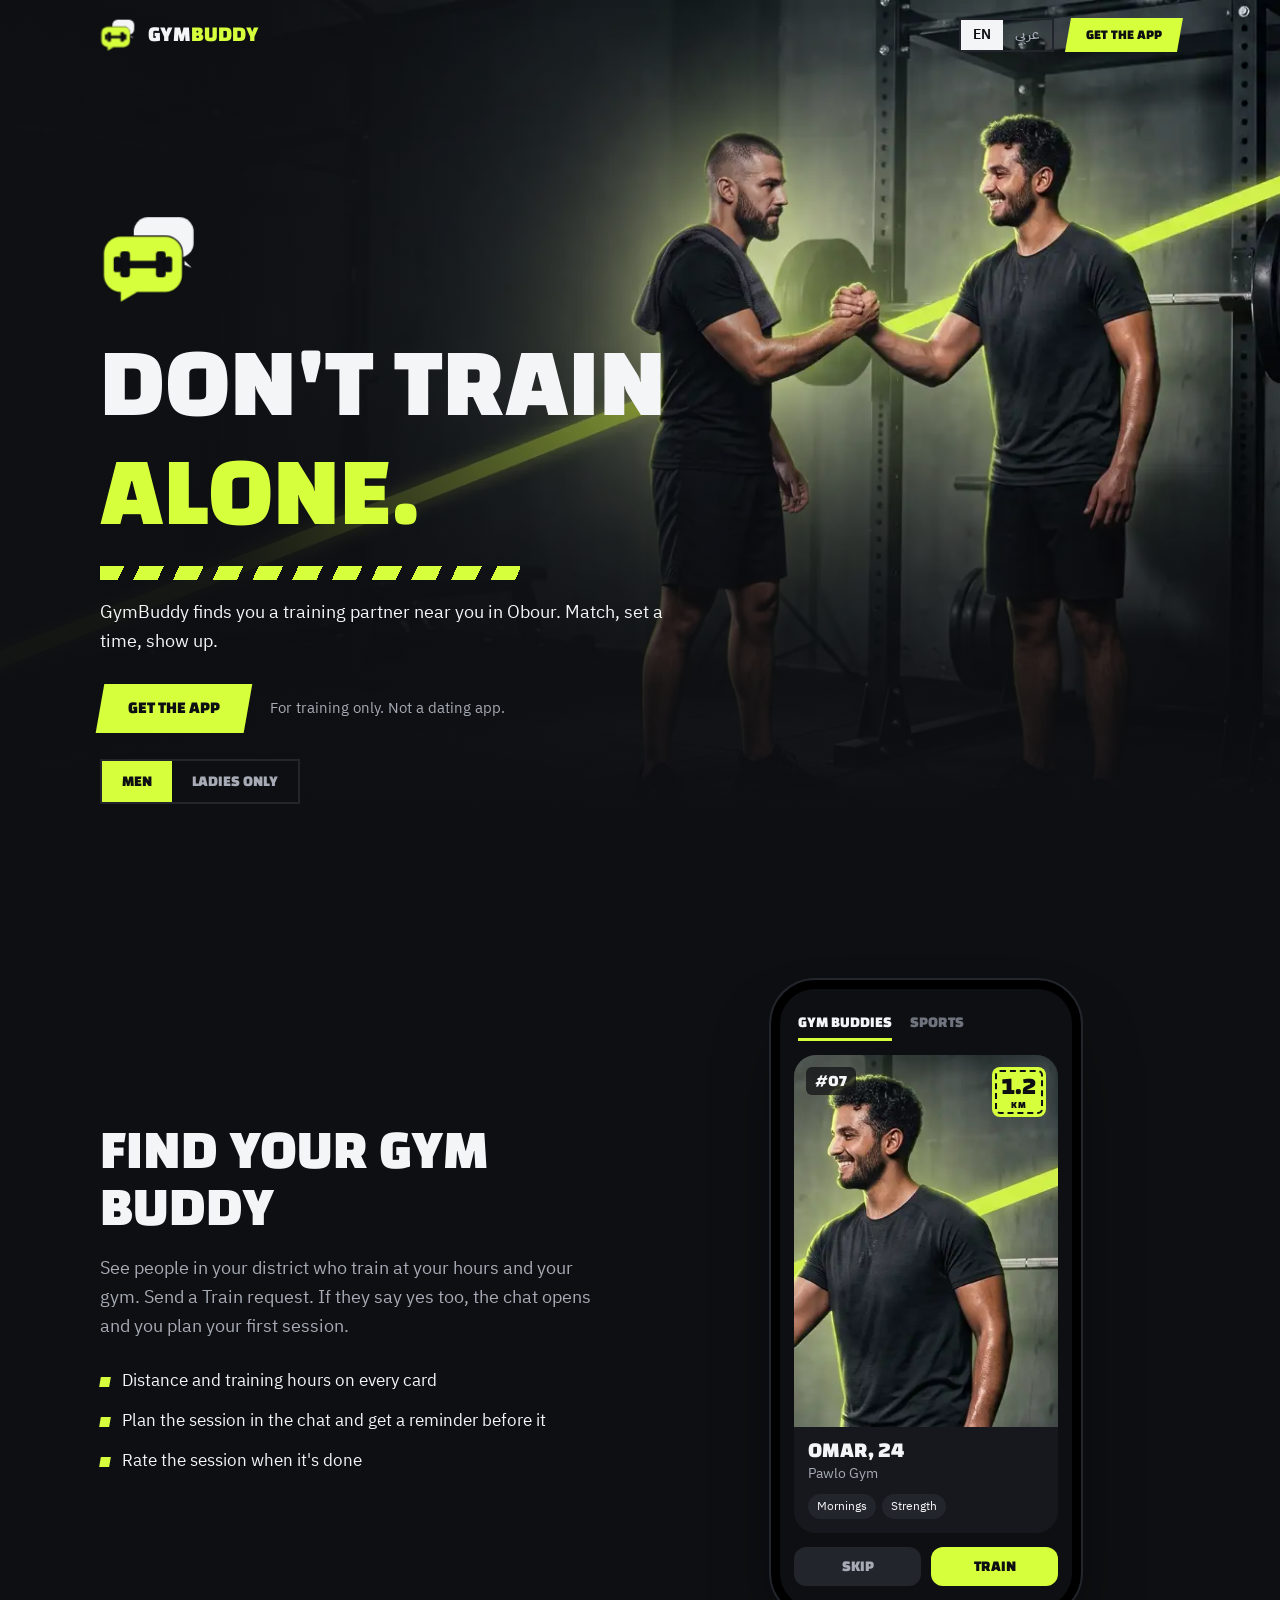
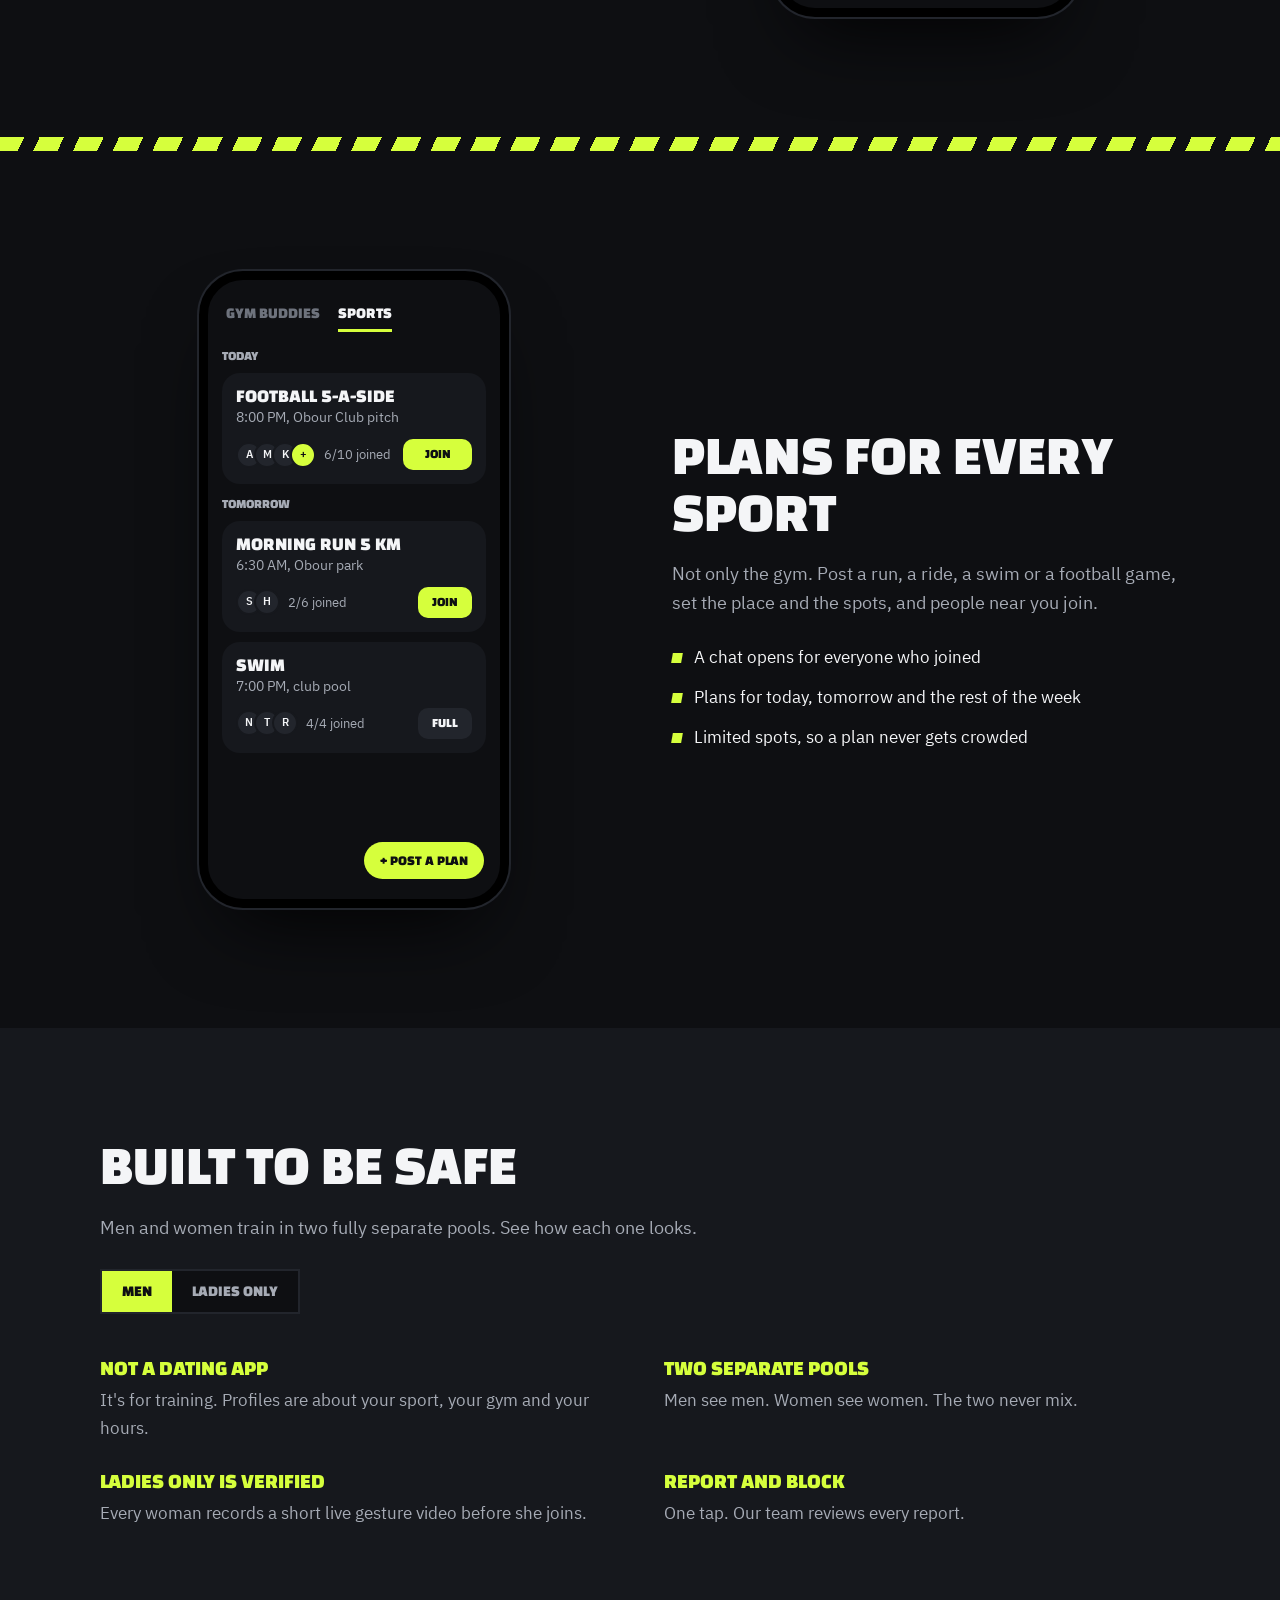
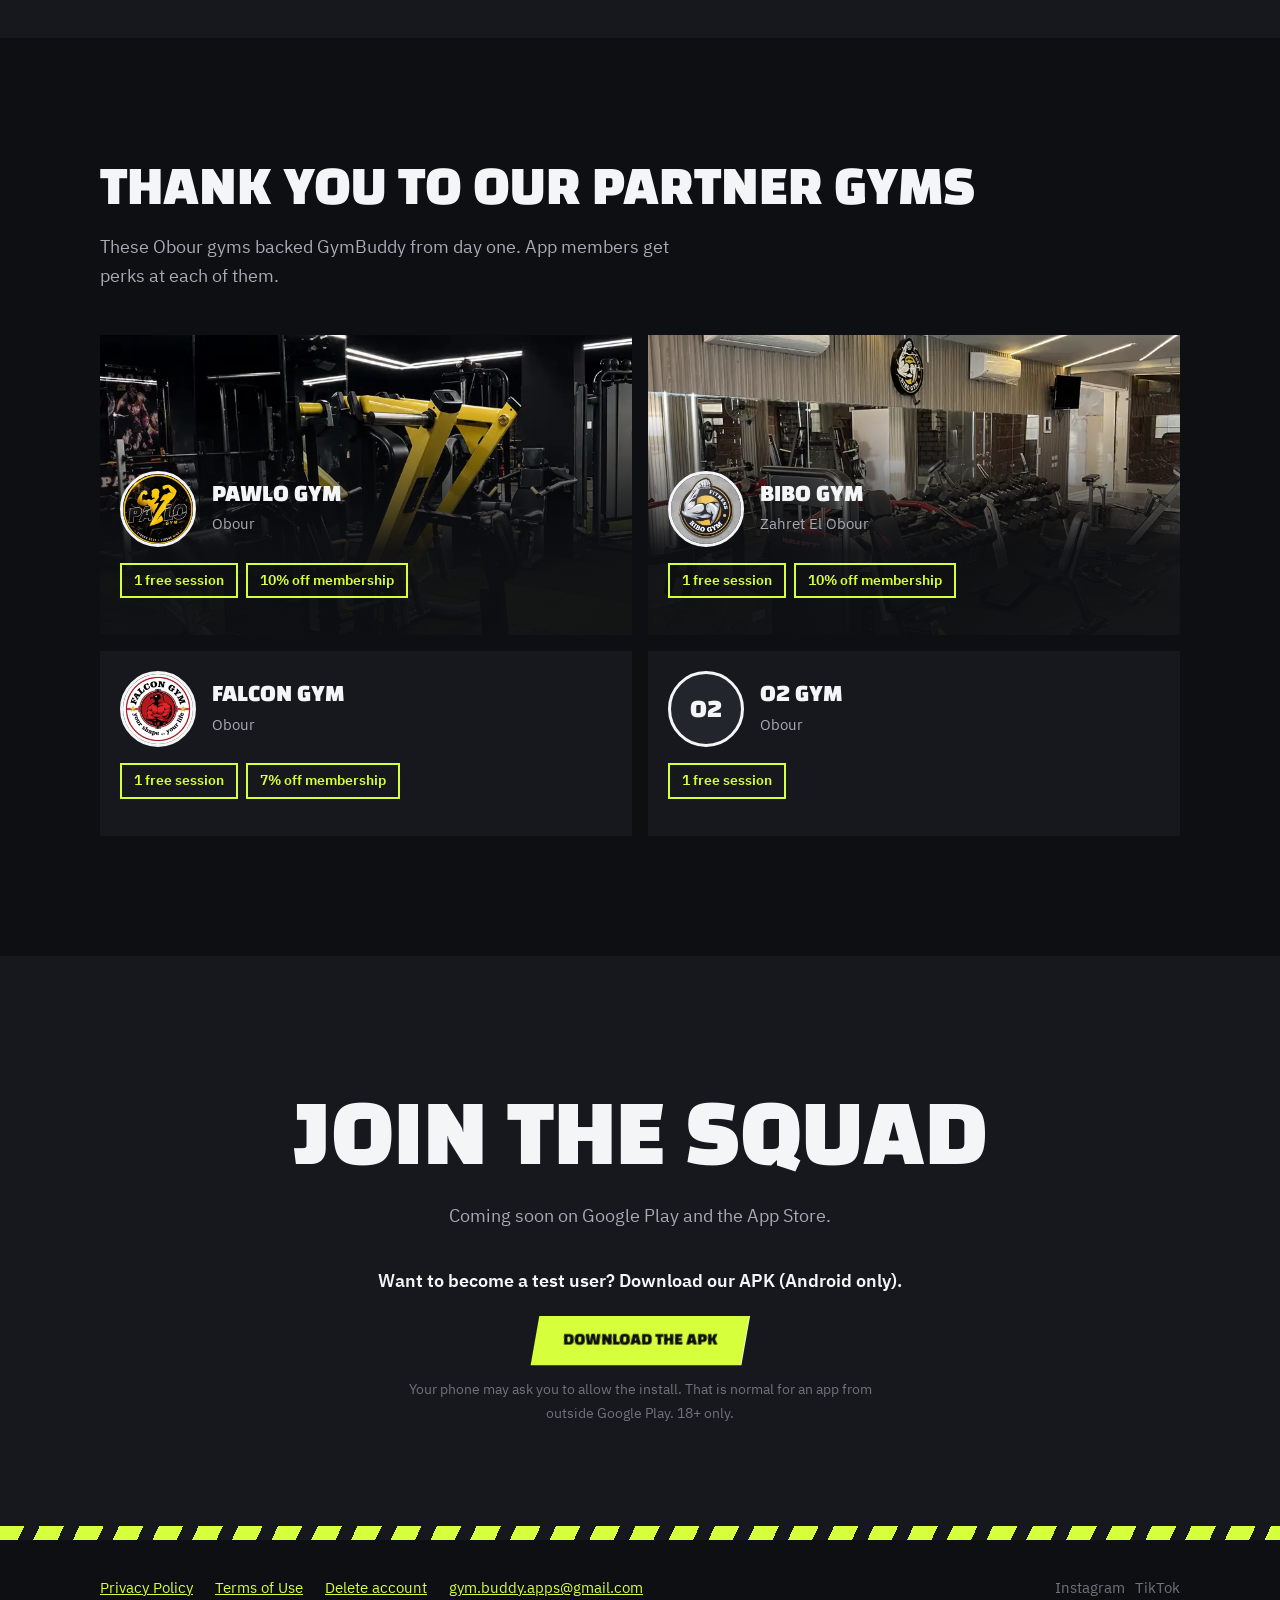
==== index.html @ 486edbb5 "Landing page: tall ladies photo back on phones, hero logo kept below the faces Co-Authored-By: Claud" ====
<!doctype html>
<html lang="en" dir="ltr">
<head>
<meta charset="utf-8">
<meta name="viewport" content="width=device-width, initial-scale=1">
<title>GymBuddy: find a gym buddy in Obour</title>
<meta name="description" content="GymBuddy finds you a training partner near you in Obour. Gym buddies, sports plans, partner gym perks. Not a dating app.">
<meta property="og:title" content="GymBuddy: don't train alone">
<meta property="og:description" content="Find a training partner near you in Obour. Not a dating app.">
<meta property="og:image" content="https://gymbuddyapps-ux.github.io/gymbuddy/img/hero.webp">
<meta name="theme-color" content="#0e0f12">
<link rel="icon" href="img/logo.svg" type="image/svg+xml">
<link rel="preconnect" href="https://fonts.gstatic.com" crossorigin>
<link rel="stylesheet" href="https://fonts.googleapis.com/css2?family=Changa:wght@800&family=IBM+Plex+Sans+Arabic:wght@400;600&display=swap">
<link rel="stylesheet" href="landing.css">
</head>
<body>

<header class="top">
  <a class="brand" href="#top" aria-label="GymBuddy">
    <svg viewBox="96 120 320 290" width="38" height="38" aria-hidden="true"><use href="#m-back"/><use href="#m-front"/></svg>
    <b>Gym<i>Buddy</i></b>
  </a>
  <div class="lang" role="group" aria-label="Language">
    <button type="button" data-lang="en" aria-pressed="true">EN</button>
    <button type="button" data-lang="ar" aria-pressed="false" lang="ar">عربي</button>
  </div>
  <a class="kit small" href="#get"><span data-ar="حمّل التطبيق" data-ar-f="حمّلي التطبيق">Get the app</span></a>
</header>

<main id="top">

<section class="hero">
  <img class="hero-photo m" src="img/hero.webp" alt="" width="1600" height="893" fetchpriority="high">
  <picture class="f">
    <source media="(min-width: 860px)" srcset="img/hero-f-wide.webp">
    <img class="hero-photo" src="img/hero-f.webp" alt="" loading="lazy">
  </picture>
  <div class="wrap hero-in">
    <svg class="mark" viewBox="96 120 320 290" aria-hidden="true">
      <g id="m-back" fill="#F4F5F7">
        <rect x="200" y="136" width="184" height="124" rx="44"/>
        <path d="M356 270l22 21-22-9z"/>
      </g>
      <g id="m-front">
        <g fill="var(--accent)" stroke="#0E0F12" stroke-width="8" paint-order="stroke">
          <rect x="108" y="196" width="240" height="170" rx="52"/>
          <path d="M160 360v36l51-30z" stroke="none"/>
        </g>
        <g id="m-bell" fill="#0E0F12">
          <rect x="180" y="270" width="96" height="23"/>
          <rect x="158" y="241" width="30" height="80" rx="10"/>
          <rect x="268" y="241" width="30" height="80" rx="10"/>
          <rect x="138" y="257" width="22" height="48" rx="8"/>
          <rect x="296" y="257" width="22" height="48" rx="8"/>
        </g>
      </g>
    </svg>
    <h1>
      <span><b data-ar="متتمرنش" data-ar-f="متتمرنيش">Don't train</b></span>
      <span><b data-ar="لوحدك.">alone.</b></span>
    </h1>
    <div class="stripes"></div>
    <p class="lede" data-ar="جيم بادي بيلاقيلك شريك تمرين قريب منك في العبور. اعمل ماتش، حدد معاد، واظهر." data-ar-f="جيم بادي بيلاقيلك شريكة تمرين قريبة منك في العبور. اعملي ماتش، حددي معاد، واظهري.">GymBuddy finds you a training partner near you in Obour. Match, set a time, show up.</p>
    <div class="hero-cta">
      <a class="kit" href="#get"><span data-ar="حمّل التطبيق" data-ar-f="حمّلي التطبيق">Get the app</span></a>
      <small data-ar="للتمرين بس. مش تطبيق مواعدة.">For training only. Not a dating app.</small>
    </div>
    <div class="pool" role="group" aria-label="Pool">
      <button type="button" data-pool="male" aria-pressed="true" data-ar="رجال">Men</button>
      <button type="button" data-pool="female" aria-pressed="false" data-ar="سيدات فقط">Ladies Only</button>
    </div>
  </div>
</section>

<section class="feature">
  <div class="wrap">
    <div class="copy">
      <h2 data-ar="لاقي شريك تمرينك" data-ar-f="لاقي شريكة تمرينك">Find your gym buddy</h2>
      <p class="lede" data-ar="شوف ناس في حيّك بتتمرن في نفس مواعيدك ونفس الجيم. ابعت طلب تمرين، ولو وافقوا الشات بيتفتح وتحددوا أول تمرينة." data-ar-f="شوفي بنات في حيّك بتتمرن في نفس مواعيدك ونفس الجيم. ابعتي طلب تمرين، ولو وافقوا الشات بيتفتح وتحددوا أول تمرينة.">See people in your district who train at your hours and your gym. Send a Train request. If they say yes too, the chat opens and you plan your first session.</p>
      <ul class="points">
        <li data-ar="المسافة ومواعيد التمرين على كل كارت">Distance and training hours on every card</li>
        <li data-ar="حددوا التمرينة من الشات وهيجيلكم تذكير قبلها">Plan the session in the chat and get a reminder before it</li>
        <li data-ar="قيّم التمرينة بعد ما تخلص" data-ar-f="قيّمي التمرينة بعد ما تخلص">Rate the session when it's done</li>
      </ul>
    </div>
    <div class="phone demo swipe" aria-hidden="true">
      <div class="tabs"><span class="on" data-ar="شركاء الجيم" data-ar-f="شريكات الجيم">Gym buddies</span><span data-ar="رياضات">Sports</span></div>
      <div class="stage">
        <div class="card b">
          <img class="m" src="img/buddy-b.webp" alt="" loading="lazy"><img class="f" src="img/buddy-fb.webp" alt="" loading="lazy">
          <span class="kitno">#31</span>
          <span class="patch">2.4<small data-ar="كم">KM</small></span>
          <div class="card-info">
            <h3><span class="m" data-ar="يوسف، ٢٧">Youssef, 27</span><span class="f" data-ar="نور، ٢٣">Nour, 23</span></h3>
            <p>BIBO GYM</p>
            <div class="chips"><span data-ar="بالليل">Evenings</span><span data-ar="كارديو">Cardio</span></div>
          </div>
        </div>
        <div class="card a">
          <img class="m" src="img/buddy-a.webp" alt="" loading="lazy"><img class="f" src="img/buddy-fa.webp" alt="" loading="lazy">
          <span class="kitno">#07</span>
          <span class="patch">1.2<small data-ar="كم">KM</small></span>
          <span class="stamp" data-ar="نتمرن">Train</span>
          <div class="card-info">
            <h3><span class="m" data-ar="عمر، ٢٤">Omar, 24</span><span class="f" data-ar="سلمى، ٢٥">Salma, 25</span></h3>
            <p>Pawlo Gym</p>
            <div class="chips"><span data-ar="الصبح">Mornings</span><span data-ar="حديد">Strength</span></div>
          </div>
        </div>
        <div class="match">
          <div class="pair"><img class="m" src="img/buddy-b.webp" alt=""><img class="f" src="img/buddy-fa.webp" alt="" loading="lazy"><img class="m" src="img/buddy-a.webp" alt=""><img class="f" src="img/buddy-fb.webp" alt="" loading="lazy"></div>
          <p class="display" data-ar="ماتش!">It's a match</p>
          <p data-ar="الشات اتفتح. حددوا أول تمرينة.">The chat is open. Plan your first session.</p>
        </div>
      </div>
      <div class="actions"><span data-ar="تخطي">Skip</span><span class="go" data-ar="نتمرن">Train</span></div>
    </div>
  </div>
</section>

<div class="stripes"></div>

<section class="feature flip">
  <div class="wrap">
    <div class="copy">
      <h2 data-ar="خطط لكل الرياضات">Plans for every sport</h2>
      <p class="lede" data-ar="مش الجيم بس. انشر جرية، عجلة، سباحة أو ماتش كورة، حدد المكان وعدد الأماكن، والناس القريبة منك تنضم." data-ar-f="مش الجيم بس. انشري جرية، عجلة، سباحة أو ماتش كورة، حددي المكان وعدد الأماكن، والبنات القريبة منك تنضم.">Not only the gym. Post a run, a ride, a swim or a football game, set the place and the spots, and people near you join.</p>
      <ul class="points">
        <li data-ar="شات بيتفتح لكل اللي انضموا">A chat opens for everyone who joined</li>
        <li data-ar="خطط النهارده وبكرة وباقي الأسبوع">Plans for today, tomorrow and the rest of the week</li>
        <li data-ar="أماكن محدودة، فالخطة ما تزحمش">Limited spots, so a plan never gets crowded</li>
      </ul>
    </div>
    <div class="phone demo plans" aria-hidden="true">
      <div class="tabs"><span data-ar="شركاء الجيم" data-ar-f="شريكات الجيم">Gym buddies</span><span class="on" data-ar="رياضات">Sports</span></div>
      <div class="stage">
        <div class="day" data-ar="النهارده">Today</div>
        <div class="plan">
          <h3 data-ar="ماتش كورة خماسي">Football 5-a-side</h3>
          <p data-ar="٨:٠٠ م، ملعب نادي العبور">8:00 PM, Obour Club pitch</p>
          <div class="plan-foot">
            <div class="faces"><i>A</i><i>M</i><i>K</i><i class="me">+</i></div>
            <span class="count"><bdi dir="ltr"><span class="swap"><span class="n6">6</span><span class="n7">7</span></span>/10</bdi> <span data-ar="انضموا">joined</span></span>
            <span class="join live swap"><span class="t-join" data-ar="انضم" data-ar-f="انضمي">Join</span><span class="t-joined" data-ar="منضم" data-ar-f="منضمة">Joined</span></span>
          </div>
        </div>
        <div class="day" data-ar="بكرة">Tomorrow</div>
        <div class="plan">
          <h3 data-ar="جرية الصبح ٥ كم">Morning run 5 km</h3>
          <p data-ar="٦:٣٠ ص، حديقة العبور">6:30 AM, Obour park</p>
          <div class="plan-foot">
            <div class="faces"><i>S</i><i>H</i></div>
            <span class="count"><bdi dir="ltr">2/6</bdi> <span data-ar="انضموا">joined</span></span>
            <span class="join" data-ar="انضم" data-ar-f="انضمي">Join</span>
          </div>
        </div>
        <div class="plan">
          <h3 data-ar="سباحة">Swim</h3>
          <p data-ar="٧:٠٠ م، حمام سباحة النادي">7:00 PM, club pool</p>
          <div class="plan-foot">
            <div class="faces"><i>N</i><i>T</i><i>R</i></div>
            <span class="count"><bdi dir="ltr">4/4</bdi> <span data-ar="انضموا">joined</span></span>
            <span class="join quiet" data-ar="كامل">Full</span>
          </div>
        </div>
      </div>
      <span class="fab" data-ar="+ انشر خطة" data-ar-f="+ انشري خطة">+ Post a plan</span>
    </div>
  </div>
</section>

<section class="safe">
  <div class="wrap">
    <h2 data-ar="معمول عشان الأمان">Built to be safe</h2>
    <p class="lede" data-ar="الرجالة والسيدات في مكانين منفصلين تماماً. جرّب شكل كل واحد." data-ar-f="الرجالة والسيدات في مكانين منفصلين تماماً. جرّبي شكل كل واحد.">Men and women train in two fully separate pools. See how each one looks.</p>
    <div class="pool" role="group" aria-label="Pool">
      <button type="button" data-pool="male" aria-pressed="true" data-ar="رجال">Men</button>
      <button type="button" data-pool="female" aria-pressed="false" data-ar="سيدات فقط">Ladies Only</button>
    </div>
    <div class="rules">
      <div>
        <h3 data-ar="مش تطبيق مواعدة">Not a dating app</h3>
        <p data-ar="التطبيق للتمرين. البروفايل عن رياضتك والجيم بتاعك ومواعيدك.">It's for training. Profiles are about your sport, your gym and your hours.</p>
      </div>
      <div>
        <h3 data-ar="مكانين منفصلين">Two separate pools</h3>
        <p data-ar="الرجالة بيشوفوا رجالة، والسيدات بيشوفوا سيدات. الاتنين عمرهم ما بيتقابلوا.">Men see men. Women see women. The two never mix.</p>
      </div>
      <div>
        <h3 data-ar="سيدات فقط بالتوثيق">Ladies Only is verified</h3>
        <p data-ar="كل سيدة بتسجل فيديو قصير مباشر بحركة معينة قبل ما تنضم.">Every woman records a short live gesture video before she joins.</p>
      </div>
      <div>
        <h3 data-ar="بلّغ واحظر" data-ar-f="بلّغي واحظري">Report and block</h3>
        <p data-ar="بضغطة واحدة. وفريقنا بيراجع كل بلاغ.">One tap. Our team reviews every report.</p>
      </div>
    </div>
  </div>
</section>

<section class="partners">
  <div class="wrap">
    <h2 data-ar="شكراً لشركائنا من الجيمات">Thank you to our partner gyms</h2>
    <p class="lede" data-ar="جيمات العبور دي وقفت مع جيم بادي من أول يوم. وأعضاء التطبيق ليهم مميزات في كل واحد فيهم.">These Obour gyms backed GymBuddy from day one. App members get perks at each of them.</p>
    <div class="gyms">
      <article class="gym photo">
        <img class="bg" src="img/pawlo.webp" alt="" loading="lazy">
        <div class="crest"><img src="img/pawlo-logo.webp" alt="" loading="lazy"></div>
        <h3 data-ar="باولو جيم">Pawlo Gym</h3>
        <p class="where" data-ar="العبور">Obour</p>
        <ul class="perks"><li data-ar="حصة واحدة ببلاش">1 free session</li><li data-ar="خصم ١٠٪ على الاشتراك">10% off membership</li></ul>
      </article>
      <article class="gym photo">
        <img class="bg" src="img/bibo.webp" alt="" loading="lazy">
        <div class="crest"><img src="img/bibo-logo.webp" alt="" loading="lazy"></div>
        <h3 data-ar="بيبو جيم">BIBO GYM</h3>
        <p class="where" data-ar="زهرة العبور">Zahret El Obour</p>
        <ul class="perks"><li data-ar="حصة واحدة ببلاش">1 free session</li><li data-ar="خصم ١٠٪ على الاشتراك">10% off membership</li></ul>
      </article>
      <article class="gym">
        <div class="crest"><img src="img/falcon-logo.webp" alt="" loading="lazy"></div>
        <h3 data-ar="فالكون جيم">Falcon Gym</h3>
        <p class="where" data-ar="العبور">Obour</p>
        <ul class="perks"><li data-ar="حصة واحدة ببلاش">1 free session</li><li data-ar="خصم ٧٪ على الاشتراك">7% off membership</li></ul>
      </article>
      <article class="gym">
        <div class="crest">O2</div><!-- swap for <img src="img/o2-logo.webp"> when the logo arrives -->
        <h3 data-ar="أو تو جيم">O2 GYM</h3>
        <p class="where" data-ar="العبور">Obour</p>
        <ul class="perks"><li data-ar="حصة واحدة ببلاش">1 free session</li></ul>
      </article>
    </div>
  </div>
</section>

<section class="get" id="get">
  <div class="wrap">
    <h2 data-ar="انضم للفريق" data-ar-f="انضمي للفريق">Join the squad</h2>
    <p class="lede" data-ar="قريباً على Google Play و App Store.">Coming soon on Google Play and the App Store.</p>
    <p class="tester" data-ar="عايز تبقى من أول المجرّبين؟ حمّل الـ APK بتاعنا (أندرويد فقط)." data-ar-f="عايزة تبقي من أول المجرّبات؟ حمّلي الـ APK بتاعنا (أندرويد فقط).">Want to become a test user? Download our APK (Android only).</p>
    <!-- Build day: replace this link with the new build's APK link. -->
    <a class="kit" href="https://expo.dev/artifacts/eas/RVzn6TaIGHXlc5CaybEpdcRlholsqwJIhWKslO9QxX4.apk"><span data-ar="حمّل الـ APK" data-ar-f="حمّلي الـ APK">Download the APK</span></a>
    <p class="note" data-ar="موبايلك ممكن يطلب منك تسمح بالتثبيت. ده طبيعي لأي تطبيق من برّه Google Play. للسن ١٨+ فقط." data-ar-f="موبايلك ممكن يطلب منك تسمحي بالتثبيت. ده طبيعي لأي تطبيق من برّه Google Play. للسن ١٨+ فقط.">Your phone may ask you to allow the install. That is normal for an app from outside Google Play. 18+ only.</p>
  </div>
  <div class="stripes"></div>
</section>

</main>

<footer>
  <div class="wrap">
    <nav>
      <a href="privacy.html" data-ar="سياسة الخصوصية">Privacy Policy</a>
      <a href="terms.html" data-ar="شروط الاستخدام">Terms of Use</a>
      <a href="delete-account.html" data-ar="حذف الحساب">Delete account</a>
      <a href="mailto:gym.buddy.apps@gmail.com">gym.buddy.apps@gmail.com</a>
    </nav>
    <!-- Social: turn each span into <a href="..."> when the accounts exist. -->
    <div class="social"><span>Instagram</span><span>TikTok</span></div>
  </div>
</footer>

<script>
const root = document.documentElement;
const texts = document.querySelectorAll('[data-ar]');

let lang = 'en';

function setLang(l) {
  lang = l;
  const ladies = root.dataset.pool === 'female';
  texts.forEach(el => {
    el.dataset.en ??= el.textContent;
    // Arabic speaks to a woman in Ladies Only (data-ar-f), where the wording differs
    el.textContent = lang === 'ar' ? (ladies && el.dataset.arF) || el.dataset.ar : el.dataset.en;
  });
  root.lang = lang;
  root.dir = lang === 'ar' ? 'rtl' : 'ltr';
  document.querySelectorAll('[data-lang]').forEach(b => b.setAttribute('aria-pressed', b.dataset.lang === lang));
  try { localStorage.setItem('lang', lang); } catch {}
}
document.querySelectorAll('[data-lang]').forEach(b => b.onclick = () => setLang(b.dataset.lang));

// Posters can link to ?lang=ar. Otherwise remember the last choice, English by default.
let saved;
try { saved = localStorage.getItem('lang'); } catch {}
const start = new URLSearchParams(location.search).get('lang') || saved;
if (start === 'ar') setLang('ar');

// Men / Ladies Only switch recolours the whole page.
document.querySelectorAll('[data-pool]').forEach(b => b.onclick = () => {
  root.dataset.pool = b.dataset.pool;
  setLang(lang);
  document.querySelectorAll('button[data-pool]').forEach(x => x.setAttribute('aria-pressed', x.dataset.pool === b.dataset.pool));
});

// Phone demos only play while on screen.
const io = new IntersectionObserver(es => es.forEach(e => e.target.classList.toggle('on', e.isIntersecting)), { threshold: .4 });
document.querySelectorAll('.demo').forEach(d => io.observe(d));
</script>
</body>
</html>
---- landing.css ----
/* Landing page only. Legal pages use style.css. Colours match mobile/src/shared/theme/tokens.ts. */
:root {
  --bg: #0e0f12;
  --surface: #16181d;
  --raised: #22252c;
  --ink: #f4f5f7;
  --muted: #a6abb5;
  --dim: #6e737d;
  --accent: #d6ff3c;
  --sign: 1; /* flips sideways motion in Arabic */
}
html[data-pool="female"] { --accent: #ff5ca8; }
[dir="rtl"] { --sign: -1; }

* { box-sizing: border-box; }
html { scroll-behavior: smooth; }
body {
  margin: 0;
  background: var(--bg);
  color: var(--ink);
  font: 17px/1.65 "IBM Plex Sans Arabic", system-ui, sans-serif;
  overflow-x: hidden;
}
img { display: block; max-width: 100%; }
a { color: var(--accent); }
:focus-visible { outline: 3px solid var(--accent); outline-offset: 3px; }
h1, h2, h3, .display {
  font-family: "Changa", sans-serif;
  font-weight: 800;
  text-transform: uppercase;
  line-height: 1.02;
  margin: 0;
}
h2 { font-size: clamp(2rem, 5.2vw, 3.5rem); }
p { margin: 0; }
.wrap { max-width: 1120px; margin: 0 auto; padding-inline: 20px; }
.lede { color: var(--muted); font-size: 1.1rem; max-width: 34em; margin-top: 18px; }

/* Slanted "kit" button */
.kit {
  display: inline-block;
  background: var(--accent);
  color: var(--bg);
  font: 800 1.05rem/1 "Changa", sans-serif;
  text-transform: uppercase;
  text-decoration: none;
  padding: 16px 28px;
  border: 0;
  transform: skewX(calc(-10deg * var(--sign)));
  cursor: pointer;
  transition: background-color .3s;
}
.kit > span { display: block; transform: skewX(calc(10deg * var(--sign))); }
.kit.small { padding: 10px 18px; font-size: .85rem; }
.kit[aria-disabled="true"] { background: var(--raised); color: var(--ink); cursor: default; }

/* Varsity stripe band */
.stripes {
  height: 14px;
  background: repeating-linear-gradient(115deg, var(--accent) 0 22px, transparent 22px 36px);
  transition: background .3s;
}

/* Header */
.top {
  position: absolute; inset-inline: 0; top: 0; z-index: 5;
  display: flex; align-items: center; gap: 14px;
  padding: 16px 20px;
  max-width: 1120px; margin: 0 auto;
}
.brand { display: flex; align-items: center; gap: 10px; text-decoration: none; color: var(--ink); margin-inline-end: auto; }
.brand svg { width: 38px; height: 38px; overflow: visible; }
.brand b { font: 800 1.35rem/1 "Changa", sans-serif; text-transform: uppercase; }
.brand b i { font-style: normal; color: var(--accent); }
.lang { display: flex; border: 2px solid var(--raised); }
.lang button {
  background: none; border: 0; color: var(--muted); cursor: pointer;
  font: 600 .85rem/1 "IBM Plex Sans Arabic", sans-serif; padding: 8px 12px;
}
.lang button[aria-pressed="true"] { background: var(--ink); color: var(--bg); }

/* Hero */
.hero {
  position: relative;
  min-height: min(100svh, 860px);
  display: flex; align-items: flex-end;
  isolation: isolate;
}
.hero-photo {
  position: absolute; inset: 0; z-index: -2;
  width: 100%; height: 100%; object-fit: cover; object-position: 64% 40%;
}
[dir="rtl"] .hero-photo { transform: scaleX(-1); }
.hero::before {
  content: ""; position: absolute; inset: 0; z-index: -1;
  background:
    linear-gradient(to top, var(--bg) 6%, transparent 60%),
    linear-gradient(calc(90deg * var(--sign)), rgb(14 15 18 / .92) 18%, transparent 68%);
}
.hero-in { padding-block: 120px 56px; width: 100%; }
.mark { width: 104px; height: auto; overflow: visible; margin-bottom: 18px; }
.hero h1 { font-size: clamp(3.1rem, 9vw, 6.2rem); }
.hero h1 span { display: block; overflow: hidden; padding-block: .08em; margin-block: -.08em; }
.hero h1 b { display: block; font-weight: 800; }
.hero h1 span + span { color: var(--accent); transition: color .3s; }
.hero .stripes { width: min(420px, 70%); margin-top: 22px; }
.hero .lede { color: var(--ink); }
.hero-cta { display: flex; flex-wrap: wrap; align-items: center; gap: 14px 22px; margin-top: 28px; }
.hero-cta small { color: var(--muted); font-size: .95rem; }

/* The one orchestrated moment: logo, headline, stripe */
@media (prefers-reduced-motion: no-preference) {
  .mark #m-back { animation: in-back .5s .1s cubic-bezier(.2, .9, .3, 1.2) both; }
  .mark #m-front { animation: in-front .5s .3s cubic-bezier(.2, .9, .3, 1.3) both; transform-origin: 228px 281px; }
  .mark #m-bell { animation: rep 1.3s .8s ease-in-out both; transform-origin: 228px 281px; }
  .hero h1 b { animation: rise .7s cubic-bezier(.2, .8, .2, 1) both; }
  .hero h1 span:first-child b { animation-delay: 1s; }
  .hero h1 span + span b { animation-delay: 1.15s; }
  .hero .stripes { animation: sweep .8s 1.5s cubic-bezier(.6, 0, .2, 1) both; }
  .hero .lede, .hero-cta { animation: fade .6s 1.9s both; }
}
@keyframes in-back { from { opacity: 0; transform: translate(60px, -20px); } }
@keyframes in-front { from { opacity: 0; transform: scale(.4); } }
@keyframes rep {
  0%, 100% { transform: none; }
  25%, 75% { transform: translateY(-26px) rotate(-4deg); }
  50% { transform: translateY(0); }
}
@keyframes rise { from { transform: translateY(110%); } }
@keyframes sweep { from { clip-path: inset(0 100% 0 0); } to { clip-path: inset(0); } }
[dir="rtl"] .hero .stripes { animation-name: sweep-rtl; }
@keyframes sweep-rtl { from { clip-path: inset(0 0 0 100%); } to { clip-path: inset(0); } }
@keyframes fade { from { opacity: 0; } }

/* Feature sections */
.feature { padding-block: clamp(64px, 10vw, 120px); }
.feature .wrap { display: grid; gap: 48px; align-items: center; }
.points { list-style: none; padding: 0; margin: 26px 0 0; display: grid; gap: 12px; }
.points li { padding-inline-start: 22px; position: relative; }
.points li::before {
  content: ""; position: absolute; inset-inline-start: 0; top: .55em;
  width: 10px; height: 10px; background: var(--accent);
  transform: skewX(calc(-10deg * var(--sign))); transition: background .3s;
}
@media (min-width: 860px) {
  .feature .wrap { grid-template-columns: 1fr 1fr; gap: 64px; }
  .feature.flip .copy { order: 2; }
}

/* Phone demo */
.phone {
  width: min(310px, 82vw); aspect-ratio: 9 / 18.5; margin-inline: auto;
  background: var(--bg); border: 9px solid #000; border-radius: 44px;
  box-shadow: 0 0 0 2px var(--raised), 0 40px 80px -30px rgb(0 0 0 / .9);
  overflow: hidden; position: relative;
  display: flex; flex-direction: column;
  font-size: 14px; line-height: 1.35;
}
.tabs { display: flex; gap: 18px; padding: 26px 18px 0; font: 800 .95rem/1 "Changa", sans-serif; text-transform: uppercase; color: var(--dim); }
.tabs .on { color: var(--ink); border-bottom: 3px solid var(--accent); padding-bottom: 8px; }
.stage { position: relative; flex: 1; margin: 14px; }

.card {
  position: absolute; inset: 0;
  background: var(--surface); border-radius: 22px; overflow: hidden;
  display: flex; flex-direction: column;
}
.card img { width: 100%; flex: 1; min-height: 0; object-fit: cover; object-position: 50% 12%; }
.card-info { padding: 12px 14px 14px; }
.card-info h3 { font-size: 1.35rem; }
.card-info p { color: var(--muted); margin-top: 4px; }
.chips { display: flex; flex-wrap: wrap; gap: 6px; margin-top: 10px; }
.chips span { background: var(--raised); padding: 4px 9px; border-radius: 99px; font-size: .78rem; }
/* Jersey number patch for distance */
.patch {
  position: absolute; top: 12px; inset-inline-end: 12px;
  background: var(--accent); color: var(--bg);
  font: 800 1.5rem/1 "Changa", sans-serif; text-align: center;
  padding: 8px 10px 6px; border-radius: 8px;
  outline: 2px dashed var(--bg); outline-offset: -5px;
}
.patch small { display: block; font-size: .6rem; letter-spacing: .08em; margin-top: 2px; }
.kitno {
  position: absolute; top: 12px; inset-inline-start: 12px;
  font: 800 1rem/1 "Changa", sans-serif; color: var(--ink);
  background: rgb(14 15 18 / .7); padding: 6px 9px; border-radius: 6px;
}
.stamp {
  position: absolute; top: 34%; left: 50%;
  font: 800 2.4rem/1 "Changa", sans-serif; text-transform: uppercase;
  color: var(--accent); border: 4px solid var(--accent); padding: 6px 16px; border-radius: 10px;
  background: rgb(14 15 18 / .55);
  transform: translateX(-50%) rotate(-12deg); opacity: 0;
}
.actions { display: flex; gap: 10px; padding: 0 14px 22px; }
.actions span {
  flex: 1; text-align: center; padding: 12px 0; border-radius: 12px;
  font: 800 .95rem/1 "Changa", sans-serif; text-transform: uppercase;
  background: var(--raised); color: var(--muted); position: relative;
}
.actions .go { background: var(--accent); color: var(--bg); }
.match {
  position: absolute; inset: 0; z-index: 3;
  background: rgb(14 15 18 / .94);
  display: grid; place-content: center; justify-items: center; gap: 14px; text-align: center;
  opacity: 0;
}
.match .pair { display: flex; }
.match .pair img { width: 84px; height: 84px; border-radius: 50%; object-fit: cover; object-position: 50% 10%; border: 4px solid var(--accent); }
.match .pair img + img { margin-inline-start: -18px; }
.match .display { font-size: 2.1rem; color: var(--accent); }
.match p { color: var(--muted); max-width: 15em; }

/* Swipe demo timeline (8s loop, runs only while on screen) */
.demo * { animation-duration: 8s; animation-iteration-count: infinite; animation-play-state: paused; }
.demo.on * { animation-play-state: running; }
@media (prefers-reduced-motion: no-preference) {
  .swipe .card.a { animation-name: fly; }
  .swipe .card.b { animation-name: up; }
  .swipe .stamp { animation-name: stamp; }
  .swipe .go { animation-name: press; }
  .swipe .match { animation-name: match; }
  .plans .n6, .plans .t-join { animation-name: out; }
  .plans .n7, .plans .t-joined, .plans .me { animation-name: in; }
  .plans .live { animation-name: joined; }
}
@keyframes fly {
  0%, 30% { transform: none; opacity: 1; }
  42%, 96% { transform: translateX(calc(130% * var(--sign))) rotate(calc(16deg * var(--sign))); opacity: 0; }
  100% { transform: none; opacity: 1; }
}
@keyframes up { 0%, 30% { transform: scale(.94) translateY(10px); } 42%, 100% { transform: none; } }
@keyframes stamp { 0%, 20% { opacity: 0; scale: 1.6; } 25%, 40% { opacity: 1; scale: 1; } 42%, 100% { opacity: 0; } }
@keyframes press { 0%, 18%, 26%, 100% { scale: 1; } 22% { scale: .92; } }
@keyframes match { 0%, 48% { opacity: 0; } 54%, 92% { opacity: 1; } 97%, 100% { opacity: 0; } }
@keyframes out { 0%, 22% { opacity: 1; } 24%, 94% { opacity: 0; } 97%, 100% { opacity: 1; } }
@keyframes in { 0%, 22% { opacity: 0; scale: .6; } 26%, 94% { opacity: 1; scale: 1; } 97%, 100% { opacity: 0; } }
@keyframes joined {
  0%, 18% { scale: 1; background: var(--accent); color: var(--bg); }
  22% { scale: .92; }
  26%, 94% { scale: 1; background: var(--raised); color: var(--ink); }
  97%, 100% { background: var(--accent); color: var(--bg); }
}

/* Sports plans demo */
.plans .stage { display: grid; gap: 10px; align-content: start; }
.day { font: 800 .8rem/1 "Changa", sans-serif; text-transform: uppercase; color: var(--muted); margin-top: 4px; }
.plan { background: var(--surface); border-radius: 18px; padding: 14px; }
.plan h3 { font-size: 1.15rem; }
.plan p { color: var(--muted); margin-top: 3px; font-size: .85rem; }
.plan-foot { display: flex; align-items: center; gap: 8px; margin-top: 12px; }
.faces { display: flex; }
.faces i {
  width: 26px; height: 26px; border-radius: 50%; border: 2px solid var(--surface);
  background: var(--raised); color: var(--ink);
  font: 600 .7rem/22px "IBM Plex Sans Arabic", sans-serif; font-style: normal; text-align: center;
}
.faces i + i { margin-inline-start: -8px; }
.faces .me { background: var(--accent); color: var(--bg); }
.count { color: var(--muted); font-size: .8rem; margin-inline-end: auto; }
.swap { display: inline-grid; }
.swap > * { grid-area: 1 / 1; }
.swap > :last-child { opacity: 0; }
.join {
  font: 800 .8rem/1 "Changa", sans-serif; text-transform: uppercase;
  background: var(--accent); color: var(--bg); padding: 9px 14px; border-radius: 10px; text-align: center;
}
.join.quiet { background: var(--raised); color: var(--ink); }
.fab {
  position: absolute; bottom: 20px; inset-inline-end: 16px;
  background: var(--accent); color: var(--bg);
  font: 800 .85rem/1 "Changa", sans-serif; text-transform: uppercase;
  padding: 12px 16px; border-radius: 99px;
}

/* Safety */
.safe { background: var(--surface); padding-block: clamp(64px, 10vw, 110px); }
.pool { display: inline-flex; margin-top: 26px; border: 2px solid var(--raised); background: var(--bg); }
.pool button {
  background: none; border: 0; cursor: pointer; color: var(--muted);
  font: 800 .95rem/1 "Changa", sans-serif; text-transform: uppercase; padding: 13px 20px;
}
.pool button[aria-pressed="true"] { background: var(--accent); color: var(--bg); }
.rules { display: grid; gap: 28px 48px; margin-top: 44px; }
.rules h3 { font-size: 1.3rem; color: var(--accent); transition: color .3s; }
.rules p { color: var(--muted); margin-top: 8px; max-width: 30em; }
@media (min-width: 720px) { .rules { grid-template-columns: 1fr 1fr; } }

/* Partners */
.partners { padding-block: clamp(64px, 10vw, 120px); }
.gyms { display: grid; gap: 16px; margin-top: 44px; }
.gym {
  position: relative; overflow: hidden; isolation: isolate;
  background: var(--surface); padding: 20px;
  display: grid; grid-template-columns: 76px 1fr; gap: 6px 16px; align-items: center;
  min-height: 150px;
}
.gym.photo { min-height: 300px; align-content: end; }
.gym > img.bg { position: absolute; inset: 0; z-index: -2; width: 100%; height: 100%; object-fit: cover; }
.gym.photo::before { content: ""; position: absolute; inset: 0; z-index: -1; background: linear-gradient(to top, rgb(14 15 18 / .95) 28%, transparent 75%); }
.crest {
  grid-row: span 2; width: 76px; height: 76px; border-radius: 50%; overflow: hidden;
  background: var(--raised); border: 3px solid var(--ink);
  display: grid; place-items: center;
  font: 800 1.6rem/1 "Changa", sans-serif;
}
.crest img { width: 100%; height: 100%; object-fit: cover; }
.gym h3 { font-size: 1.5rem; align-self: end; }
.gym .where { color: var(--muted); font-size: .92rem; align-self: start; }
.perks { grid-column: 1 / -1; display: flex; flex-wrap: wrap; gap: 8px; margin-top: 10px; list-style: none; padding: 0; }
.perks li { border: 2px solid var(--accent); color: var(--accent); padding: 4px 12px; font-weight: 600; font-size: .88rem; transition: color .3s, border-color .3s; }
@media (min-width: 720px) { .gyms { grid-template-columns: 1fr 1fr; } }

/* Get the app + footer */
.get { background: var(--surface); text-align: center; padding-block: clamp(72px, 11vw, 130px) 0; }
.get h2 { font-size: clamp(2.6rem, 9vw, 6rem); }
.get .lede { margin-inline: auto; }
.get .tester { color: var(--ink); font-weight: 600; font-size: 1.1rem; max-width: 30em; margin: 36px auto 0; }
.get .kit { margin-block: 20px 14px; }
.get .note { color: var(--dim); font-size: .9rem; max-width: 34em; margin-inline: auto; }
.get .stripes { margin-top: clamp(56px, 9vw, 100px); }
footer { padding-block: 36px 48px; color: var(--muted); font-size: .95rem; }
footer .wrap { display: flex; flex-wrap: wrap; gap: 14px 28px; align-items: center; }
footer nav { display: flex; flex-wrap: wrap; gap: 8px 22px; margin-inline-end: auto; }
.social { display: flex; gap: 10px; }
.social span { color: var(--dim); }

/* Small phones: the hero already has the button */
.kit { white-space: nowrap; }
@media (max-width: 480px) { .top .kit { display: none; } }

/* Men / Ladies Only content: .m shows for men, .f for ladies */
.f, html[data-pool="female"] .m { display: none; }
html[data-pool="female"] .f { display: revert; }
.f .hero-photo { object-position: 100% 40%; }
@media (prefers-reduced-motion: no-preference) { .hero .pool { animation: fade .6s 1.9s both; } }
.match .pair { direction: ltr; } /* keep the two facing each other in Arabic too */
/* Phones: text sits low, so darken from the bottom only and keep both faces clear */
@media (max-width: 859px) {
  .hero::before { background: linear-gradient(to top, var(--bg) 28%, rgb(14 15 18 / .6) 55%, transparent 85%); }
  .hero-photo { height: 70%; }
  .hero-photo.m { object-position: 68% 0; }
  .f .hero-photo { object-position: 50% 0; }
  /* start the logo and text below the faces in the photo */
  .hero-in { padding-block-start: 250px; }
  .mark { width: 72px; margin-bottom: 12px; }
}
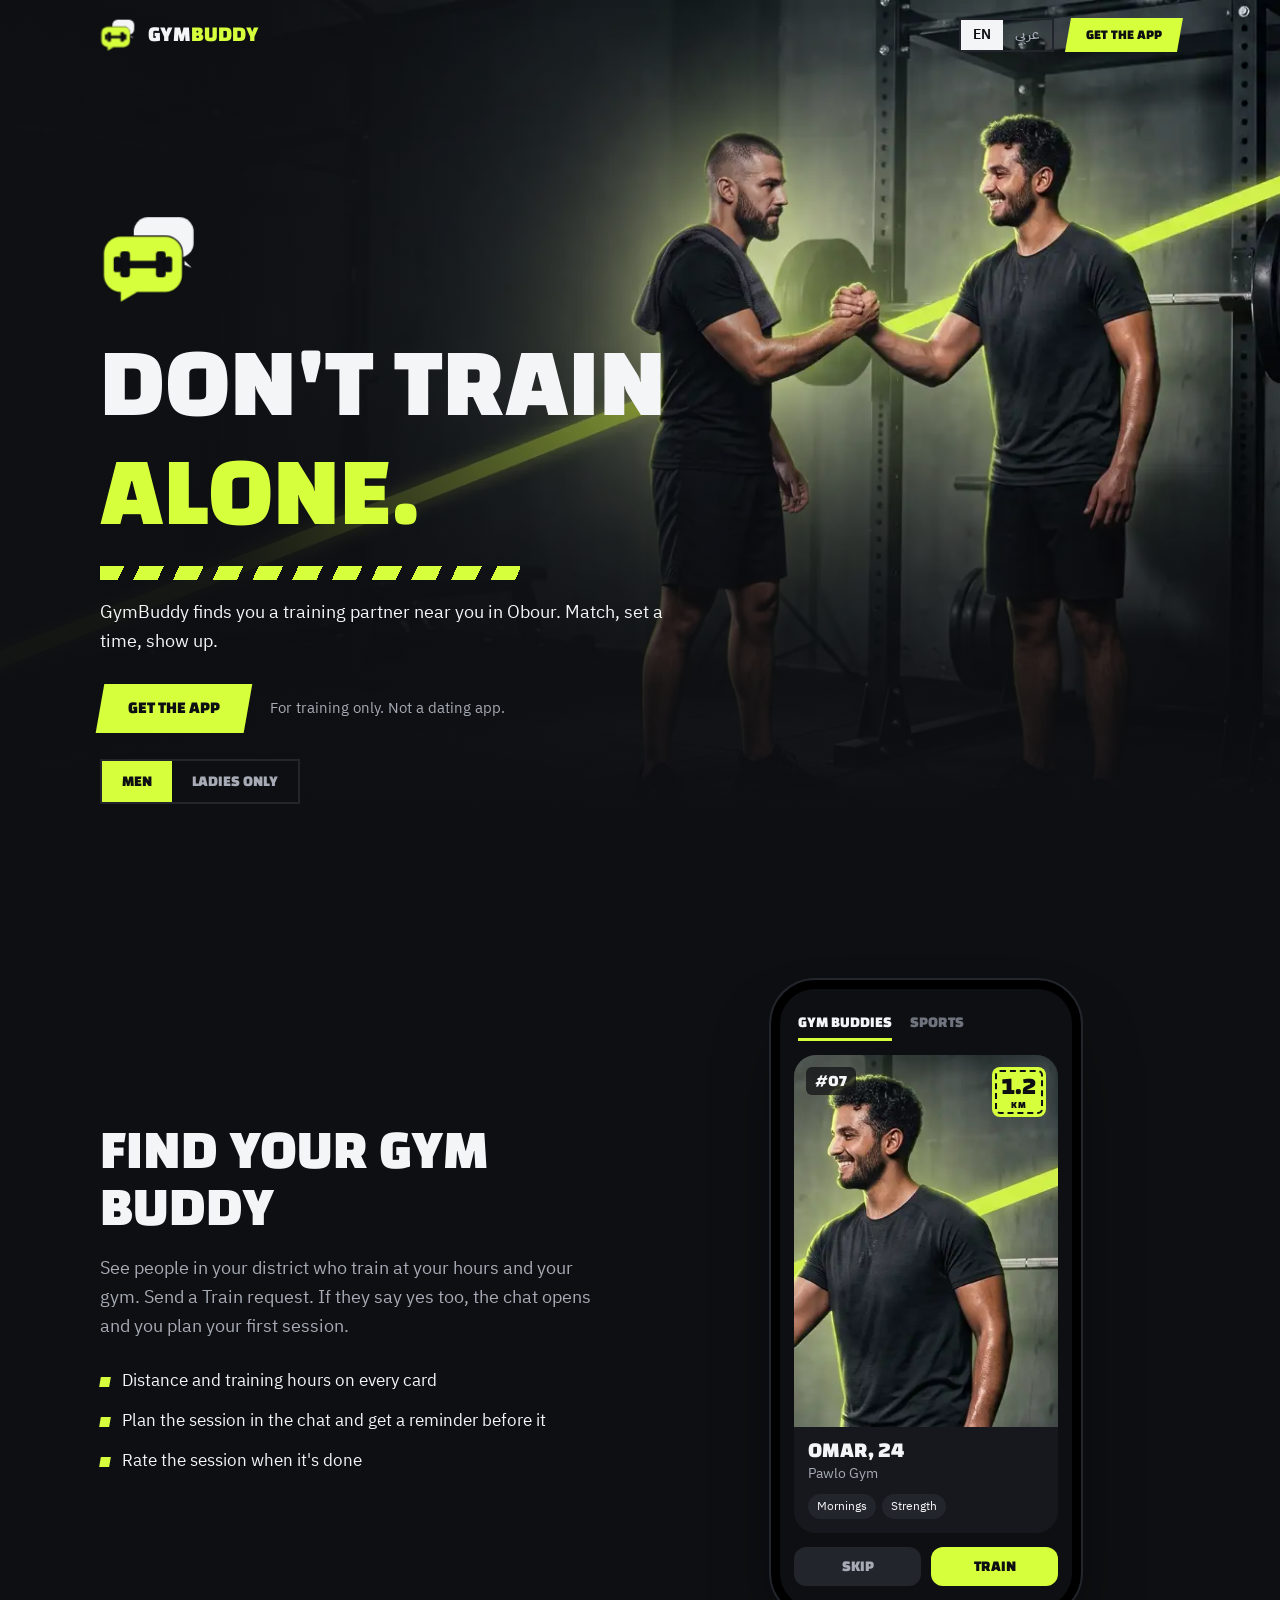
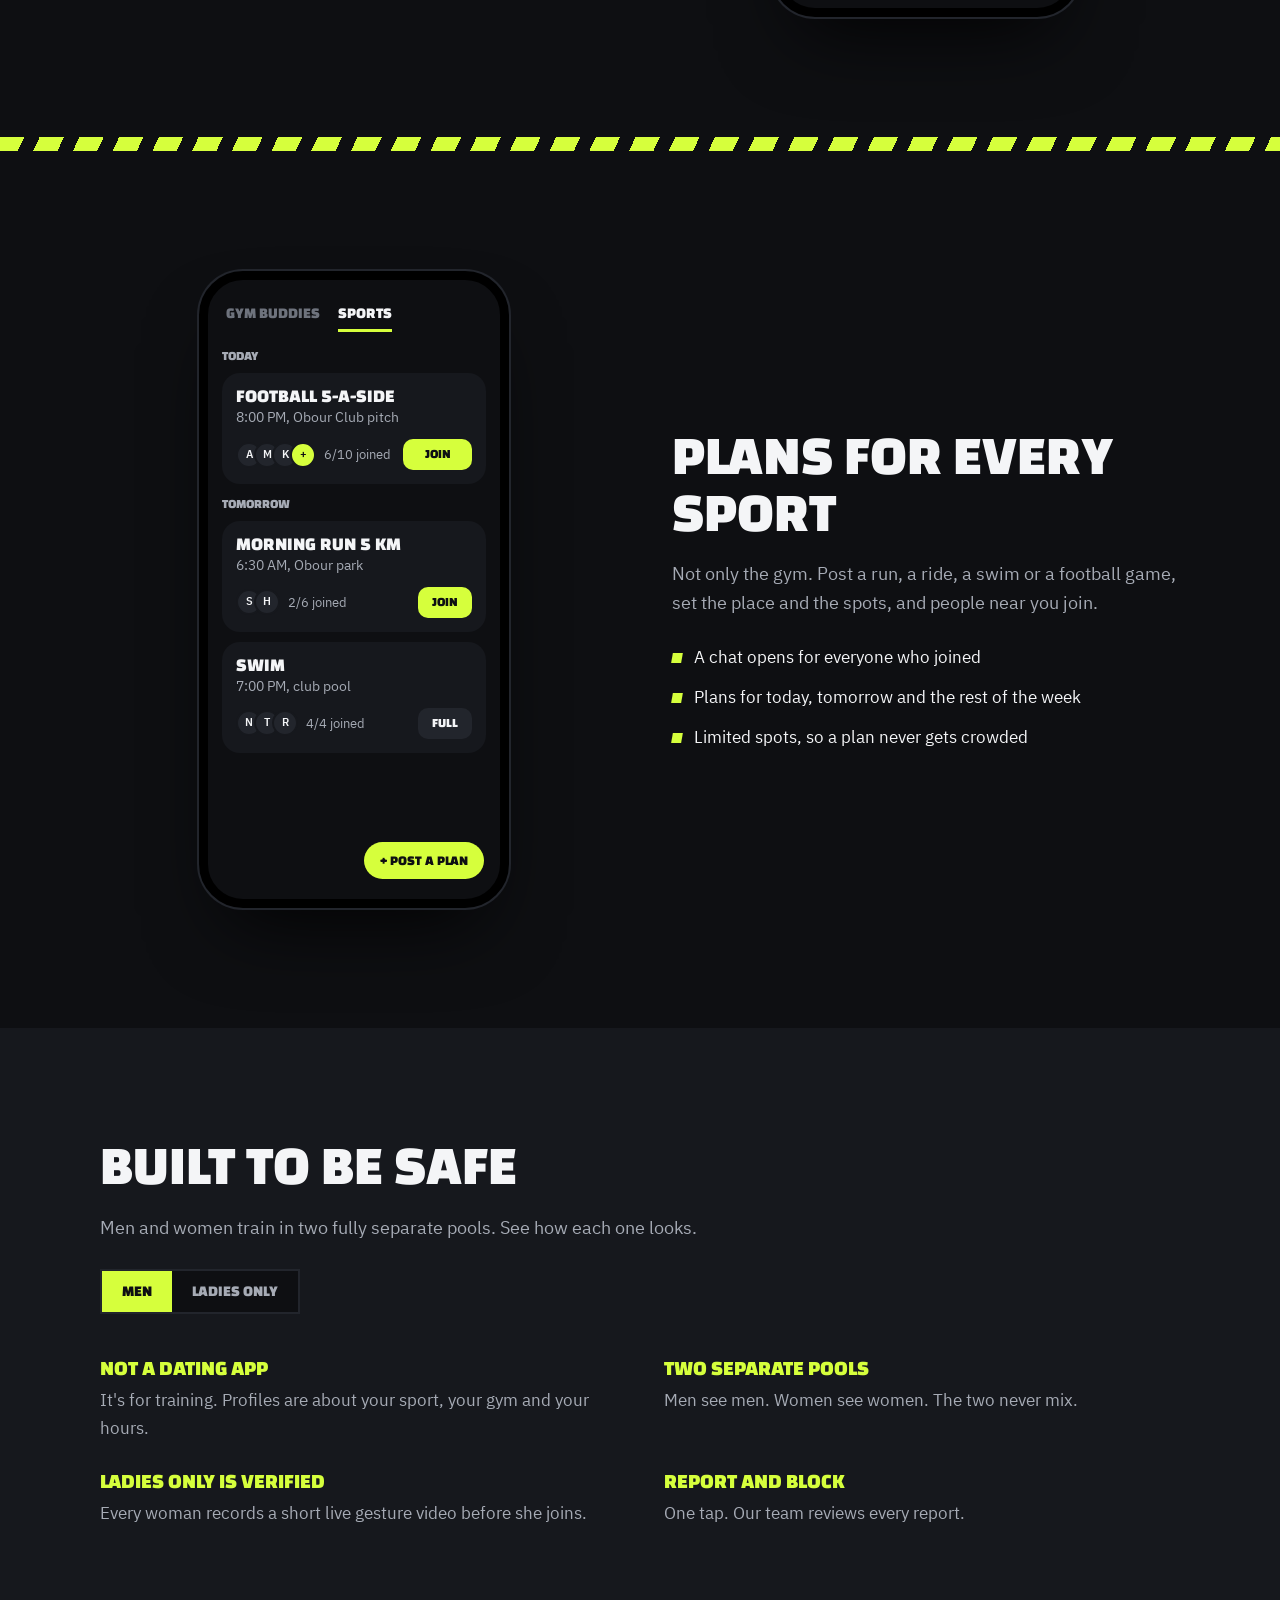
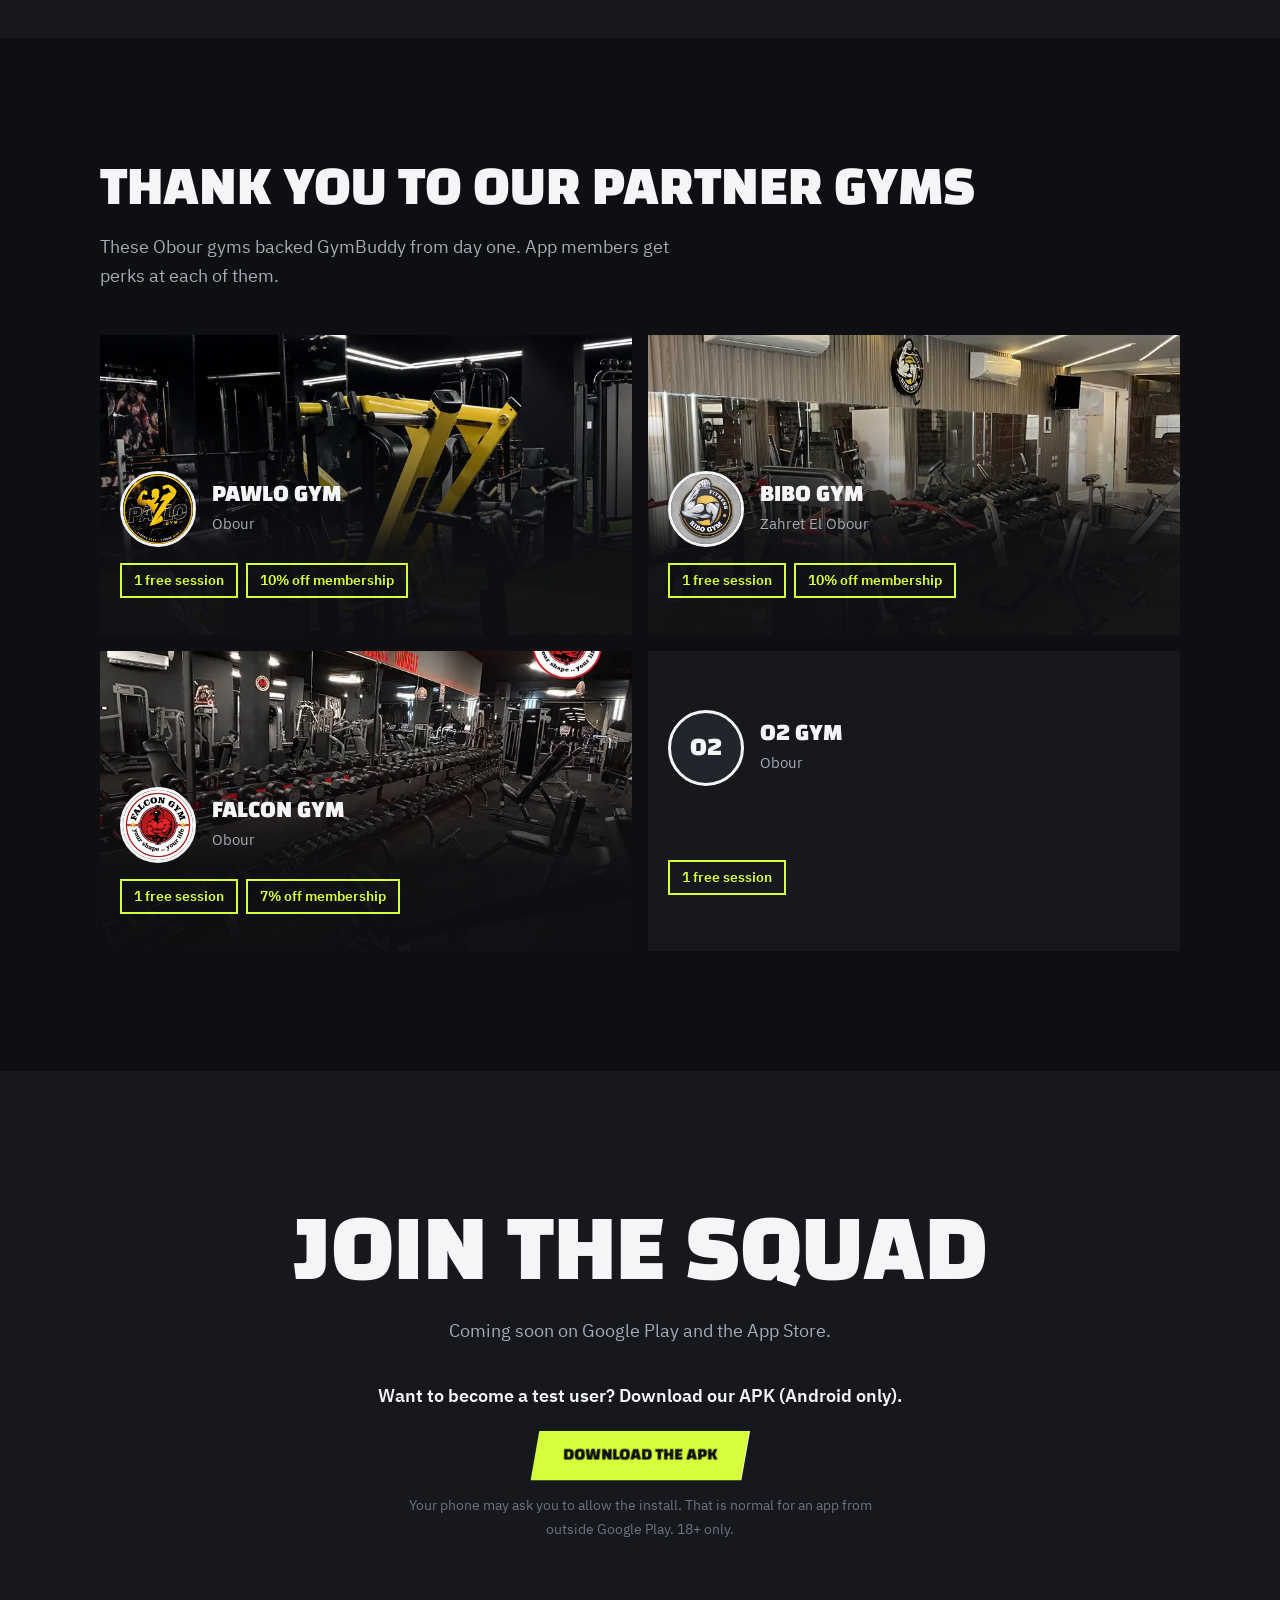
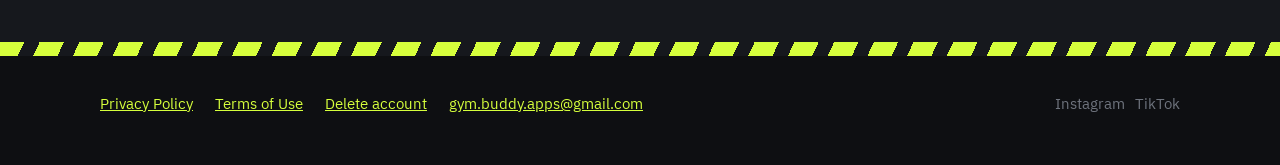
==== commit a2845ac7: "Landing page: Falcon Gym card gets a background photo Co-Authored-By: Claude Fable 5.1 <noreply@anth" ====
--- a/index.html
+++ b/index.html
@@ -218,7 +218,8 @@
         <p class="where" data-ar="زهرة العبور">Zahret El Obour</p>
         <ul class="perks"><li data-ar="حصة واحدة ببلاش">1 free session</li><li data-ar="خصم ١٠٪ على الاشتراك">10% off membership</li></ul>
       </article>
-      <article class="gym">
+      <article class="gym photo">
+        <img class="bg" src="img/falcon.webp" alt="" loading="lazy">
         <div class="crest"><img src="img/falcon-logo.webp" alt="" loading="lazy"></div>
         <h3 data-ar="فالكون جيم">Falcon Gym</h3>
         <p class="where" data-ar="العبور">Obour</p>
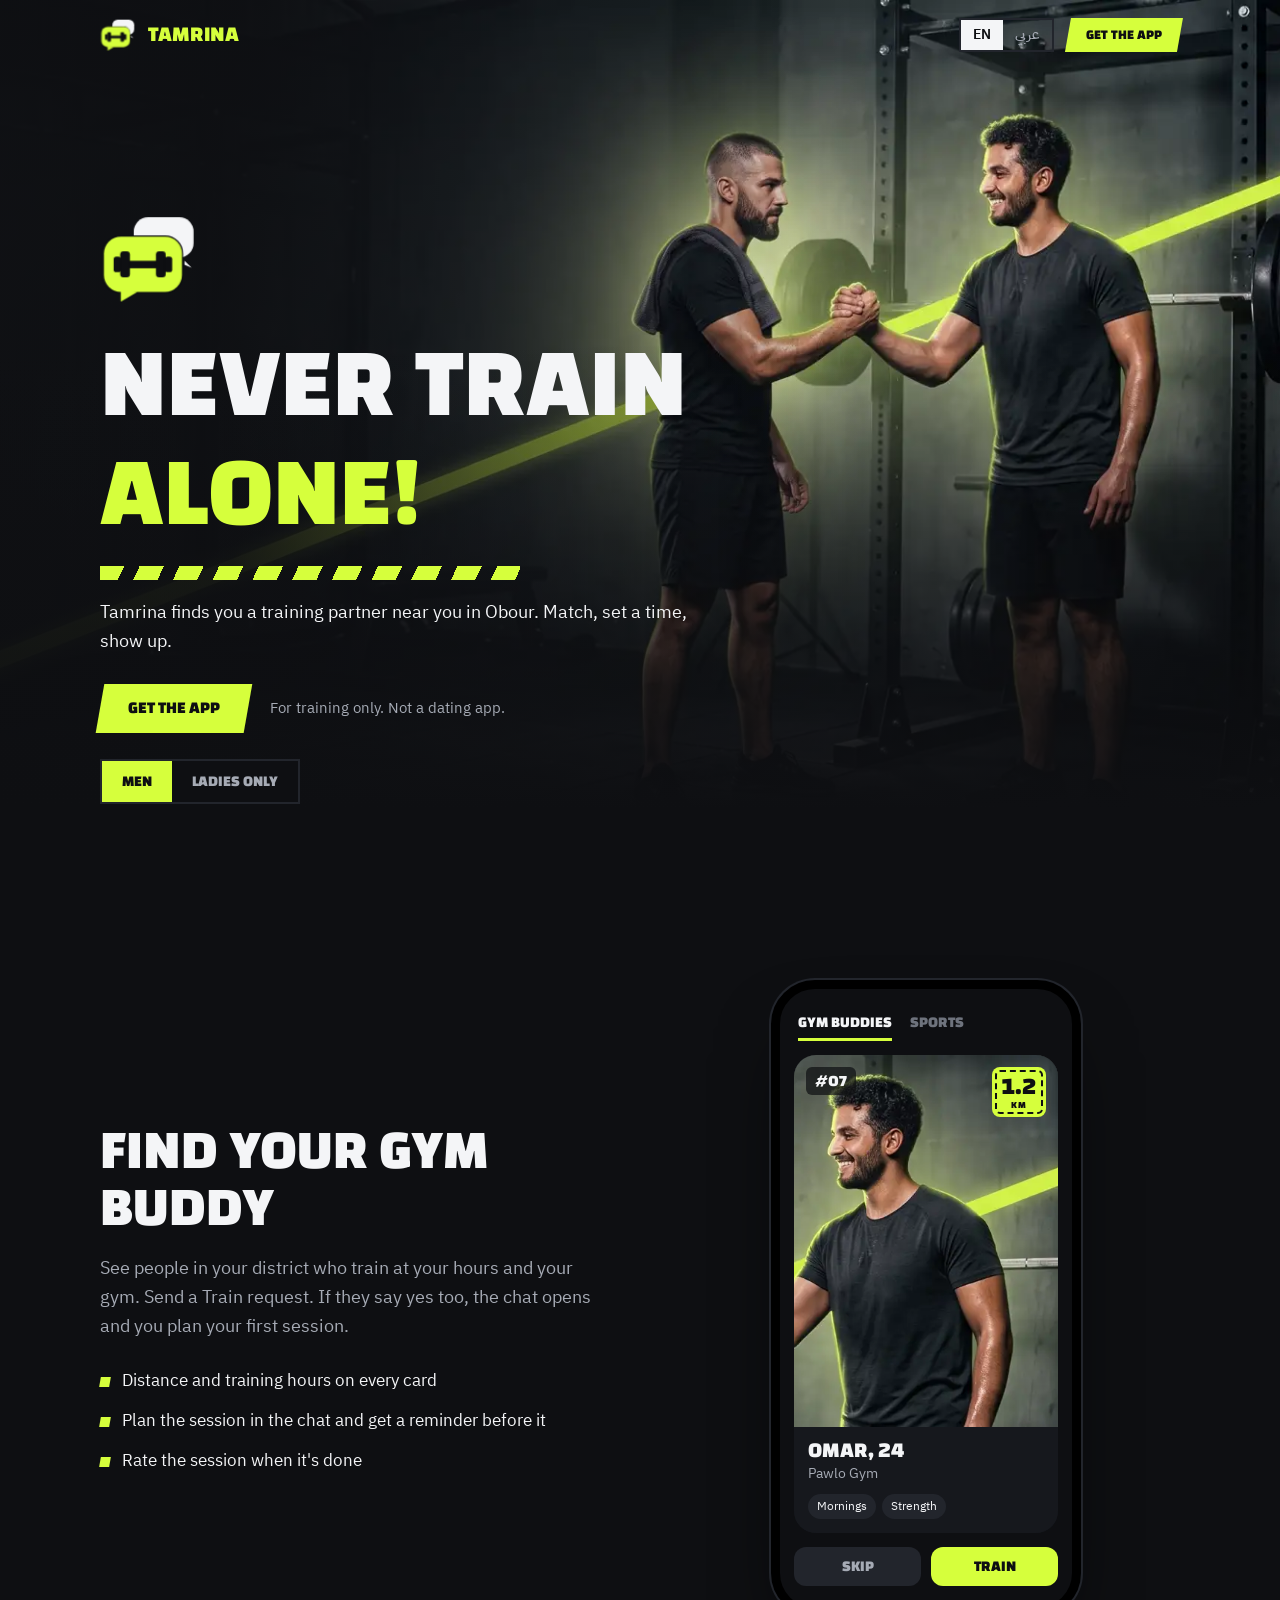
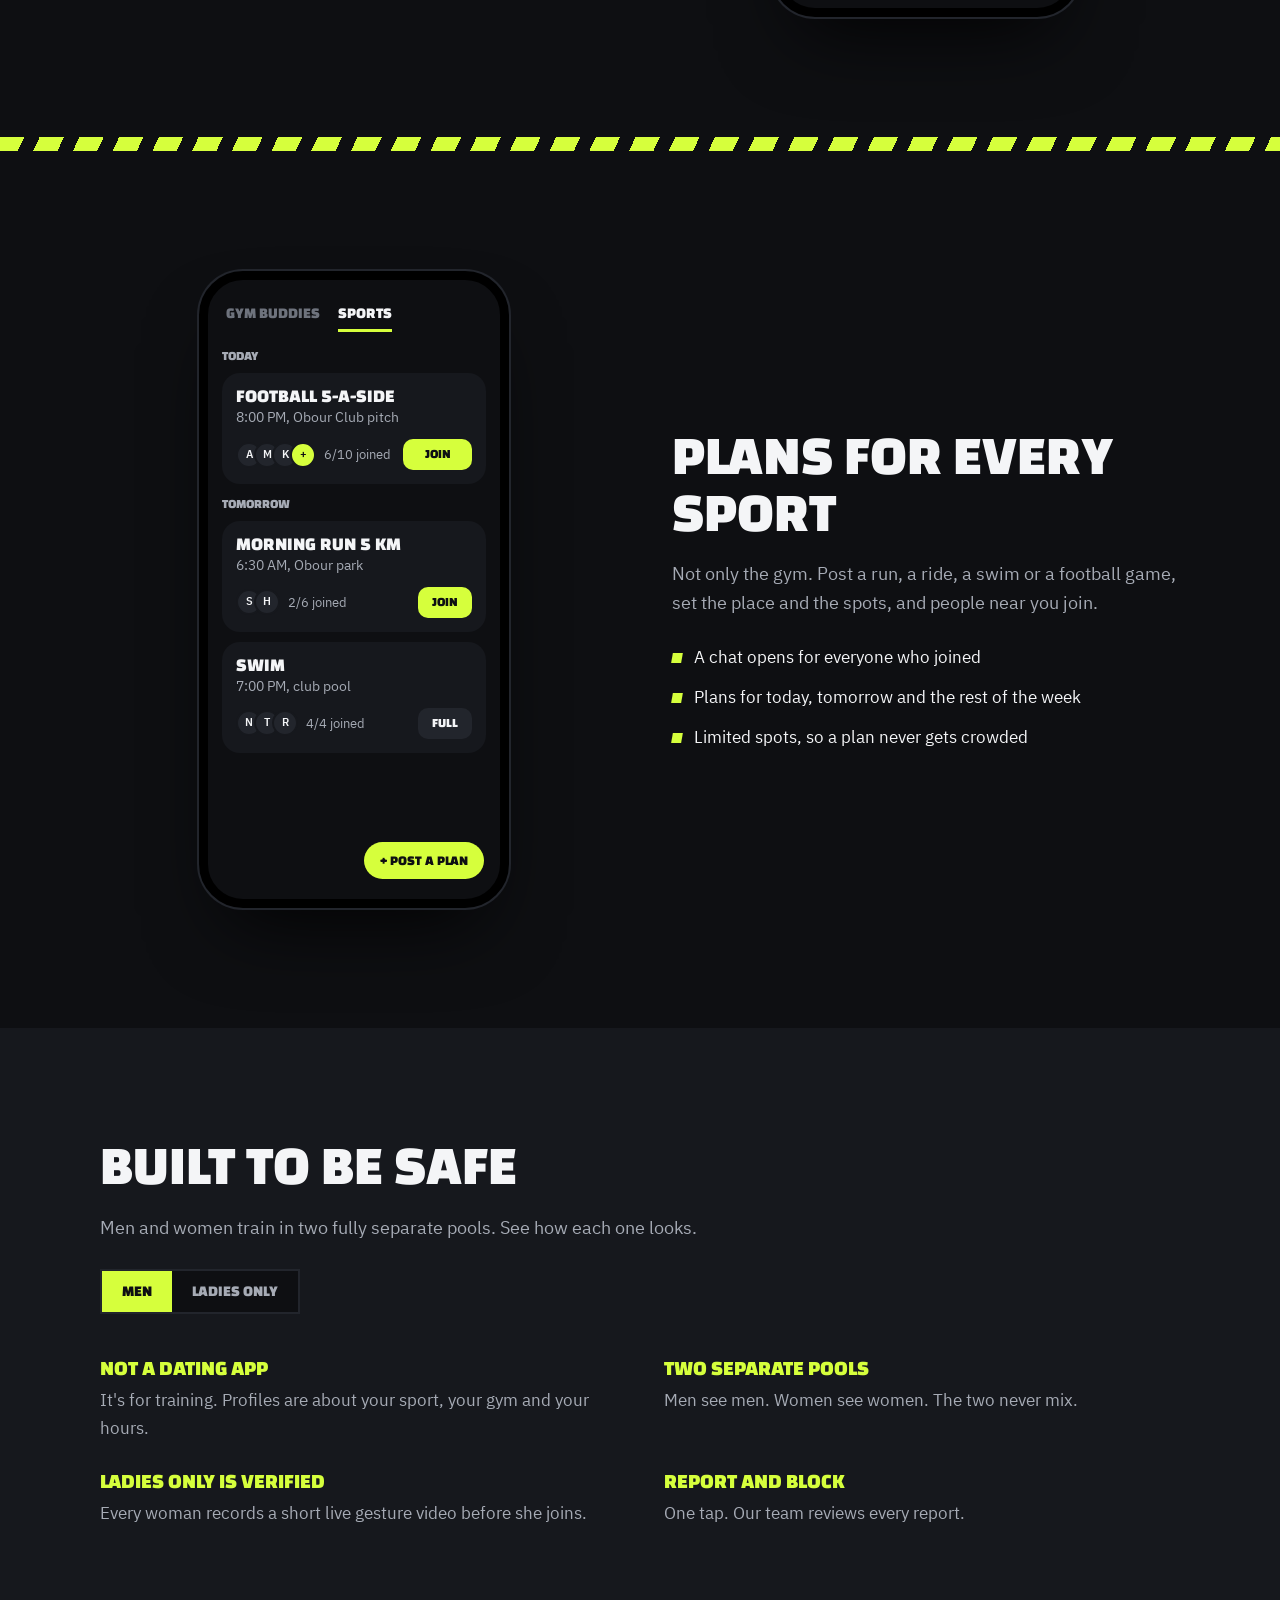
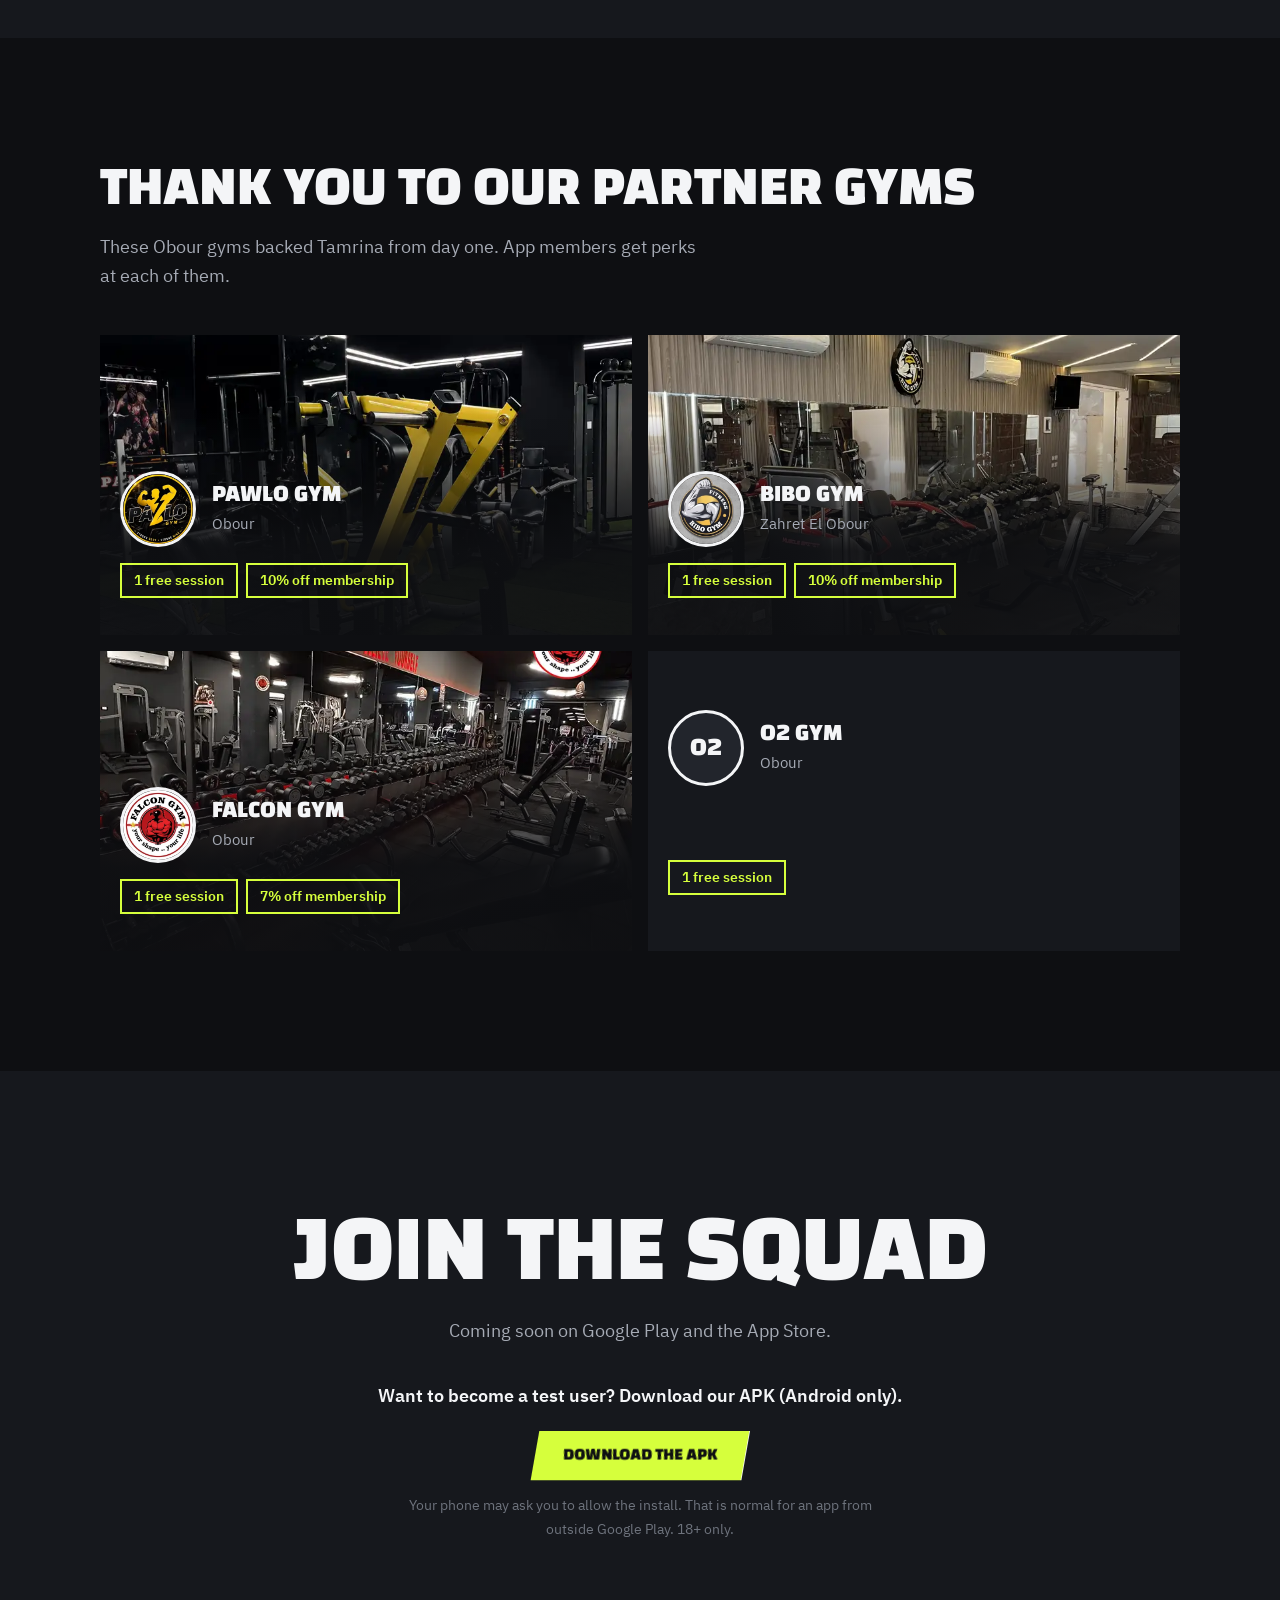
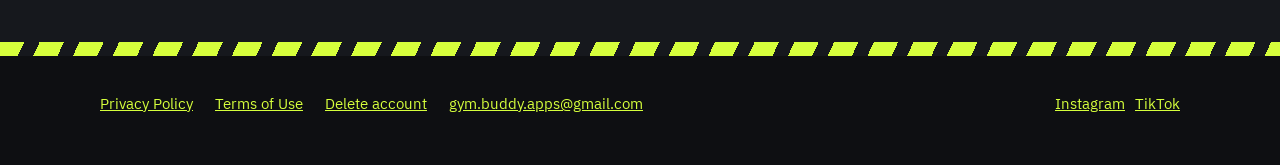
==== commit 3546d4e5: "Rename the app to Tamrina, slogan Never Train Alone! App name, permission texts, wordmark, welcome s" ====
--- a/index.html
+++ b/index.html
@@ -3,9 +3,9 @@
 <head>
 <meta charset="utf-8">
 <meta name="viewport" content="width=device-width, initial-scale=1">
-<title>GymBuddy: find a gym buddy in Obour</title>
-<meta name="description" content="GymBuddy finds you a training partner near you in Obour. Gym buddies, sports plans, partner gym perks. Not a dating app.">
-<meta property="og:title" content="GymBuddy: don't train alone">
+<title>Tamrina: find a training partner in Obour</title>
+<meta name="description" content="Tamrina finds you a training partner near you in Obour. Gym buddies, sports plans, partner gym perks. Not a dating app.">
+<meta property="og:title" content="Tamrina: Never Train Alone!">
 <meta property="og:description" content="Find a training partner near you in Obour. Not a dating app.">
 <meta property="og:image" content="https://gymbuddyapps-ux.github.io/gymbuddy/img/hero.webp">
 <meta name="theme-color" content="#0e0f12">
@@ -17,9 +17,9 @@
 <body>
 
 <header class="top">
-  <a class="brand" href="#top" aria-label="GymBuddy">
+  <a class="brand" href="#top" aria-label="Tamrina">
     <svg viewBox="96 120 320 290" width="38" height="38" aria-hidden="true"><use href="#m-back"/><use href="#m-front"/></svg>
-    <b>Gym<i>Buddy</i></b>
+    <b><i>Tamrina</i></b>
   </a>
   <div class="lang" role="group" aria-label="Language">
     <button type="button" data-lang="en" aria-pressed="true">EN</button>
@@ -57,11 +57,11 @@
       </g>
     </svg>
     <h1>
-      <span><b data-ar="متتمرنش" data-ar-f="متتمرنيش">Don't train</b></span>
-      <span><b data-ar="لوحدك.">alone.</b></span>
+      <span><b data-ar="متتمرنش" data-ar-f="متتمرنيش">Never train</b></span>
+      <span><b data-ar="لوحدك!">alone!</b></span>
     </h1>
     <div class="stripes"></div>
-    <p class="lede" data-ar="جيم بادي بيلاقيلك شريك تمرين قريب منك في العبور. اعمل ماتش، حدد معاد، واظهر." data-ar-f="جيم بادي بيلاقيلك شريكة تمرين قريبة منك في العبور. اعملي ماتش، حددي معاد، واظهري.">GymBuddy finds you a training partner near you in Obour. Match, set a time, show up.</p>
+    <p class="lede" data-ar="تمرينة بتلاقيلك شريك تمرين قريب منك في العبور. اعمل ماتش، حدد معاد، واظهر." data-ar-f="تمرينة بتلاقيلك شريكة تمرين قريبة منك في العبور. اعملي ماتش، حددي معاد، واظهري.">Tamrina finds you a training partner near you in Obour. Match, set a time, show up.</p>
     <div class="hero-cta">
       <a class="kit" href="#get"><span data-ar="حمّل التطبيق" data-ar-f="حمّلي التطبيق">Get the app</span></a>
       <small data-ar="للتمرين بس. مش تطبيق مواعدة.">For training only. Not a dating app.</small>
@@ -202,7 +202,7 @@
 <section class="partners">
   <div class="wrap">
     <h2 data-ar="شكراً لشركائنا من الجيمات">Thank you to our partner gyms</h2>
-    <p class="lede" data-ar="جيمات العبور دي وقفت مع جيم بادي من أول يوم. وأعضاء التطبيق ليهم مميزات في كل واحد فيهم.">These Obour gyms backed GymBuddy from day one. App members get perks at each of them.</p>
+    <p class="lede" data-ar="جيمات العبور دي وقفت مع تمرينة من أول يوم. وأعضاء التطبيق ليهم مميزات في كل واحد فيهم.">These Obour gyms backed Tamrina from day one. App members get perks at each of them.</p>
     <div class="gyms">
       <article class="gym photo">
         <img class="bg" src="img/pawlo.webp" alt="" loading="lazy">
@@ -258,7 +258,7 @@
       <a href="mailto:gym.buddy.apps@gmail.com">gym.buddy.apps@gmail.com</a>
     </nav>
     <!-- Social: turn each span into <a href="..."> when the accounts exist. -->
-    <div class="social"><span>Instagram</span><span>TikTok</span></div>
+    <div class="social"><a href="https://www.instagram.com/tamrina.squad/">Instagram</a><a href="https://www.tiktok.com/@tamrina.squad">TikTok</a></div>
   </div>
 </footer>
 
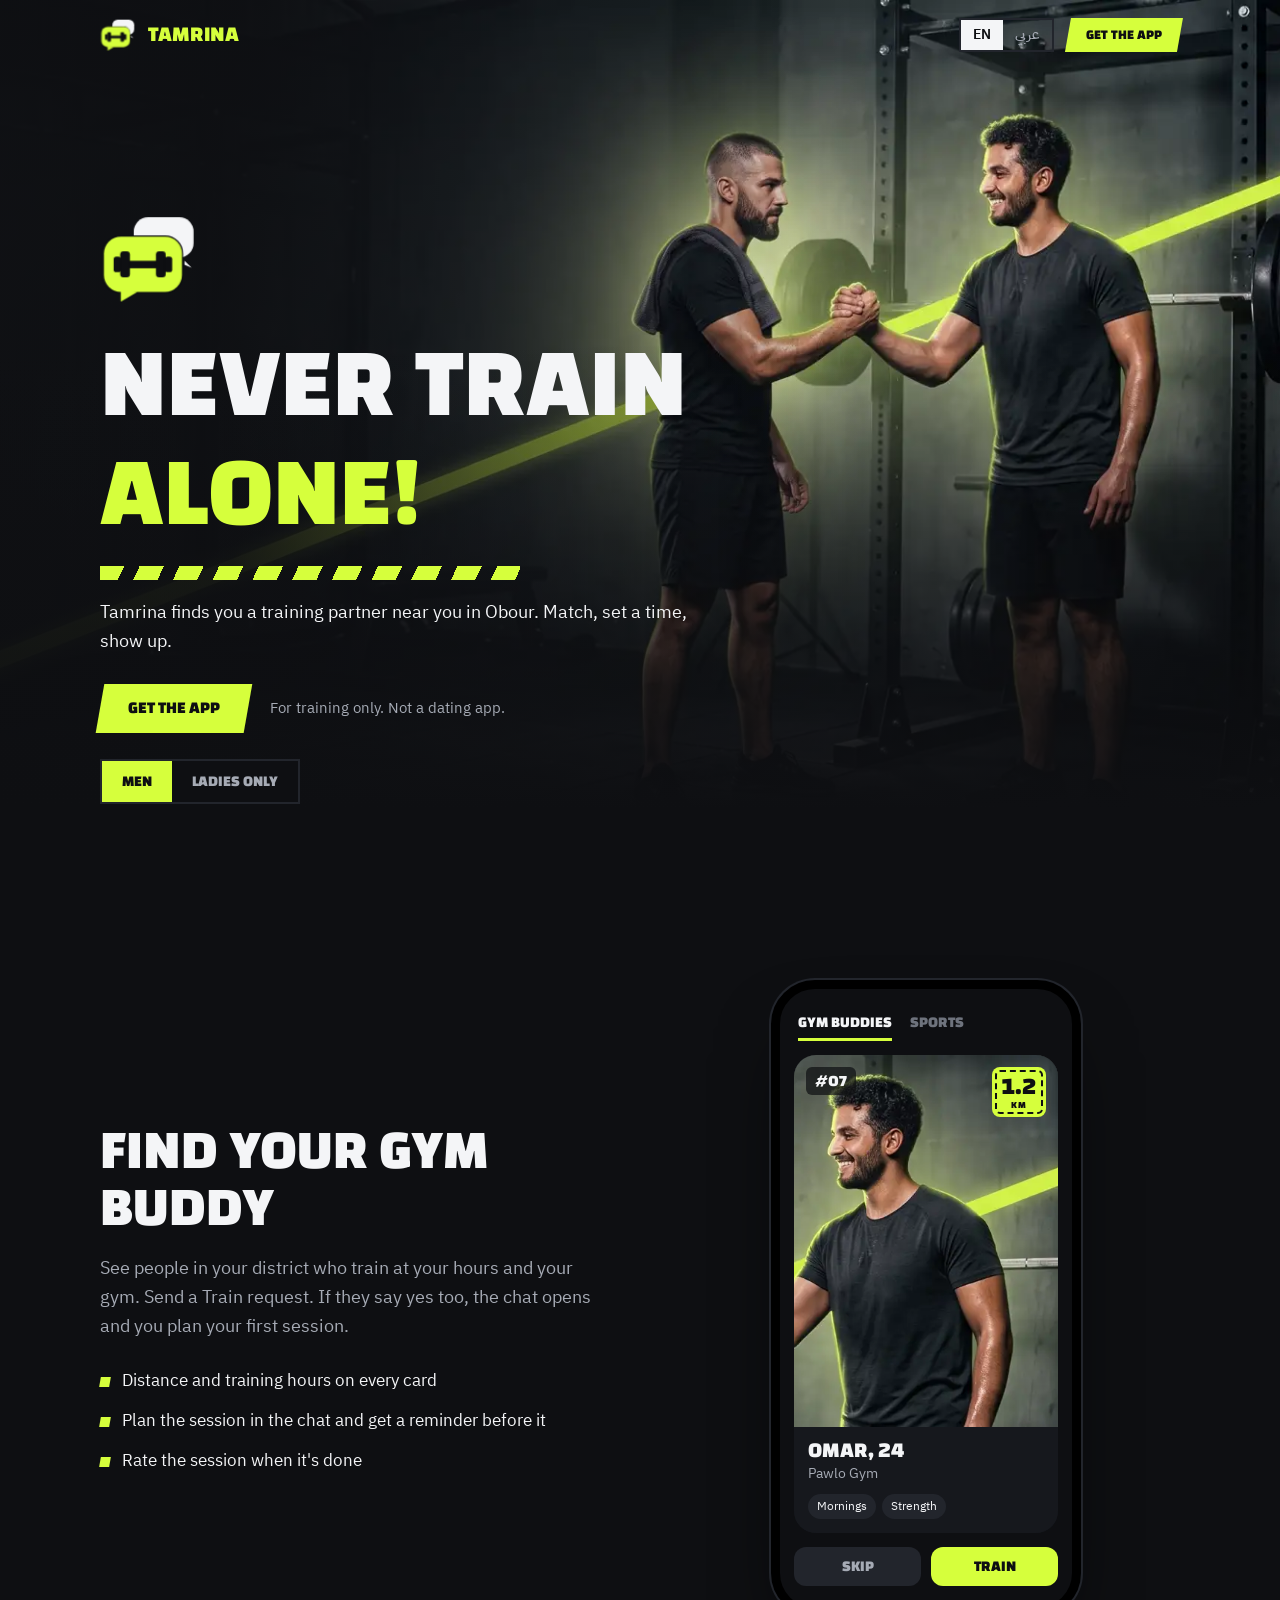
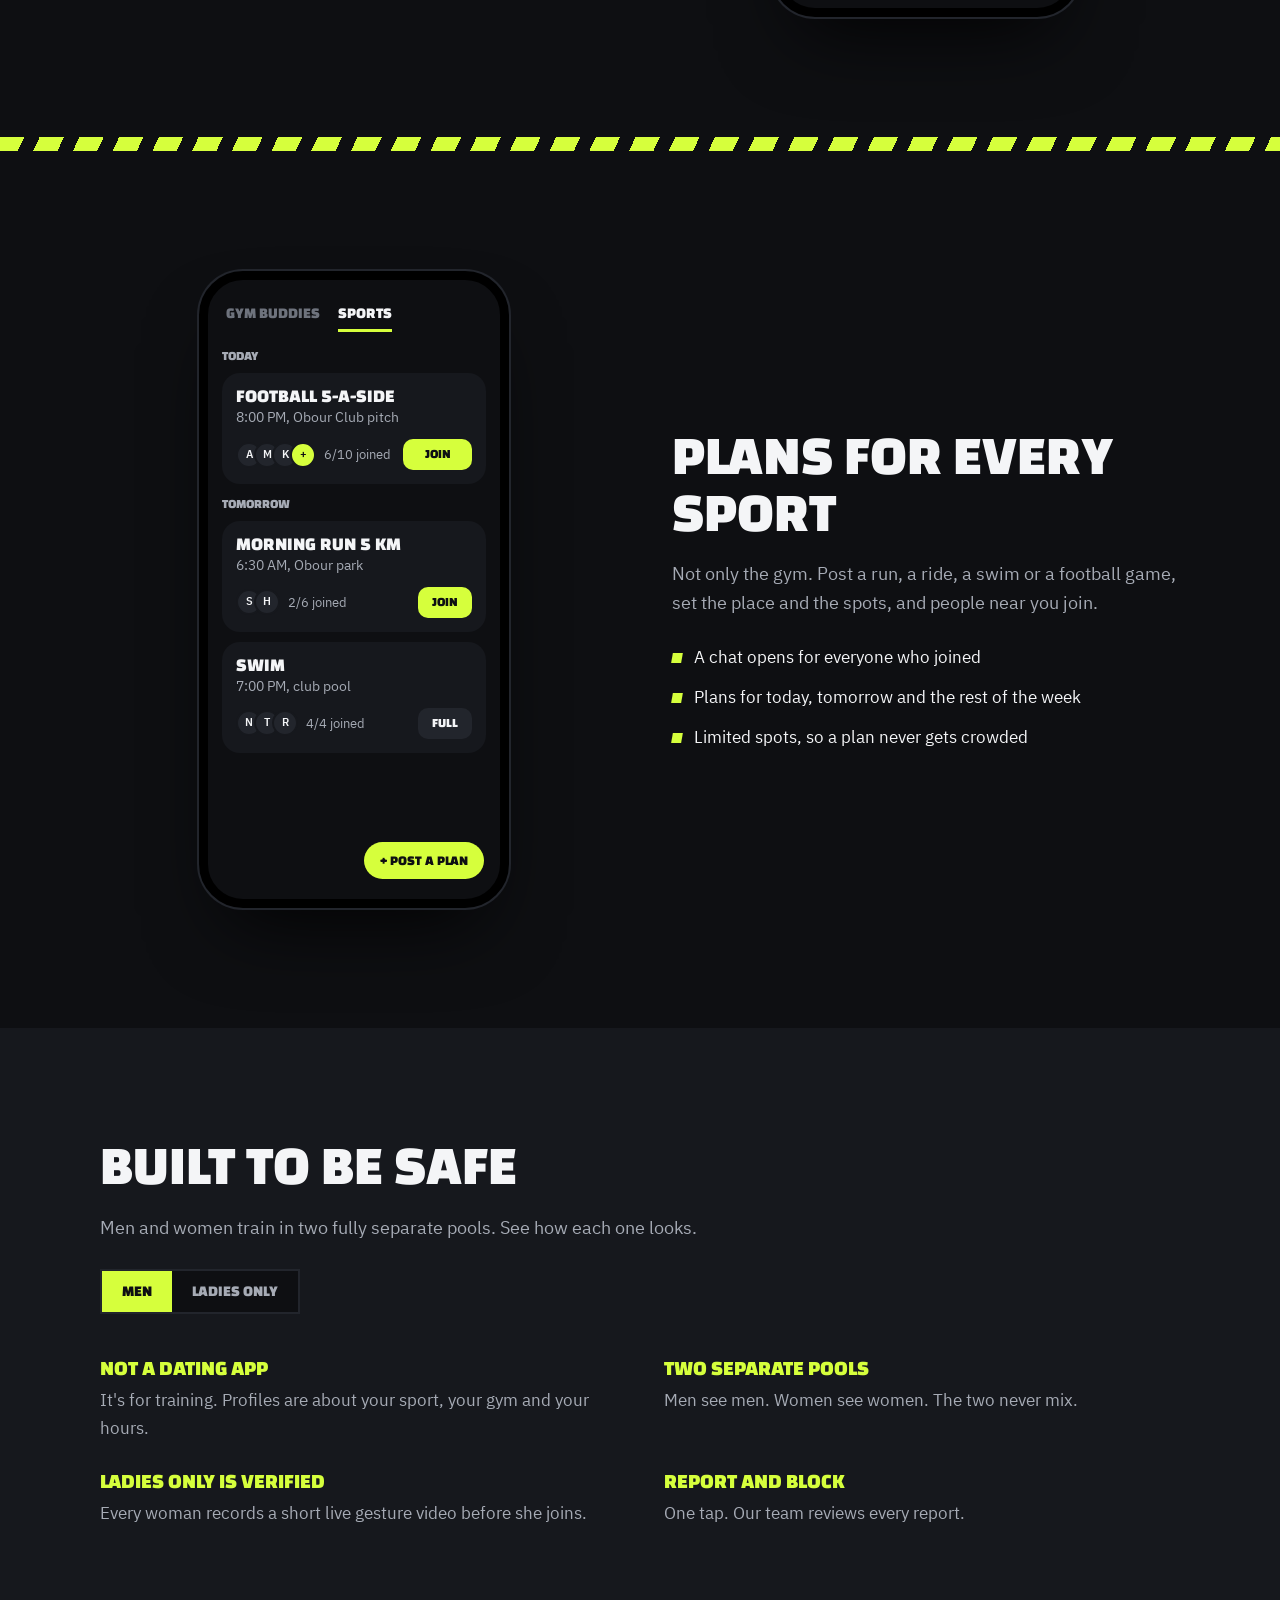
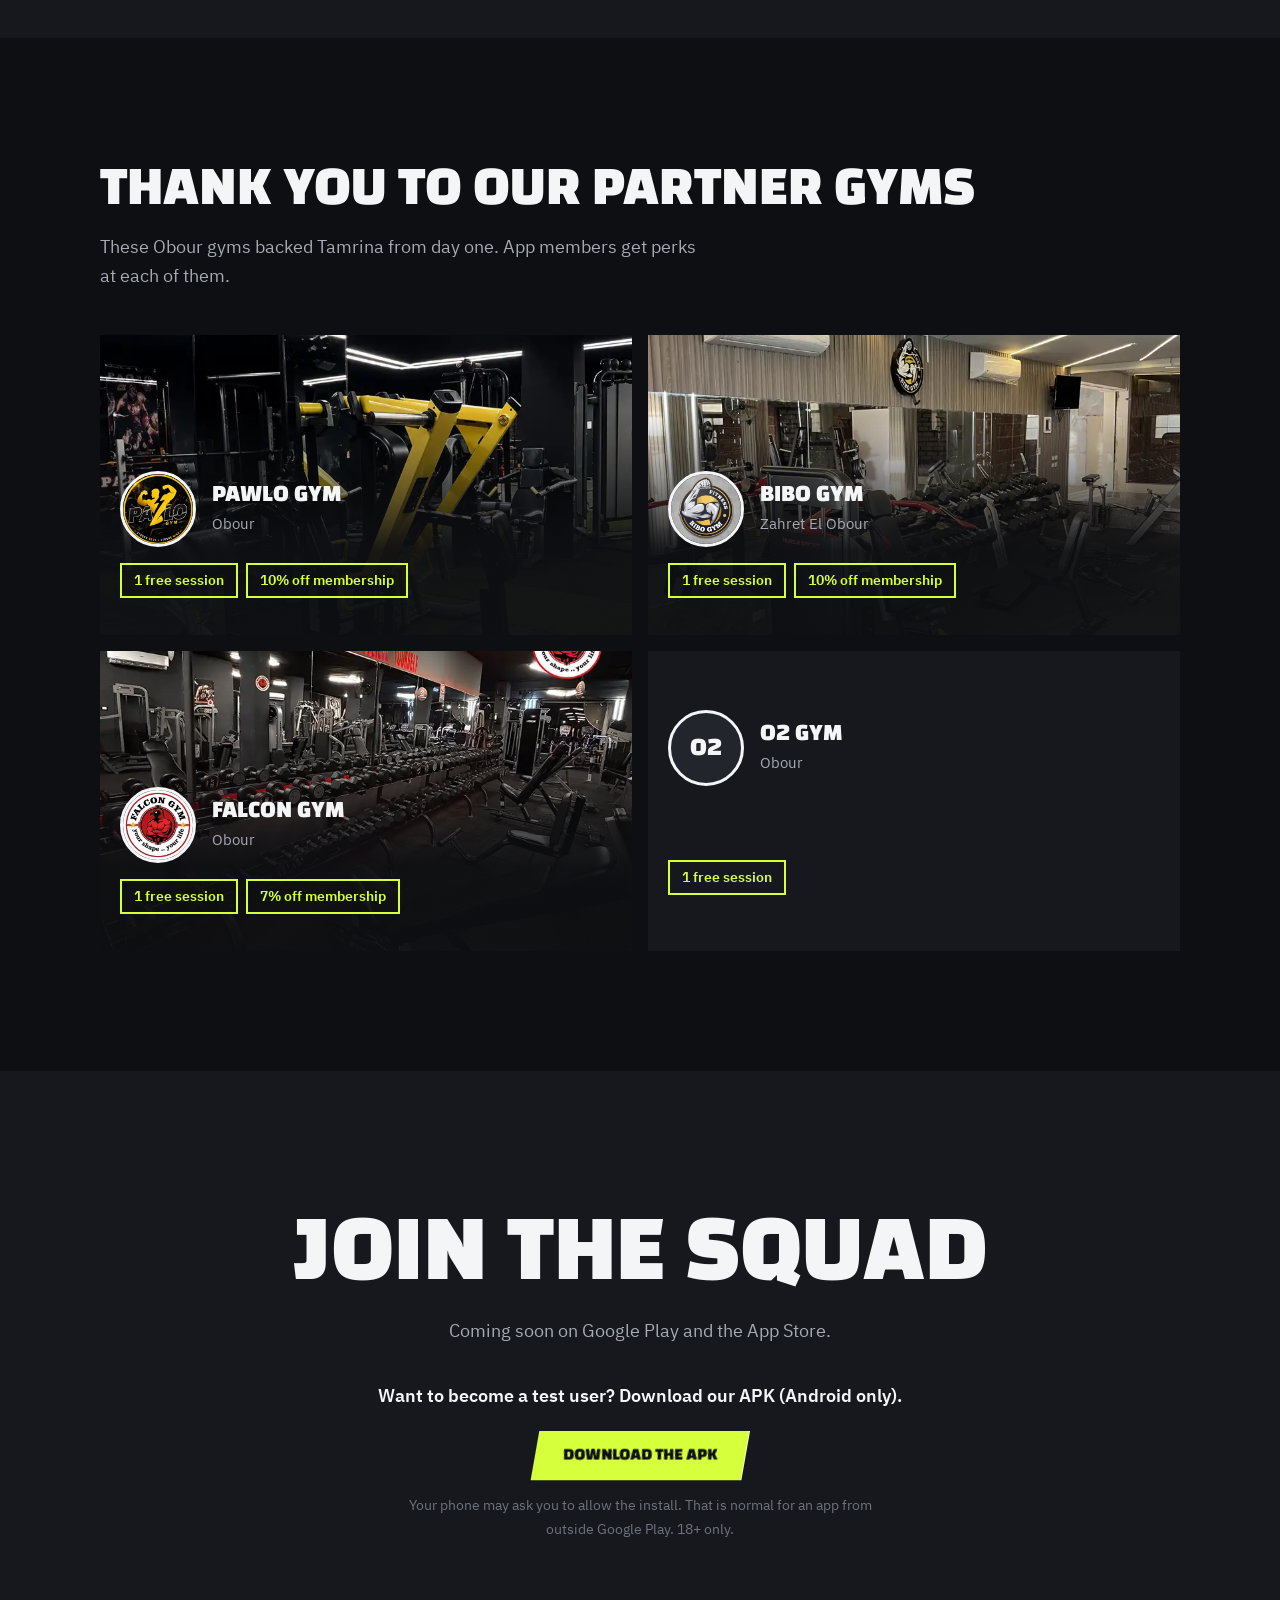
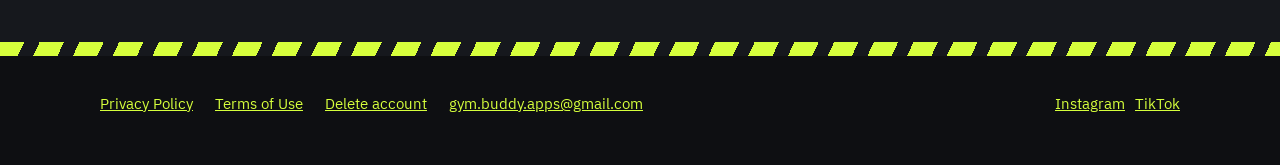
==== commit 584e3c41: "Landing page: APK link to the 2026-09-29 build (Tamrina, push, OTA) Co-Authored-By: Claude Opus 5.5 " ====
--- a/index.html
+++ b/index.html
@@ -241,7 +241,7 @@
     <p class="lede" data-ar="قريباً على Google Play و App Store.">Coming soon on Google Play and the App Store.</p>
     <p class="tester" data-ar="عايز تبقى من أول المجرّبين؟ حمّل الـ APK بتاعنا (أندرويد فقط)." data-ar-f="عايزة تبقي من أول المجرّبات؟ حمّلي الـ APK بتاعنا (أندرويد فقط).">Want to become a test user? Download our APK (Android only).</p>
     <!-- Build day: replace this link with the new build's APK link. -->
-    <a class="kit" href="https://expo.dev/artifacts/eas/RVzn6TaIGHXlc5CaybEpdcRlholsqwJIhWKslO9QxX4.apk"><span data-ar="حمّل الـ APK" data-ar-f="حمّلي الـ APK">Download the APK</span></a>
+    <a class="kit" href="https://expo.dev/artifacts/eas/EKNe6PHRJjOHqQfWv_JbenH0kLCnpp-zLl4utgXGi8E.apk"><span data-ar="حمّل الـ APK" data-ar-f="حمّلي الـ APK">Download the APK</span></a>
     <p class="note" data-ar="موبايلك ممكن يطلب منك تسمح بالتثبيت. ده طبيعي لأي تطبيق من برّه Google Play. للسن ١٨+ فقط." data-ar-f="موبايلك ممكن يطلب منك تسمحي بالتثبيت. ده طبيعي لأي تطبيق من برّه Google Play. للسن ١٨+ فقط.">Your phone may ask you to allow the install. That is normal for an app from outside Google Play. 18+ only.</p>
   </div>
   <div class="stripes"></div>
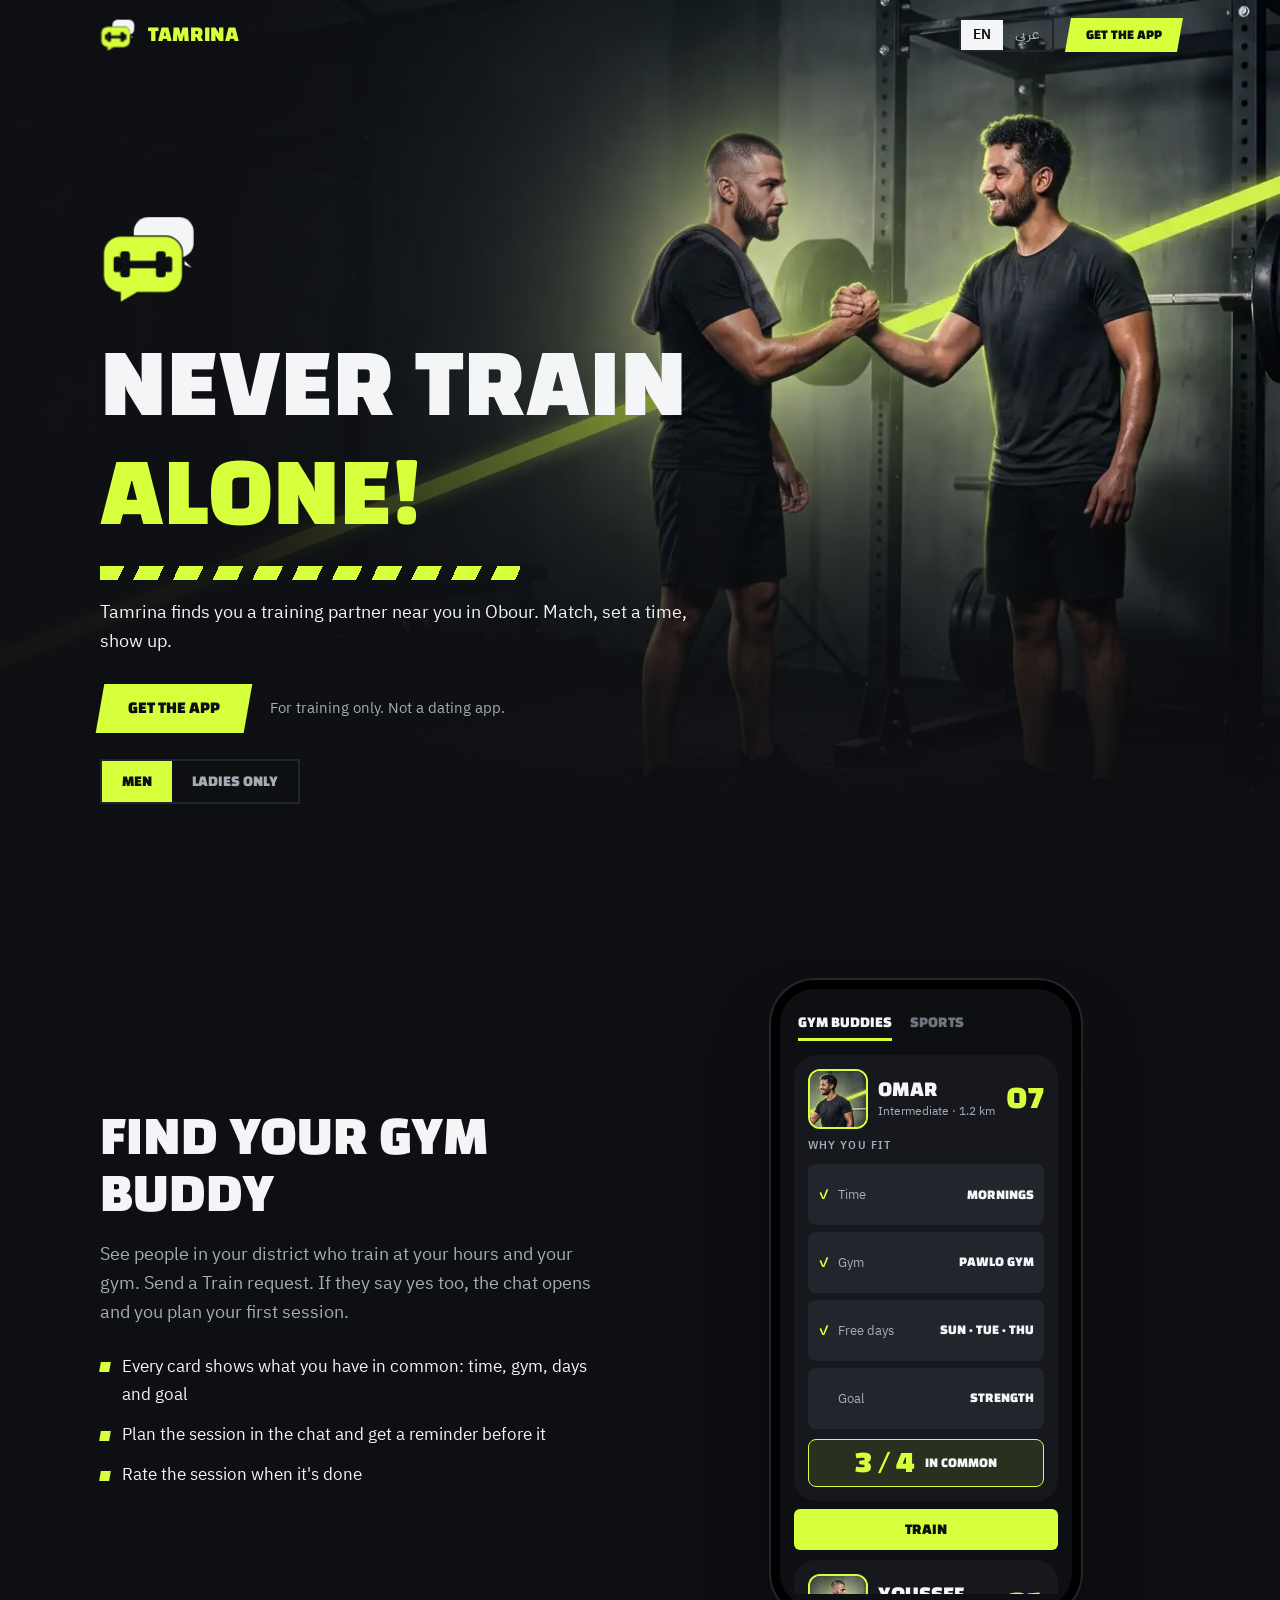
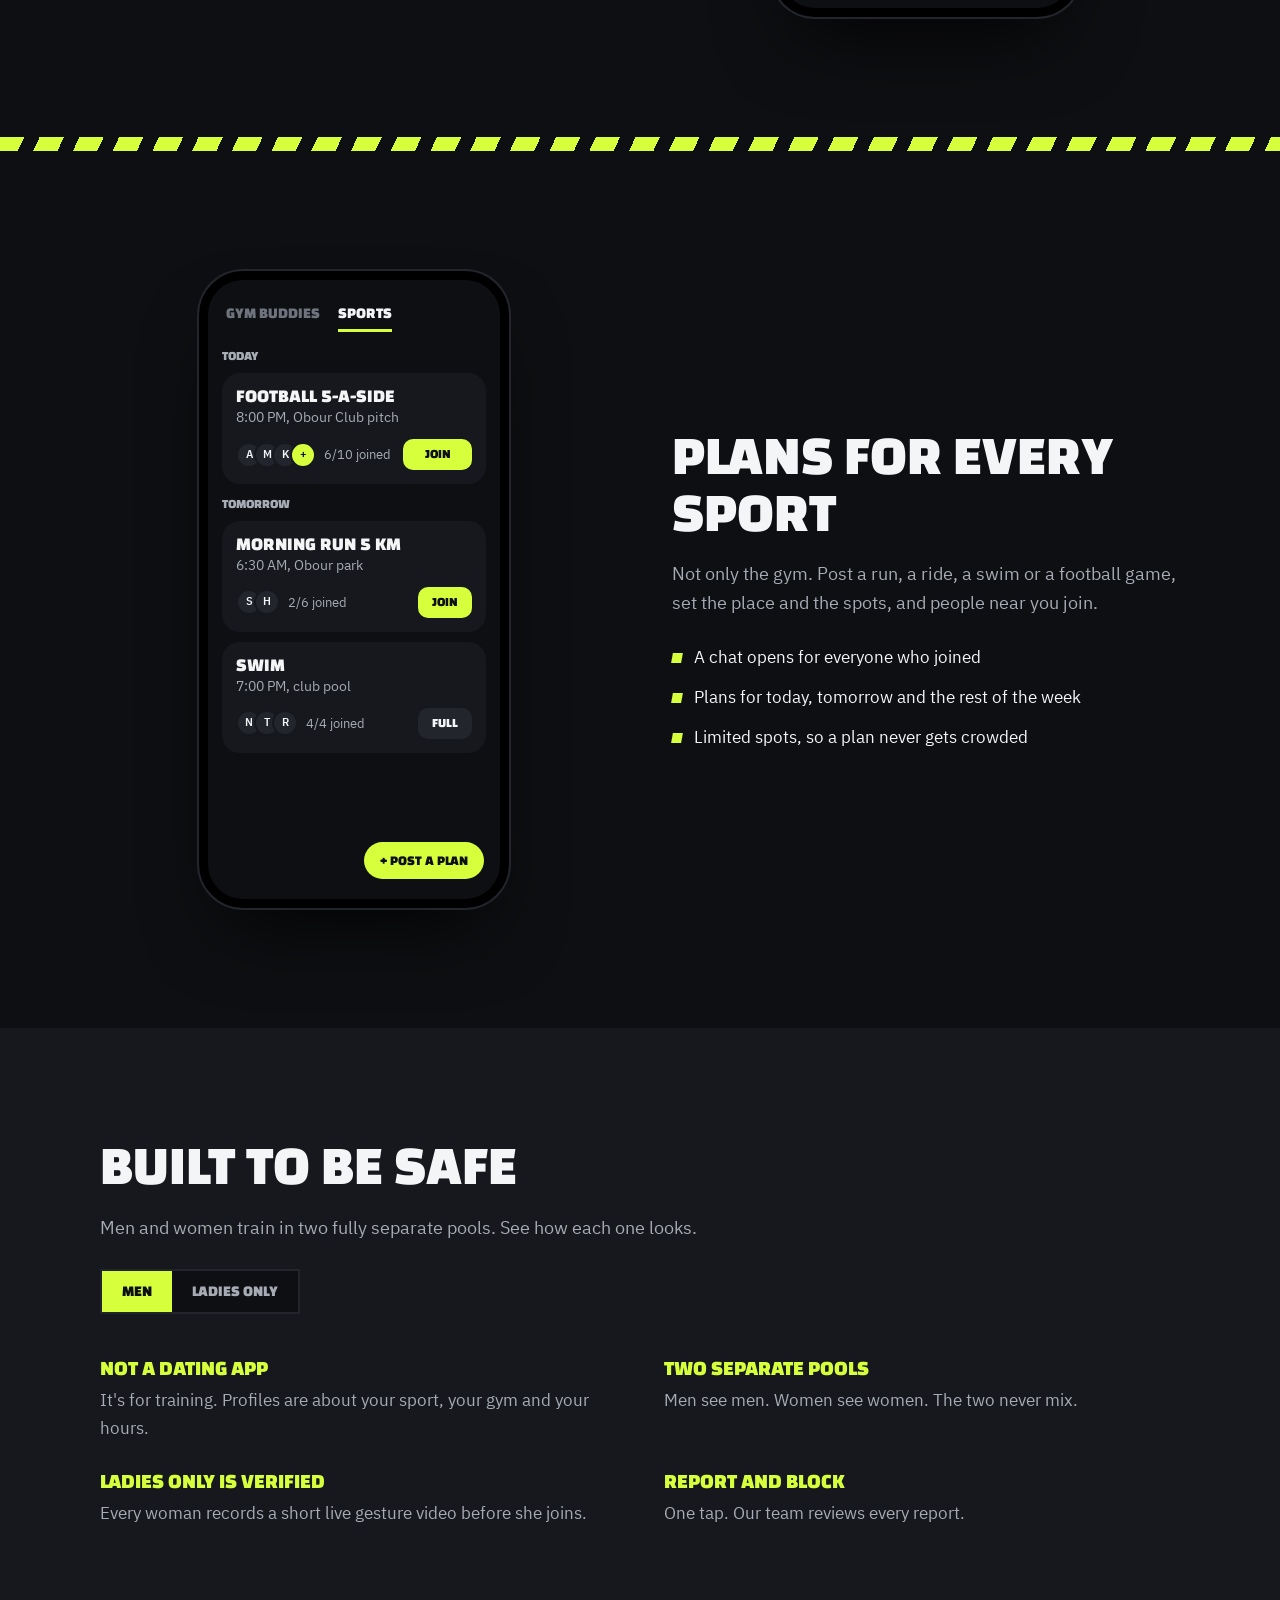
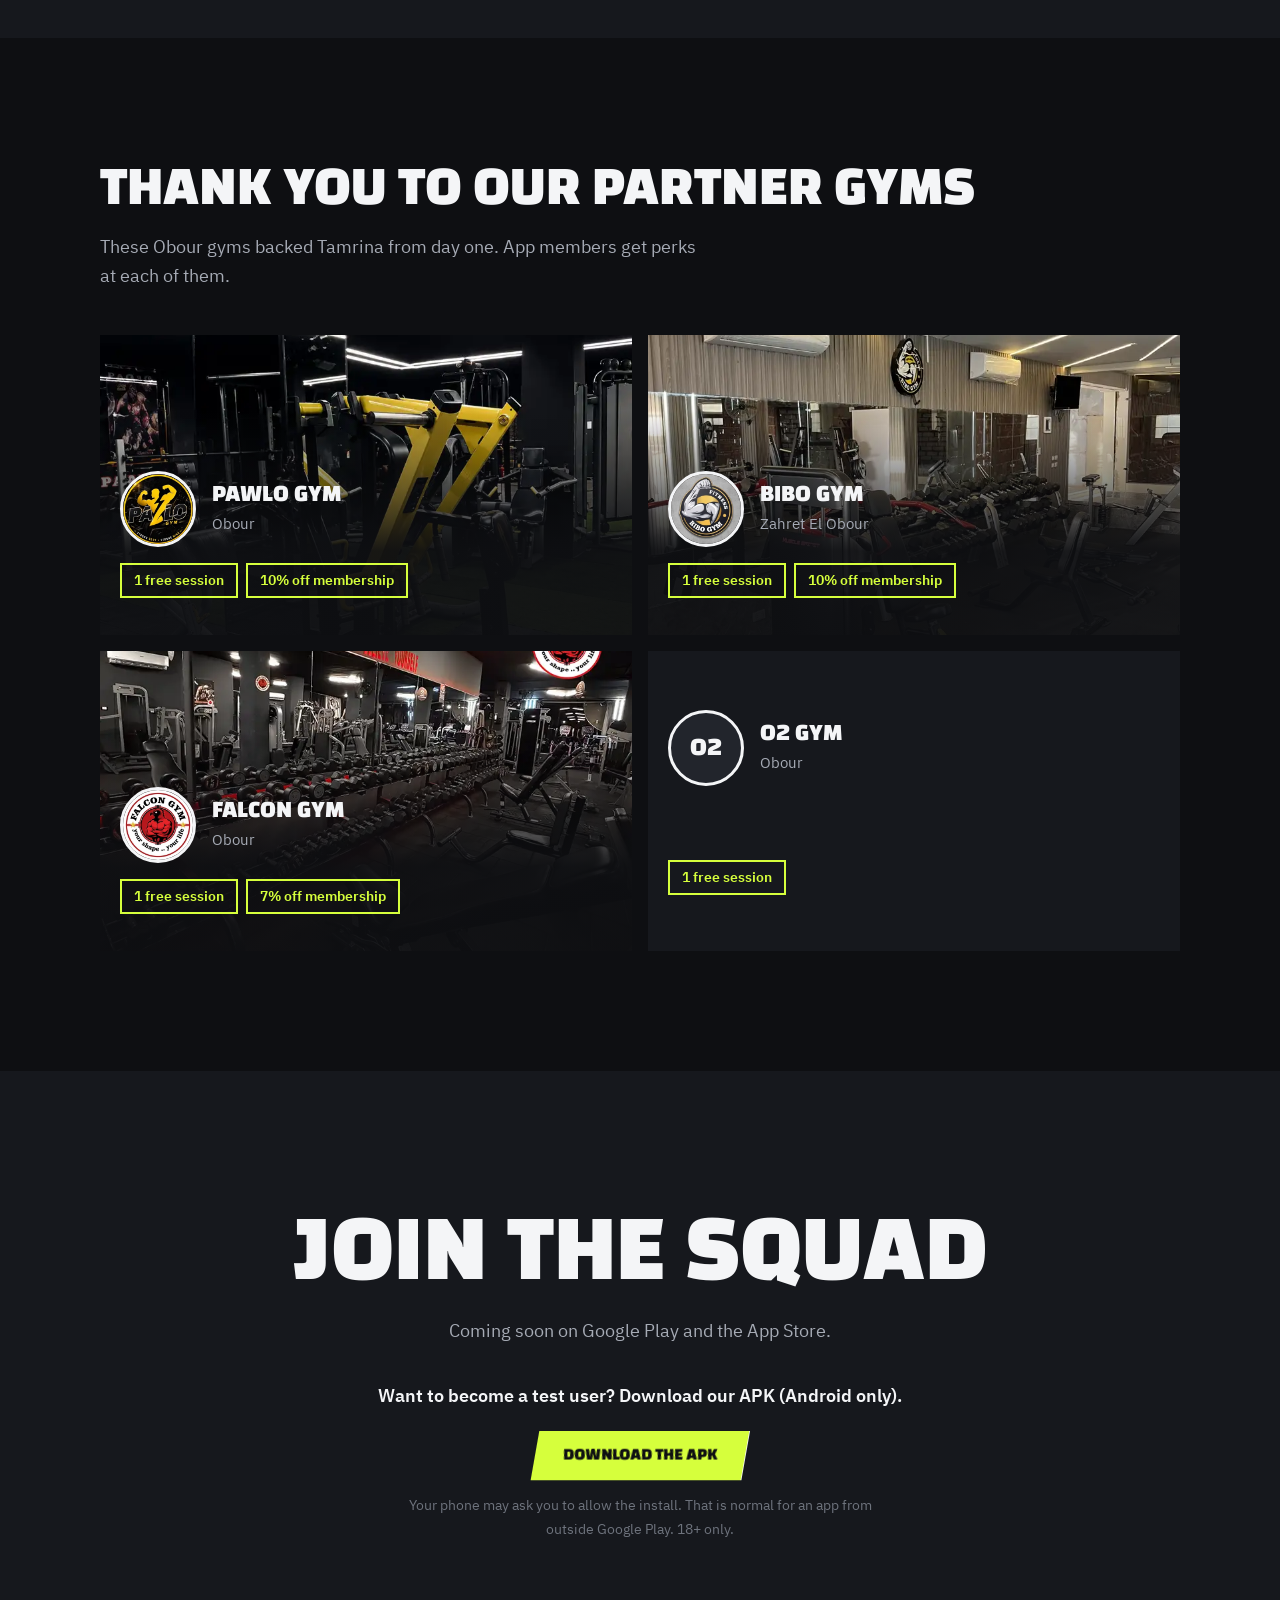
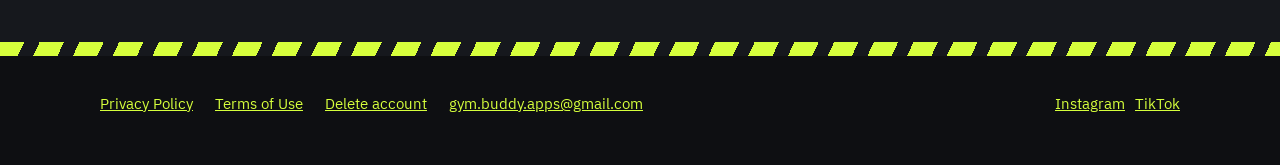
==== commit 662b423f: "Landing page: player card feed demo replaces the swipe animation Co-Authored-By: Claude Fable 5.1 <n" ====
--- a/index.html
+++ b/index.html
@@ -79,34 +79,61 @@
       <h2 data-ar="لاقي شريك تمرينك" data-ar-f="لاقي شريكة تمرينك">Find your gym buddy</h2>
       <p class="lede" data-ar="شوف ناس في حيّك بتتمرن في نفس مواعيدك ونفس الجيم. ابعت طلب تمرين، ولو وافقوا الشات بيتفتح وتحددوا أول تمرينة." data-ar-f="شوفي بنات في حيّك بتتمرن في نفس مواعيدك ونفس الجيم. ابعتي طلب تمرين، ولو وافقوا الشات بيتفتح وتحددوا أول تمرينة.">See people in your district who train at your hours and your gym. Send a Train request. If they say yes too, the chat opens and you plan your first session.</p>
       <ul class="points">
-        <li data-ar="المسافة ومواعيد التمرين على كل كارت">Distance and training hours on every card</li>
+        <li data-ar="كل كارت بيوريك المشترك بينكم: المعاد، الجيم، الأيام والهدف" data-ar-f="كل كارت بيوريكي المشترك بينكم: المعاد، الجيم، الأيام والهدف">Every card shows what you have in common: time, gym, days and goal</li>
         <li data-ar="حددوا التمرينة من الشات وهيجيلكم تذكير قبلها">Plan the session in the chat and get a reminder before it</li>
         <li data-ar="قيّم التمرينة بعد ما تخلص" data-ar-f="قيّمي التمرينة بعد ما تخلص">Rate the session when it's done</li>
       </ul>
     </div>
-    <div class="phone demo swipe" aria-hidden="true">
+    <div class="phone demo feed" aria-hidden="true">
       <div class="tabs"><span class="on" data-ar="شركاء الجيم" data-ar-f="شريكات الجيم">Gym buddies</span><span data-ar="رياضات">Sports</span></div>
       <div class="stage">
-        <div class="card b">
-          <img class="m" src="img/buddy-b.webp" alt="" loading="lazy"><img class="f" src="img/buddy-fb.webp" alt="" loading="lazy">
-          <span class="kitno">#31</span>
-          <span class="patch">2.4<small data-ar="كم">KM</small></span>
-          <div class="card-info">
-            <h3><span class="m" data-ar="يوسف، ٢٧">Youssef, 27</span><span class="f" data-ar="نور، ٢٣">Nour, 23</span></h3>
-            <p>BIBO GYM</p>
-            <div class="chips"><span data-ar="بالليل">Evenings</span><span data-ar="كارديو">Cardio</span></div>
-          </div>
-        </div>
-        <div class="card a">
-          <img class="m" src="img/buddy-a.webp" alt="" loading="lazy"><img class="f" src="img/buddy-fa.webp" alt="" loading="lazy">
-          <span class="kitno">#07</span>
-          <span class="patch">1.2<small data-ar="كم">KM</small></span>
-          <span class="stamp" data-ar="نتمرن">Train</span>
-          <div class="card-info">
-            <h3><span class="m" data-ar="عمر، ٢٤">Omar, 24</span><span class="f" data-ar="سلمى، ٢٥">Salma, 25</span></h3>
-            <p>Pawlo Gym</p>
-            <div class="chips"><span data-ar="الصبح">Mornings</span><span data-ar="حديد">Strength</span></div>
-          </div>
+        <div class="reel">
+          <div class="slot a">
+            <div class="pcard">
+              <div class="who">
+                <img class="m" src="img/buddy-a.webp" alt="" loading="lazy"><img class="f" src="img/buddy-fa.webp" alt="" loading="lazy">
+                <div>
+                  <h3><span class="m" data-ar="عمر">Omar</span><span class="f" data-ar="سلمى">Salma</span></h3>
+                  <p data-ar="متوسط · ١٫٢ كم">Intermediate · 1.2 km</p>
+                </div>
+                <span class="kitno">07</span>
+              </div>
+              <p class="why" data-ar="ليه مناسبين لبعض">Why you fit</p>
+              <ul class="facts">
+              <li class="yes"><span data-ar="المعاد">Time</span><b data-ar="الصبح">Mornings</b></li>
+              <li class="yes"><span data-ar="الجيم">Gym</span><b>Pawlo Gym</b></li>
+              <li class="yes"><span data-ar="الأيام الفاضية">Free days</span><b data-ar="حد · تلات · خميس">Sun · Tue · Thu</b></li>
+              <li><span data-ar="الهدف">Goal</span><b data-ar="قوة">Strength</b></li>
+              </ul>
+              <p class="score"><bdi dir="ltr">3 / 4</bdi><span data-ar="مشترك بينكم">In common</span></p>
+            </div>
+            <span class="go live swap"><span class="t-go" data-ar="نتمرن">Train</span><span class="t-sent" data-ar="✓ الطلب اتبعت">✓ Request sent</span></span>
+          </div>
+          <div class="slot b">
+            <div class="pcard">
+              <div class="who">
+                <img class="m" src="img/buddy-b.webp" alt="" loading="lazy"><img class="f" src="img/buddy-fb.webp" alt="" loading="lazy">
+                <div>
+                  <h3><span class="m" data-ar="يوسف">Youssef</span><span class="f" data-ar="نور">Nour</span></h3>
+                  <p data-ar="متقدم · ٢٫٤ كم">Advanced · 2.4 km</p>
+                </div>
+                <span class="kitno">31</span>
+              </div>
+              <p class="why" data-ar="ليه مناسبين لبعض">Why you fit</p>
+              <ul class="facts">
+              <li><span data-ar="المعاد">Time</span><b data-ar="بالليل">Evenings</b></li>
+              <li><span data-ar="الجيم">Gym</span><b>BIBO GYM</b></li>
+              <li><span data-ar="الأيام الفاضية">Free days</span><b data-ar="اتنين · أربع">Mon · Wed</b></li>
+              <li class="yes"><span data-ar="الهدف">Goal</span><b data-ar="قوة">Strength</b></li>
+              </ul>
+              <p class="score"><bdi dir="ltr">1 / 4</bdi><span data-ar="مشترك بينكم">In common</span></p>
+            </div>
+            <span class="go" data-ar="نتمرن">Train</span>
+          </div>
+        </div>
+        <div class="sent">
+          <b data-ar="الطلب اتبعت">Request sent</b>
+          <span class="m" data-ar="في انتظار موافقة عمر">Waiting for Omar to accept</span><span class="f" data-ar="في انتظار موافقة سلمى">Waiting for Salma to accept</span>
         </div>
         <div class="match">
           <div class="pair"><img class="m" src="img/buddy-b.webp" alt=""><img class="f" src="img/buddy-fa.webp" alt="" loading="lazy"><img class="m" src="img/buddy-a.webp" alt=""><img class="f" src="img/buddy-fb.webp" alt="" loading="lazy"></div>
@@ -114,7 +141,6 @@
           <p data-ar="الشات اتفتح. حددوا أول تمرينة.">The chat is open. Plan your first session.</p>
         </div>
       </div>
-      <div class="actions"><span data-ar="تخطي">Skip</span><span class="go" data-ar="نتمرن">Train</span></div>
     </div>
   </div>
 </section>
--- a/landing.css
+++ b/landing.css
@@ -160,45 +160,46 @@
 .tabs .on { color: var(--ink); border-bottom: 3px solid var(--accent); padding-bottom: 8px; }
 .stage { position: relative; flex: 1; margin: 14px; }
 
-.card {
-  position: absolute; inset: 0;
-  background: var(--surface); border-radius: 22px; overflow: hidden;
-  display: flex; flex-direction: column;
-}
-.card img { width: 100%; flex: 1; min-height: 0; object-fit: cover; object-position: 50% 12%; }
-.card-info { padding: 12px 14px 14px; }
-.card-info h3 { font-size: 1.35rem; }
-.card-info p { color: var(--muted); margin-top: 4px; }
-.chips { display: flex; flex-wrap: wrap; gap: 6px; margin-top: 10px; }
-.chips span { background: var(--raised); padding: 4px 9px; border-radius: 99px; font-size: .78rem; }
-/* Jersey number patch for distance */
-.patch {
-  position: absolute; top: 12px; inset-inline-end: 12px;
+/* Player card feed: one partner at a time, the next one peeks in below */
+.stage { overflow: hidden; }
+.reel { position: absolute; inset: 0; }
+.slot { height: calc(100% - 34px); display: flex; flex-direction: column; gap: 8px; padding-bottom: 10px; }
+.pcard {
+  flex: 1; min-height: 0;
+  background: var(--surface); border-radius: 22px; padding: 14px;
+  display: flex; flex-direction: column; gap: 10px;
+}
+.who { display: flex; align-items: center; gap: 10px; }
+.who img { width: 60px; height: 60px; border-radius: 12px; border: 2px solid var(--accent); object-fit: cover; object-position: 50% 12%; }
+.who div { flex: 1; min-width: 0; }
+.who h3 { font-size: 1.35rem; }
+.who p { color: var(--muted); font-size: .78rem; margin-top: 3px; white-space: nowrap; }
+.kitno { font: 800 2rem/1 "Changa", sans-serif; color: var(--accent); }
+.why { font-size: .68rem; font-weight: 600; letter-spacing: .1em; text-transform: uppercase; color: var(--muted); }
+.facts { list-style: none; margin: 0; padding: 0; flex: 1; display: grid; gap: 7px; }
+.facts li { display: flex; align-items: center; gap: 8px; background: var(--raised); border-radius: 8px; padding: 0 10px; color: var(--muted); font-size: .8rem; }
+.facts li::before { content: "\2713"; color: var(--accent); font-weight: 600; visibility: hidden; }
+.facts .yes::before { visibility: visible; }
+.facts b { margin-inline-start: auto; color: var(--ink); font: 800 .85rem/1 "Changa", sans-serif; text-transform: uppercase; }
+.score {
+  display: flex; align-items: center; justify-content: center; gap: 10px;
+  border: 1px solid var(--accent); background: color-mix(in srgb, var(--accent) 10%, transparent); border-radius: 8px; padding: 8px;
+  font: 800 .85rem/1 "Changa", sans-serif; text-transform: uppercase;
+}
+.score bdi { font-size: 1.9rem; color: var(--accent); }
+.go {
+  text-align: center; padding: 13px 0; border-radius: 6px;
+  font: 800 .95rem/1 "Changa", sans-serif; text-transform: uppercase;
   background: var(--accent); color: var(--bg);
-  font: 800 1.5rem/1 "Changa", sans-serif; text-align: center;
-  padding: 8px 10px 6px; border-radius: 8px;
-  outline: 2px dashed var(--bg); outline-offset: -5px;
-}
-.patch small { display: block; font-size: .6rem; letter-spacing: .08em; margin-top: 2px; }
-.kitno {
-  position: absolute; top: 12px; inset-inline-start: 12px;
-  font: 800 1rem/1 "Changa", sans-serif; color: var(--ink);
-  background: rgb(14 15 18 / .7); padding: 6px 9px; border-radius: 6px;
-}
-.stamp {
-  position: absolute; top: 34%; left: 50%;
-  font: 800 2.4rem/1 "Changa", sans-serif; text-transform: uppercase;
-  color: var(--accent); border: 4px solid var(--accent); padding: 6px 16px; border-radius: 10px;
-  background: rgb(14 15 18 / .55);
-  transform: translateX(-50%) rotate(-12deg); opacity: 0;
-}
-.actions { display: flex; gap: 10px; padding: 0 14px 22px; }
-.actions span {
-  flex: 1; text-align: center; padding: 12px 0; border-radius: 12px;
-  font: 800 .95rem/1 "Changa", sans-serif; text-transform: uppercase;
-  background: var(--raised); color: var(--muted); position: relative;
-}
-.actions .go { background: var(--accent); color: var(--bg); }
+}
+/* "Request sent" banner */
+.sent {
+  position: absolute; z-index: 2; top: 42%; left: 50%; translate: -50% -50%; rotate: -4deg;
+  display: grid; gap: 4px; text-align: center; white-space: nowrap;
+  background: var(--accent); color: var(--bg); padding: 12px 18px; border-radius: 10px;
+  font-weight: 600; font-size: .8rem; opacity: 0;
+}
+.sent b { font: 800 1.35rem/1 "Changa", sans-serif; text-transform: uppercase; }
 .match {
   position: absolute; inset: 0; z-index: 3;
   background: rgb(14 15 18 / .94);
@@ -211,28 +212,21 @@
 .match .display { font-size: 2.1rem; color: var(--accent); }
 .match p { color: var(--muted); max-width: 15em; }
 
-/* Swipe demo timeline (8s loop, runs only while on screen) */
+/* Demo timelines (8s loop, run only while on screen) */
 .demo * { animation-duration: 8s; animation-iteration-count: infinite; animation-play-state: paused; }
 .demo.on * { animation-play-state: running; }
 @media (prefers-reduced-motion: no-preference) {
-  .swipe .card.a { animation-name: fly; }
-  .swipe .card.b { animation-name: up; }
-  .swipe .stamp { animation-name: stamp; }
-  .swipe .go { animation-name: press; }
-  .swipe .match { animation-name: match; }
-  .plans .n6, .plans .t-join { animation-name: out; }
-  .plans .n7, .plans .t-joined, .plans .me { animation-name: in; }
-  .plans .live { animation-name: joined; }
-}
-@keyframes fly {
-  0%, 30% { transform: none; opacity: 1; }
-  42%, 96% { transform: translateX(calc(130% * var(--sign))) rotate(calc(16deg * var(--sign))); opacity: 0; }
-  100% { transform: none; opacity: 1; }
-}
-@keyframes up { 0%, 30% { transform: scale(.94) translateY(10px); } 42%, 100% { transform: none; } }
-@keyframes stamp { 0%, 20% { opacity: 0; scale: 1.6; } 25%, 40% { opacity: 1; scale: 1; } 42%, 100% { opacity: 0; } }
-@keyframes press { 0%, 18%, 26%, 100% { scale: 1; } 22% { scale: .92; } }
-@keyframes match { 0%, 48% { opacity: 0; } 54%, 92% { opacity: 1; } 97%, 100% { opacity: 0; } }
+  .feed .reel { animation-name: next; }
+  .feed .sent { animation-name: sent; }
+  .feed .match { animation-name: match; }
+  .plans .n6, .plans .t-join, .feed .t-go { animation-name: out; }
+  .plans .n7, .plans .t-joined, .plans .me, .feed .t-sent { animation-name: in; }
+  .plans .live, .feed .live { animation-name: joined; }
+}
+/* Train, "Request sent" banner, match, then scroll up to the next partner */
+@keyframes sent { 0%, 24% { opacity: 0; scale: .6; } 28%, 42% { opacity: 1; scale: 1; } 47%, 100% { opacity: 0; scale: 1; } }
+@keyframes match { 0%, 50% { opacity: 0; } 55%, 74% { opacity: 1; } 79%, 100% { opacity: 0; } }
+@keyframes next { 0%, 82% { transform: none; } 90%, 96% { transform: translateY(calc(-100% + 34px)); } 100% { transform: none; } }
 @keyframes out { 0%, 22% { opacity: 1; } 24%, 94% { opacity: 0; } 97%, 100% { opacity: 1; } }
 @keyframes in { 0%, 22% { opacity: 0; scale: .6; } 26%, 94% { opacity: 1; scale: 1; } 97%, 100% { opacity: 0; } }
 @keyframes joined {
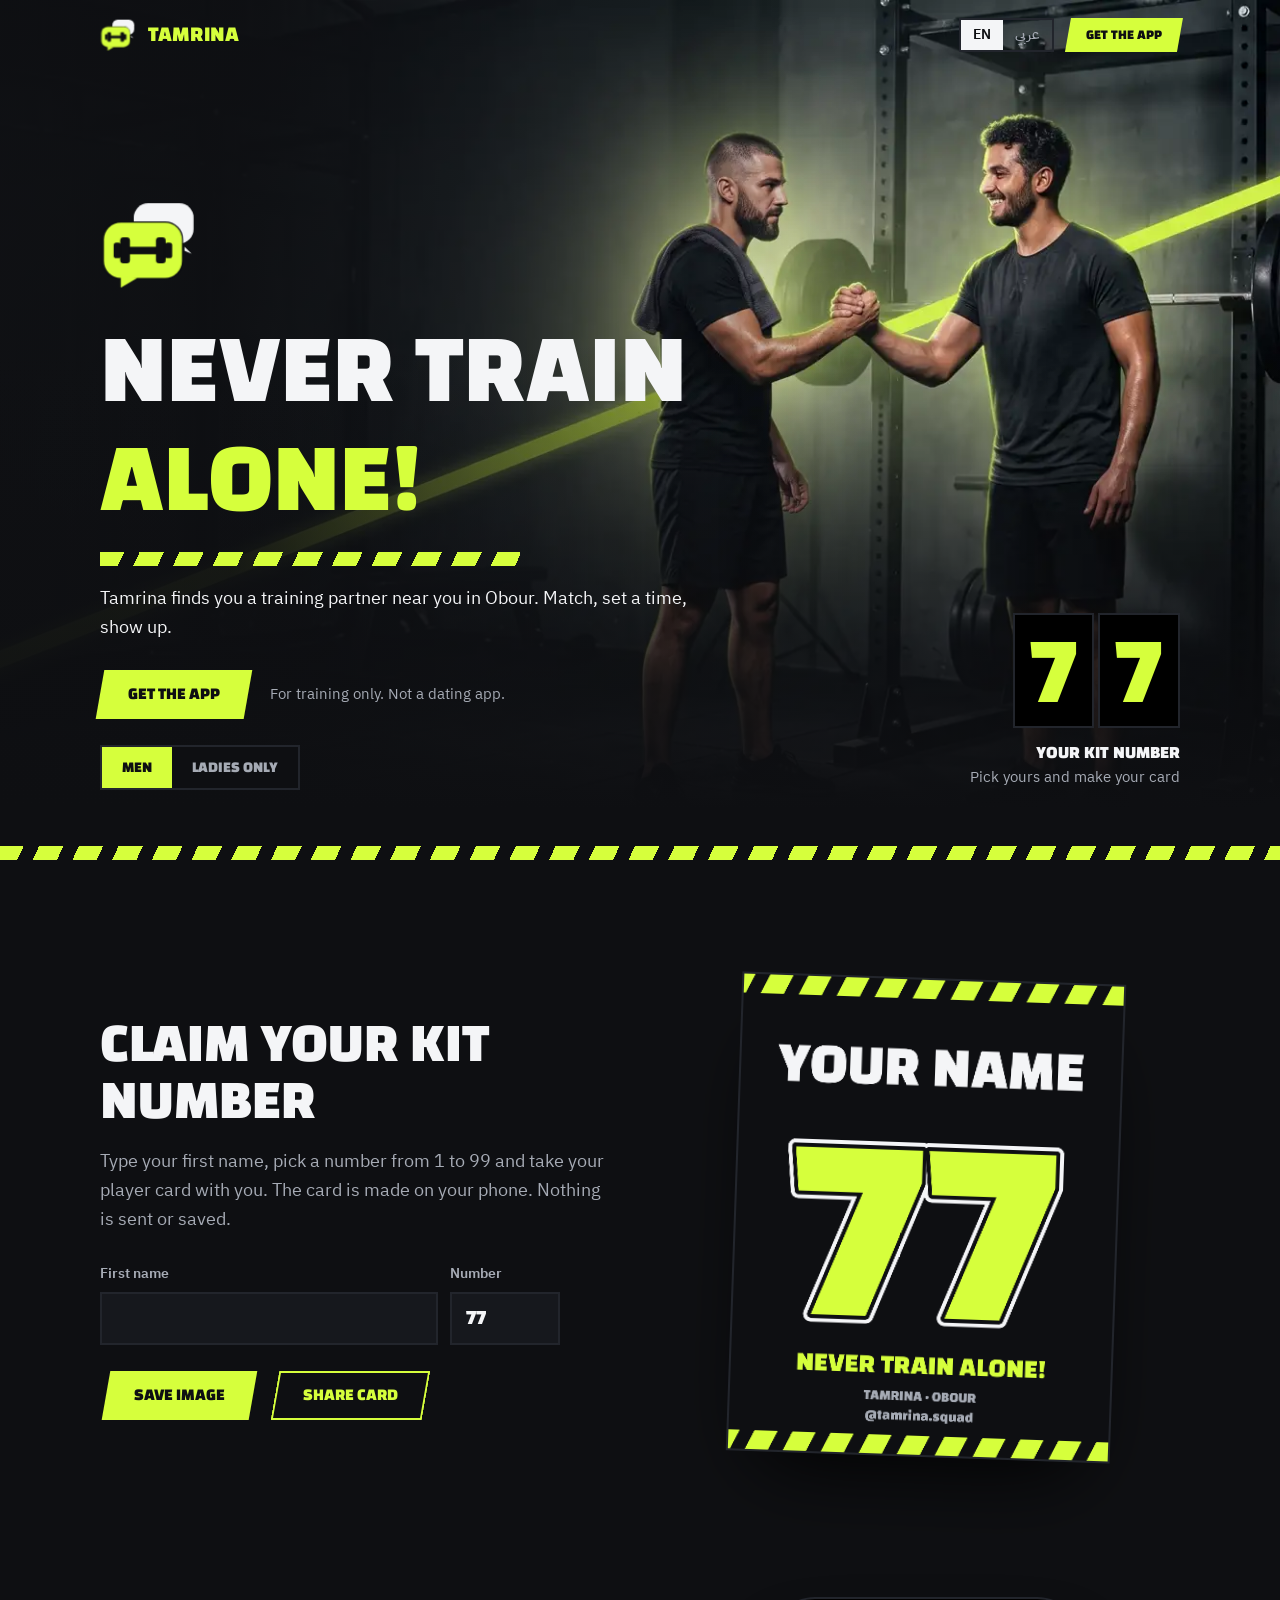
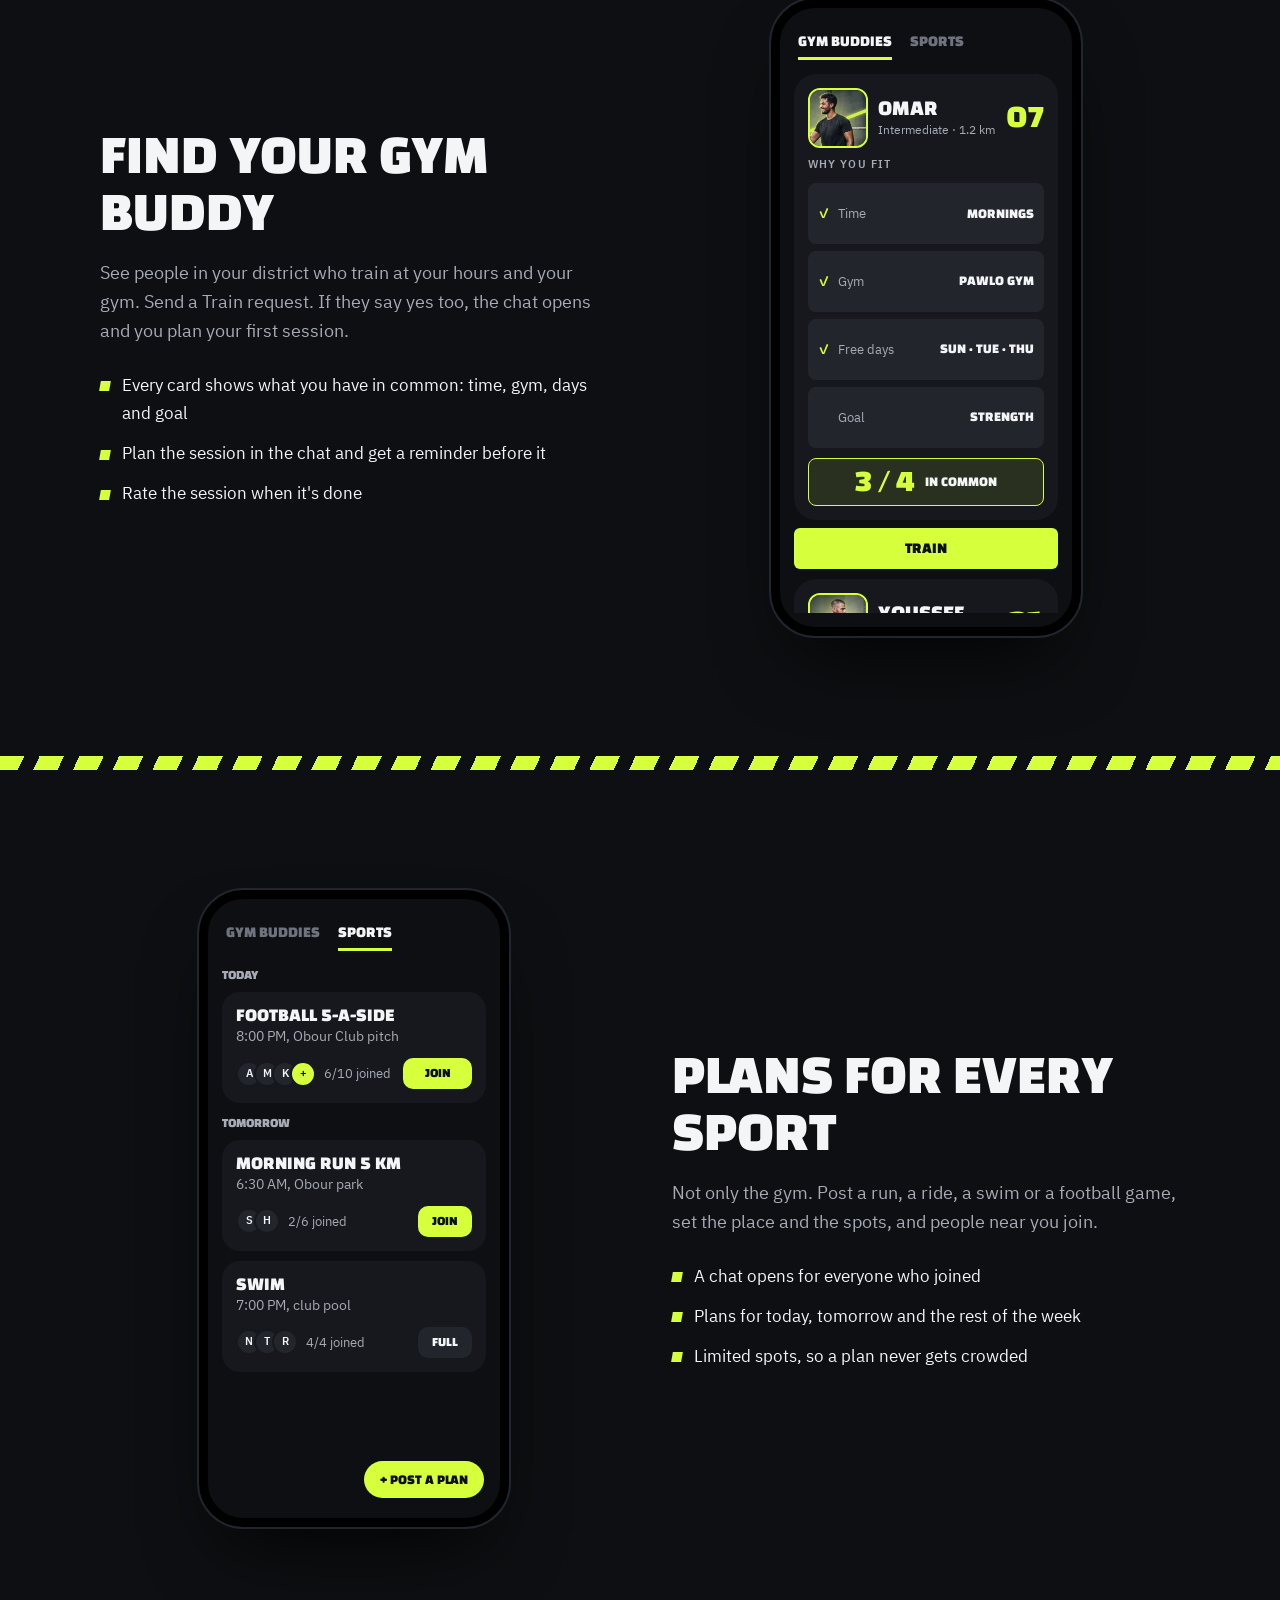
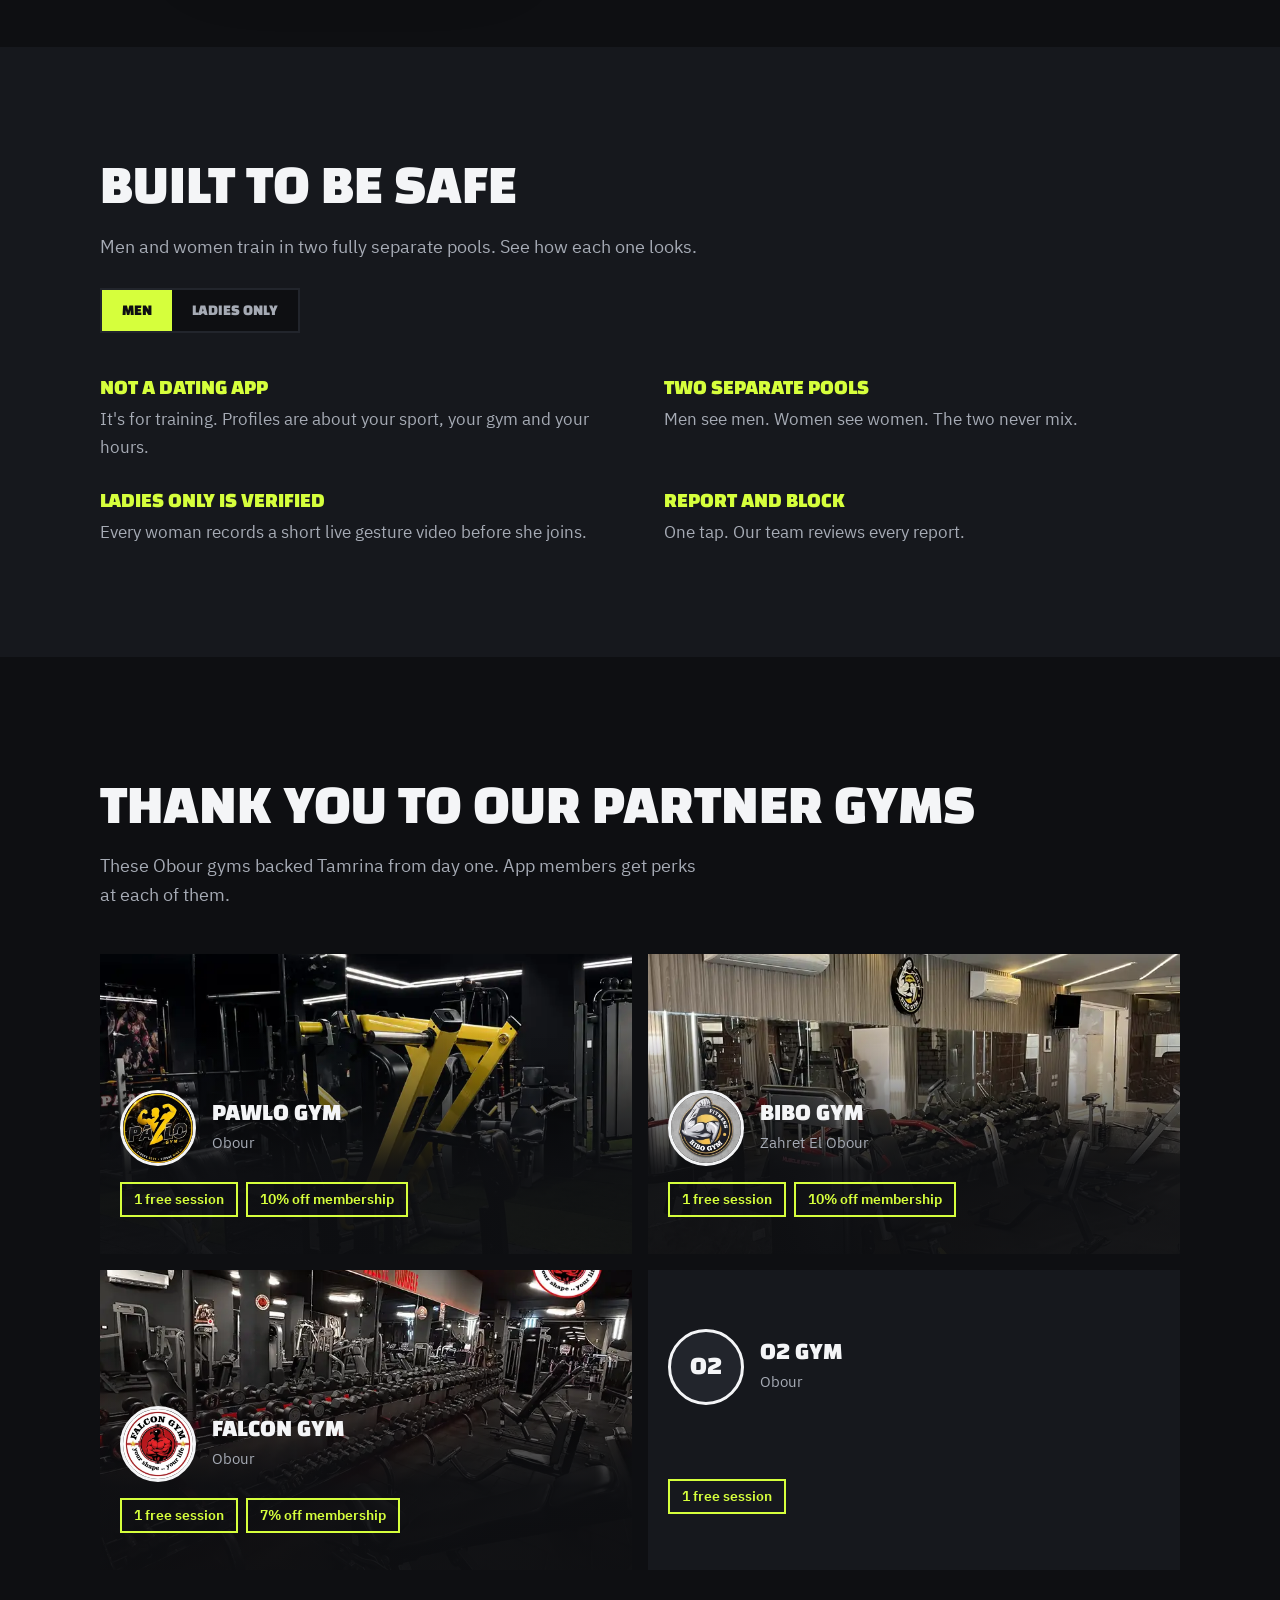
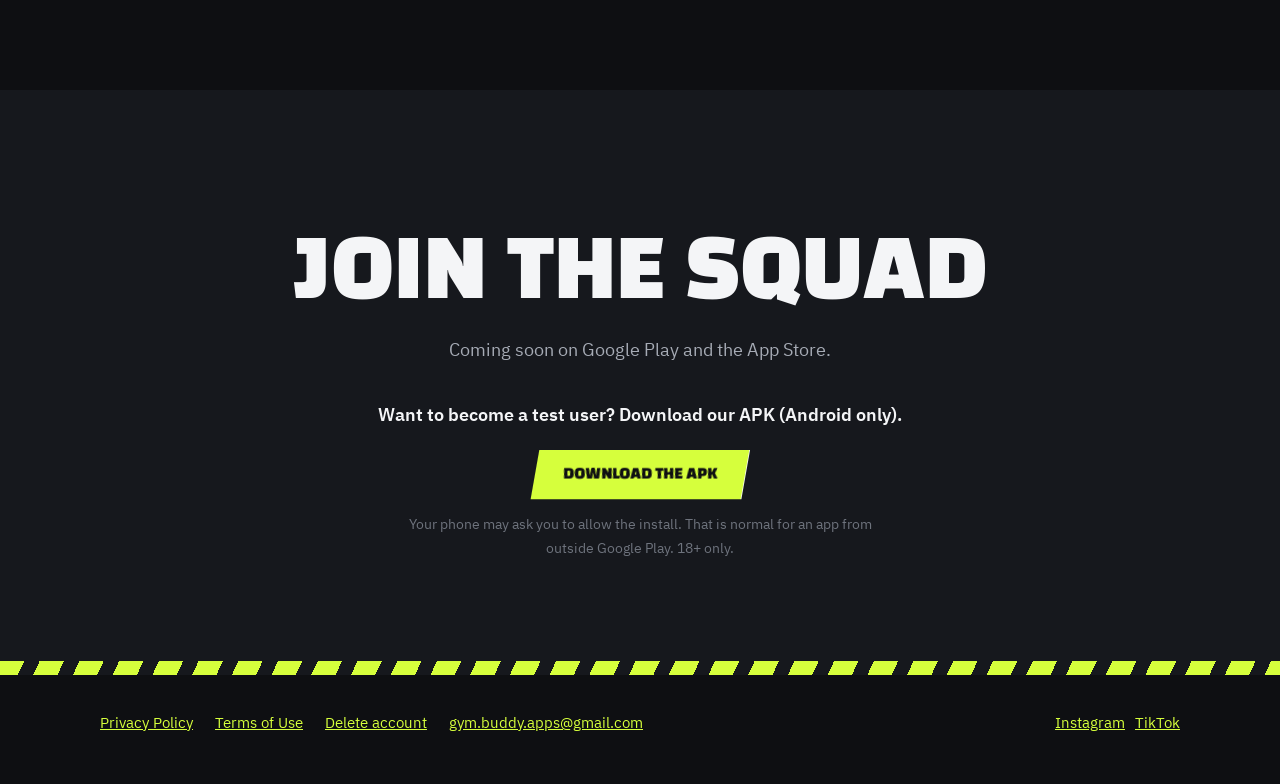
==== commit 4457e6b9: "UI fix 2: kit shape only for a screen's main action Co-Authored-By: Claude Fable 5.1 <noreply@anthro" ====
--- a/index.html
+++ b/index.html
@@ -70,6 +70,29 @@
       <button type="button" data-pool="male" aria-pressed="true" data-ar="رجال">Men</button>
       <button type="button" data-pool="female" aria-pressed="false" data-ar="سيدات فقط">Ladies Only</button>
     </div>
+    <a class="board" href="#kit">
+      <span class="board-no" dir="ltr" aria-hidden="true"><span class="digit"></span><span class="digit"></span></span>
+      <span class="board-txt"><b data-ar="رقم الكيت بتاعك">Your kit number</b><span data-ar="اختار رقمك واعمل الكارت" data-ar-f="اختاري رقمك واعملي الكارت">Pick yours and make your card</span></span>
+    </a>
+  </div>
+  <div class="stripes run"></div>
+</section>
+
+<section class="claim" id="kit">
+  <div class="wrap">
+    <div class="copy">
+      <h2 data-ar="احجز رقم الكيت بتاعك" data-ar-f="احجزي رقم الكيت بتاعك">Claim your kit number</h2>
+      <p class="lede" data-ar="اكتب اسمك واختار رقم من ١ لـ ٩٩، وخد كارت اللاعب بتاعك. الكارت بيتعمل على موبايلك، ومفيش حاجة بتتبعت أو بتتحفظ عندنا." data-ar-f="اكتبي اسمك واختاري رقم من ١ لـ ٩٩، وخدي كارت اللاعبة بتاعك. الكارت بيتعمل على موبايلك، ومفيش حاجة بتتبعت أو بتتحفظ عندنا.">Type your first name, pick a number from 1 to 99 and take your player card with you. The card is made on your phone. Nothing is sent or saved.</p>
+      <div class="fields">
+        <label><span data-ar="الاسم الأول">First name</span><input id="kit-name" type="text" maxlength="12" autocomplete="given-name"></label>
+        <label><span data-ar="الرقم">Number</span><input id="kit-no" type="number" min="1" max="99" inputmode="numeric" dir="ltr"></label>
+      </div>
+      <div class="card-cta">
+        <button class="kit" type="button" id="kit-save"><span data-ar="احفظ الصورة" data-ar-f="احفظي الصورة">Save image</span></button>
+        <button class="kit ghost" type="button" id="kit-share" hidden><span data-ar="شارك الكارت" data-ar-f="شاركي الكارت">Share card</span></button>
+      </div>
+    </div>
+    <canvas id="card" width="1080" height="1350" role="img" aria-label="Player card"></canvas>
   </div>
 </section>
 
@@ -306,14 +329,89 @@
   root.dir = lang === 'ar' ? 'rtl' : 'ltr';
   document.querySelectorAll('[data-lang]').forEach(b => b.setAttribute('aria-pressed', b.dataset.lang === lang));
   try { localStorage.setItem('lang', lang); } catch {}
+  draw();
 }
+
+// Kit number: the hero scoreboard rolls to it, the player card is drawn on a canvas. Nothing leaves the browser.
+const nameIn = document.querySelector('#kit-name');
+const noIn = document.querySelector('#kit-no');
+const card = document.querySelector('#card');
+const digits = document.querySelectorAll('.board .digit');
+digits.forEach(d => d.innerHTML = '<i>' + [...'01234567890123456789'].join('<br>') + '</i>');
+noIn.value = 1 + Math.floor(Math.random() * 99);
+
+const kitNo = () => String(Math.min(99, Math.max(1, parseInt(noIn.value) || 1))).padStart(2, '0');
+
+async function draw() {
+  const no = kitNo();
+  digits.forEach((d, i) => d.style.setProperty('--d', 10 + +no[i]));
+
+  const ar = lang === 'ar', ladies = root.dataset.pool === 'female';
+  const accent = getComputedStyle(root).getPropertyValue('--accent').trim();
+  const name = (nameIn.value.trim() || (ar ? 'اسمك' : 'Your name')).toUpperCase();
+  const slogan = ar ? (ladies ? 'متتمرنيش لوحدك!' : 'متتمرنش لوحدك!') : 'NEVER TRAIN ALONE!';
+  const squad = ar ? 'تمرينة · العبور' : 'TAMRINA · OBOUR';
+  try { await document.fonts.load('800 100px Changa', name + slogan + squad + no); } catch {}
+
+  const c = card.getContext('2d'), W = 1080, H = 1350, bg = '#0e0f12';
+  c.fillStyle = bg;
+  c.fillRect(0, 0, W, H);
+  c.textAlign = 'center';
+  c.direction = ar ? 'rtl' : 'ltr';
+  c.lineJoin = 'round';
+
+  // stripe bands, top and bottom
+  c.fillStyle = accent;
+  for (const y of [0, H - 54]) for (let x = -60; x < W; x += 108) {
+    c.beginPath();
+    c.moveTo(x + 26, y); c.lineTo(x + 92, y); c.lineTo(x + 66, y + 54); c.lineTo(x, y + 54);
+    c.fill();
+  }
+
+  // name over number, like the back of a jersey
+  let size = 170;
+  do c.font = `800 ${size -= 6}px Changa, sans-serif`; while (c.measureText(name).width > 920);
+  c.fillStyle = '#f4f5f7';
+  c.fillText(name, W / 2, 300);
+
+  c.font = '800 760px Changa, sans-serif';
+  c.strokeStyle = '#f4f5f7'; c.lineWidth = 44; c.strokeText(no, W / 2, 960);
+  c.strokeStyle = bg; c.lineWidth = 22; c.strokeText(no, W / 2, 960);
+  c.fillStyle = accent; c.fillText(no, W / 2, 960);
+
+  c.font = '800 76px Changa, sans-serif';
+  c.fillText(slogan, W / 2, 1120);
+  c.font = '800 40px Changa, sans-serif';
+  c.fillStyle = '#a6abb5';
+  c.fillText(squad, W / 2, 1196);
+  c.direction = 'ltr'; // keeps the @ in front in Arabic too
+  c.fillText('@tamrina.squad', W / 2, 1252);
+}
+nameIn.oninput = noIn.oninput = draw;
+
+const cardFile = () => new Promise(done => card.toBlob(b => done(new File([b], `tamrina-kit-${kitNo()}.png`, { type: 'image/png' }))));
+
+document.querySelector('#kit-save').onclick = async () => {
+  const f = await cardFile(), a = document.createElement('a');
+  a.href = URL.createObjectURL(f);
+  a.download = f.name;
+  a.click();
+  URL.revokeObjectURL(a.href);
+};
+
+// Share sheet (WhatsApp, Instagram...) only where the phone can share files
+const shareBtn = document.querySelector('#kit-share');
+try { shareBtn.hidden = !navigator.canShare({ files: [new File([], 'a.png', { type: 'image/png' })] }); } catch {}
+shareBtn.onclick = async () => {
+  try { await navigator.share({ files: [await cardFile()], text: 'Tamrina: ' + location.origin + location.pathname }); } catch {}
+};
 document.querySelectorAll('[data-lang]').forEach(b => b.onclick = () => setLang(b.dataset.lang));
 
 // Posters can link to ?lang=ar. Otherwise remember the last choice, English by default.
 let saved;
 try { saved = localStorage.getItem('lang'); } catch {}
 const start = new URLSearchParams(location.search).get('lang') || saved;
-if (start === 'ar') setLang('ar');
+if (start === 'ar') setLang('ar'); else draw();
 
 // Men / Ladies Only switch recolours the whole page.
 document.querySelectorAll('[data-pool]').forEach(b => b.onclick = () => {
--- a/landing.css
+++ b/landing.css
@@ -97,7 +97,7 @@
     linear-gradient(to top, var(--bg) 6%, transparent 60%),
     linear-gradient(calc(90deg * var(--sign)), rgb(14 15 18 / .92) 18%, transparent 68%);
 }
-.hero-in { padding-block: 120px 56px; width: 100%; }
+.hero-in { padding-block: 120px 70px; width: 100%; }
 .mark { width: 104px; height: auto; overflow: visible; margin-bottom: 18px; }
 .hero h1 { font-size: clamp(3.1rem, 9vw, 6.2rem); }
 .hero h1 span { display: block; overflow: hidden; padding-block: .08em; margin-block: -.08em; }
@@ -131,6 +131,57 @@
 [dir="rtl"] .hero .stripes { animation-name: sweep-rtl; }
 @keyframes sweep-rtl { from { clip-path: inset(0 0 0 100%); } to { clip-path: inset(0); } }
 @keyframes fade { from { opacity: 0; } }
+
+/* Stripe band that runs slowly along the bottom of the hero */
+.hero .stripes.run { position: absolute; inset: auto 0 0; width: auto; margin: 0; overflow: hidden; background: none; animation: none; }
+.stripes.run::before {
+  content: ""; position: absolute; inset: 0 -80px;
+  background: repeating-linear-gradient(115deg, var(--accent) 0 22px, transparent 22px 36px);
+}
+@media (prefers-reduced-motion: no-preference) {
+  .stripes.run::before { animation: run 2.4s linear infinite; }
+}
+/* 39.72px = one stripe (36px) measured along the band */
+@keyframes run { to { transform: translateX(calc(39.72px * var(--sign))); } }
+
+/* Scoreboard: two digit windows that roll to the kit number */
+.board { display: inline-flex; align-items: center; gap: 14px; margin-top: 30px; text-decoration: none; color: var(--ink); }
+.board-no { display: flex; gap: 4px; font: 800 3rem/1 "Changa", sans-serif; color: var(--accent); }
+.digit { height: 1.2em; width: .85em; overflow: hidden; background: #000; border: 2px solid var(--raised); text-align: center; }
+.digit i { display: block; font-style: normal; line-height: 1.2; transform: translateY(calc(-1.2em * var(--d, 0))); }
+.board-txt { display: grid; gap: 2px; color: var(--muted); font-size: .95rem; }
+.board-txt b { font: 800 1.1rem/1.2 "Changa", sans-serif; text-transform: uppercase; color: var(--ink); }
+@media (prefers-reduced-motion: no-preference) {
+  .board { animation: fade .6s 1.9s both; }
+  .digit i { transition: transform 1.6s 2s cubic-bezier(.2, .7, .2, 1); }
+  .digit + .digit i { transition-duration: 2.2s; }
+}
+@media (min-width: 860px) {
+  .hero-in { position: relative; }
+  .board { position: absolute; inset-inline-end: 20px; bottom: 70px; flex-direction: column; align-items: flex-end; text-align: end; }
+  .board-no { font-size: 6rem; }
+}
+
+/* Claim your kit number */
+.claim { padding-block: clamp(64px, 10vw, 120px) 24px; }
+.claim .wrap { display: grid; gap: 40px; align-items: center; }
+[lang="ar"] .claim h2 { line-height: 1.3; } /* Arabic letters touch when the heading wraps */
+.fields { display: grid; grid-template-columns: 1fr 110px; gap: 12px; margin-top: 28px; max-width: 460px; }
+.fields label { display: grid; gap: 6px; color: var(--muted); font-size: .9rem; font-weight: 600; }
+.fields input {
+  width: 100%; background: var(--surface); color: var(--ink);
+  border: 2px solid var(--raised); border-radius: 0; padding: 12px 14px;
+  font: 800 1.3rem/1.2 "Changa", sans-serif; text-transform: uppercase;
+}
+.fields input:focus { outline: 0; border-color: var(--accent); }
+.card-cta { display: flex; flex-wrap: wrap; gap: 14px 22px; margin-top: 26px; padding-inline-start: 6px; }
+.kit.ghost { background: none; color: var(--accent); box-shadow: inset 0 0 0 2px var(--accent); }
+#card {
+  width: min(380px, 88%); height: auto; margin-inline: auto;
+  rotate: calc(2deg * var(--sign));
+  box-shadow: 0 0 0 2px var(--raised), 0 40px 80px -30px #000;
+}
+@media (min-width: 860px) { .claim .wrap { grid-template-columns: 1fr 1fr; gap: 64px; } }
 
 /* Feature sections */
 .feature { padding-block: clamp(64px, 10vw, 120px); }
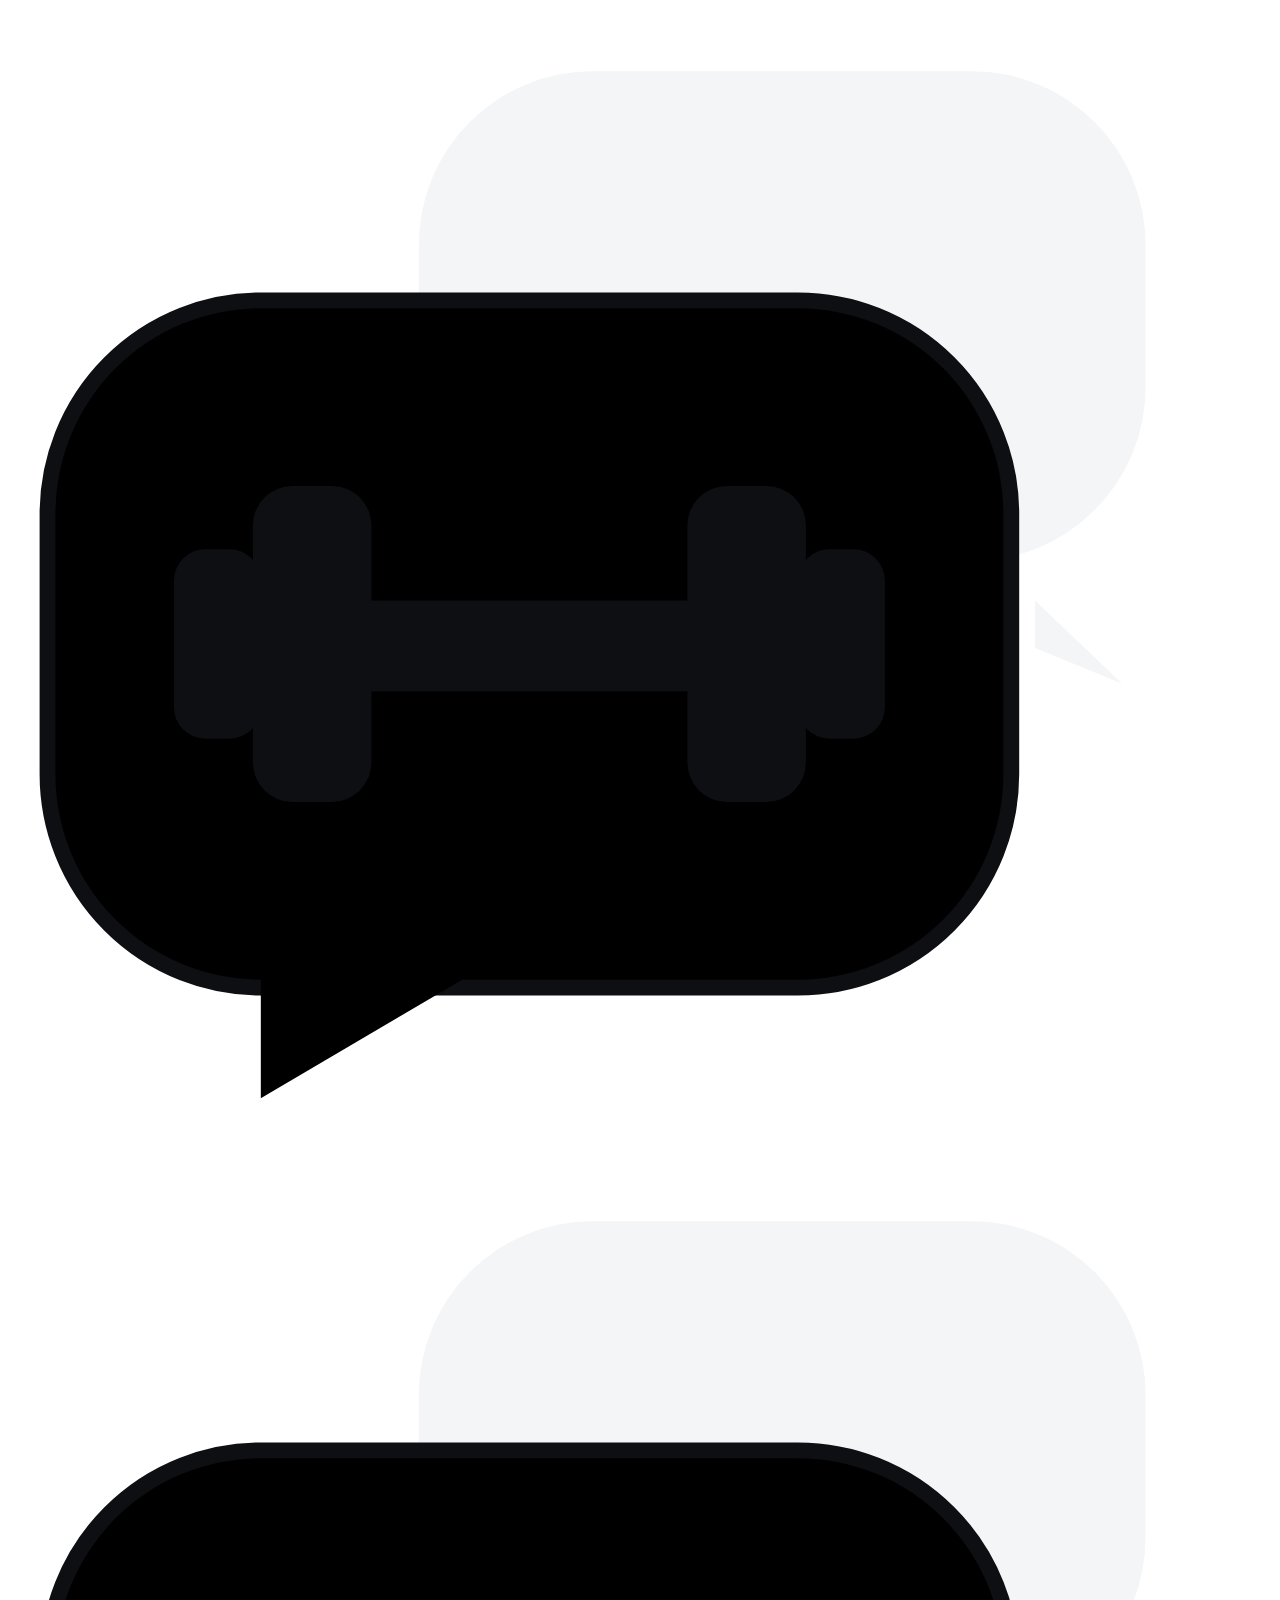
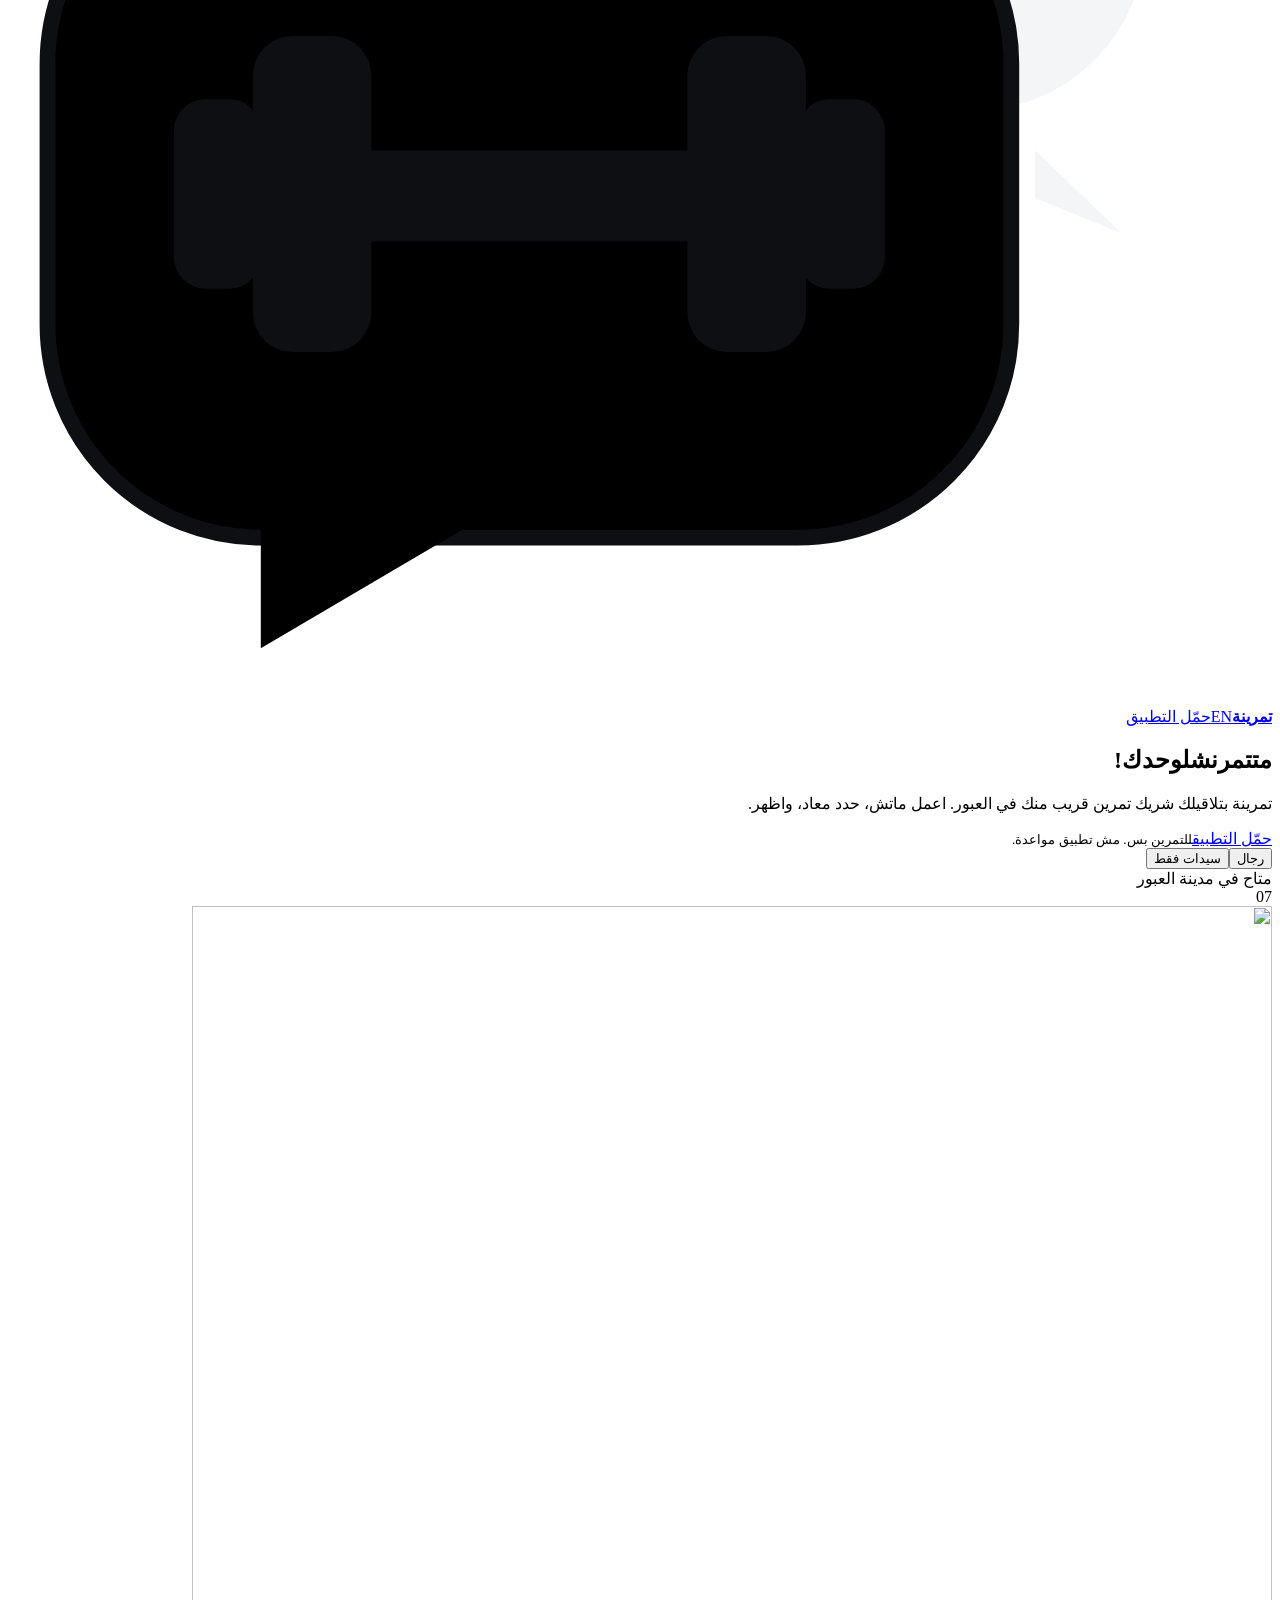
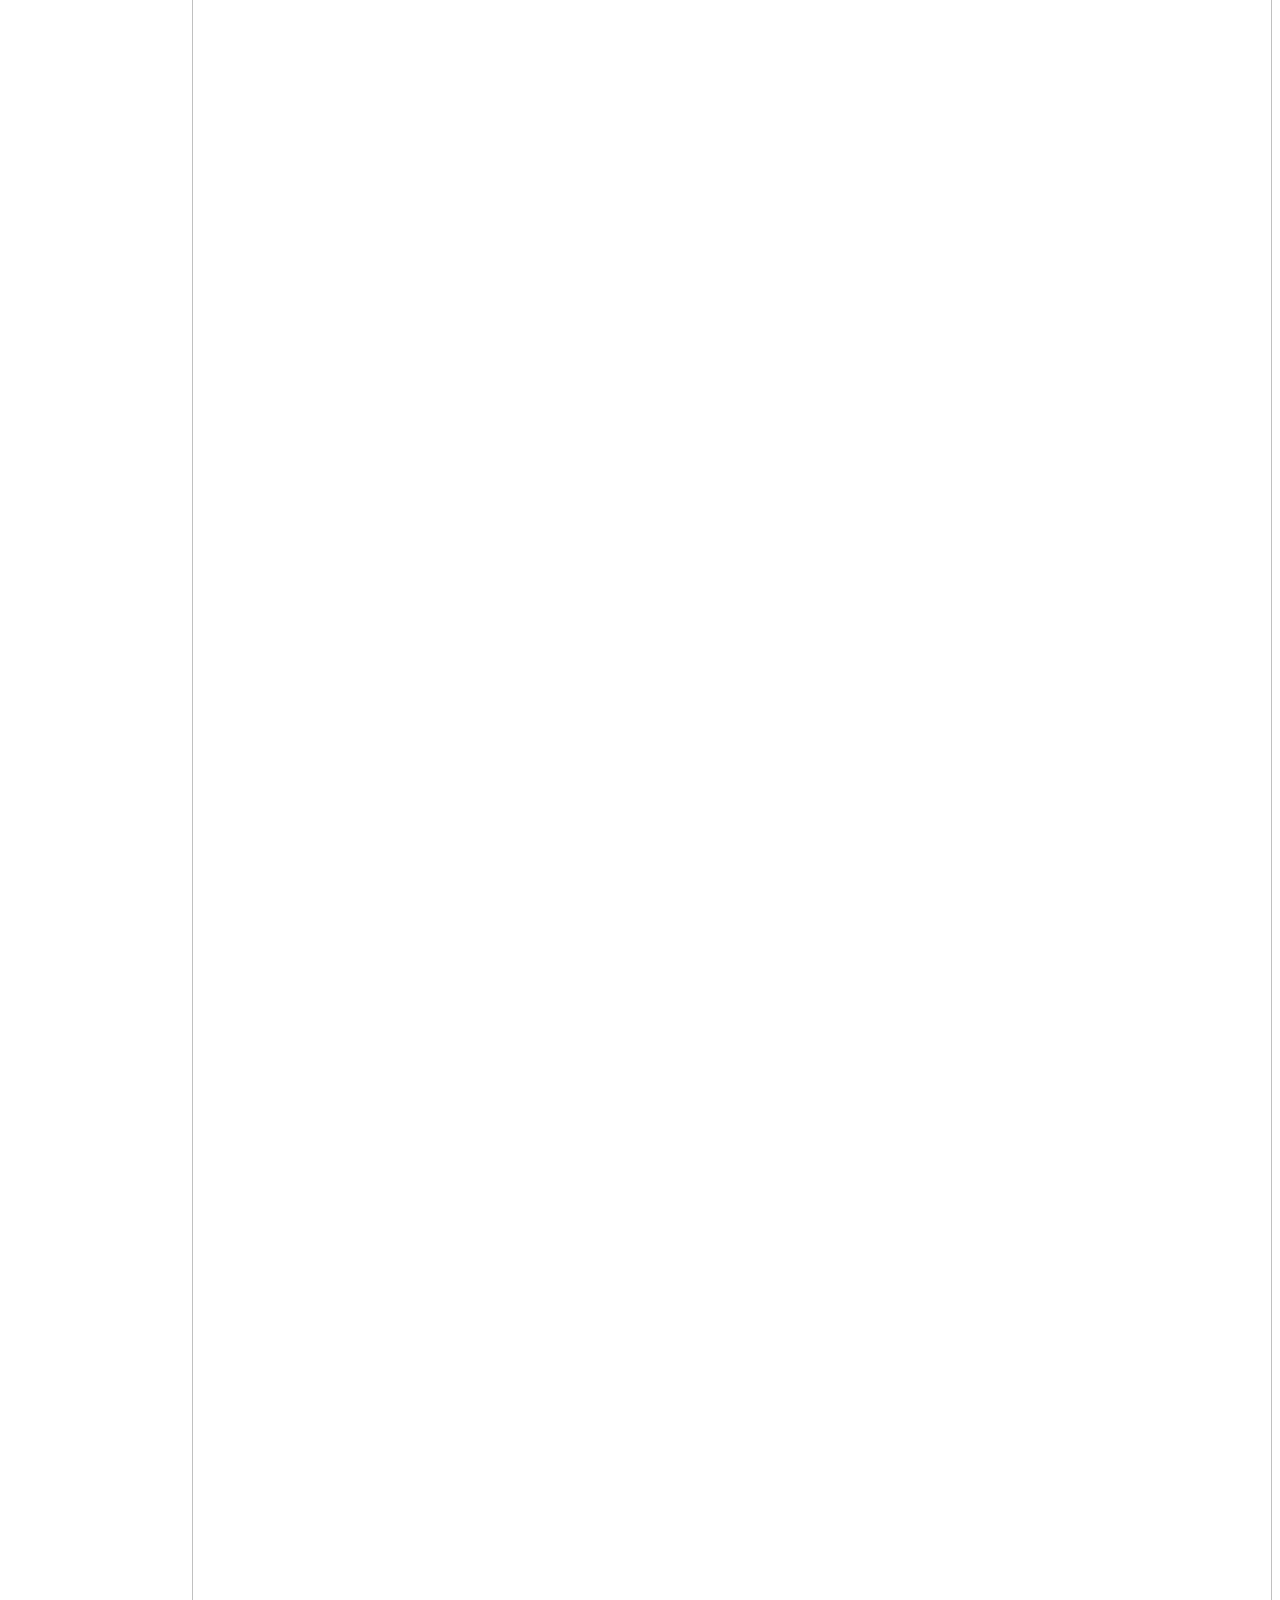
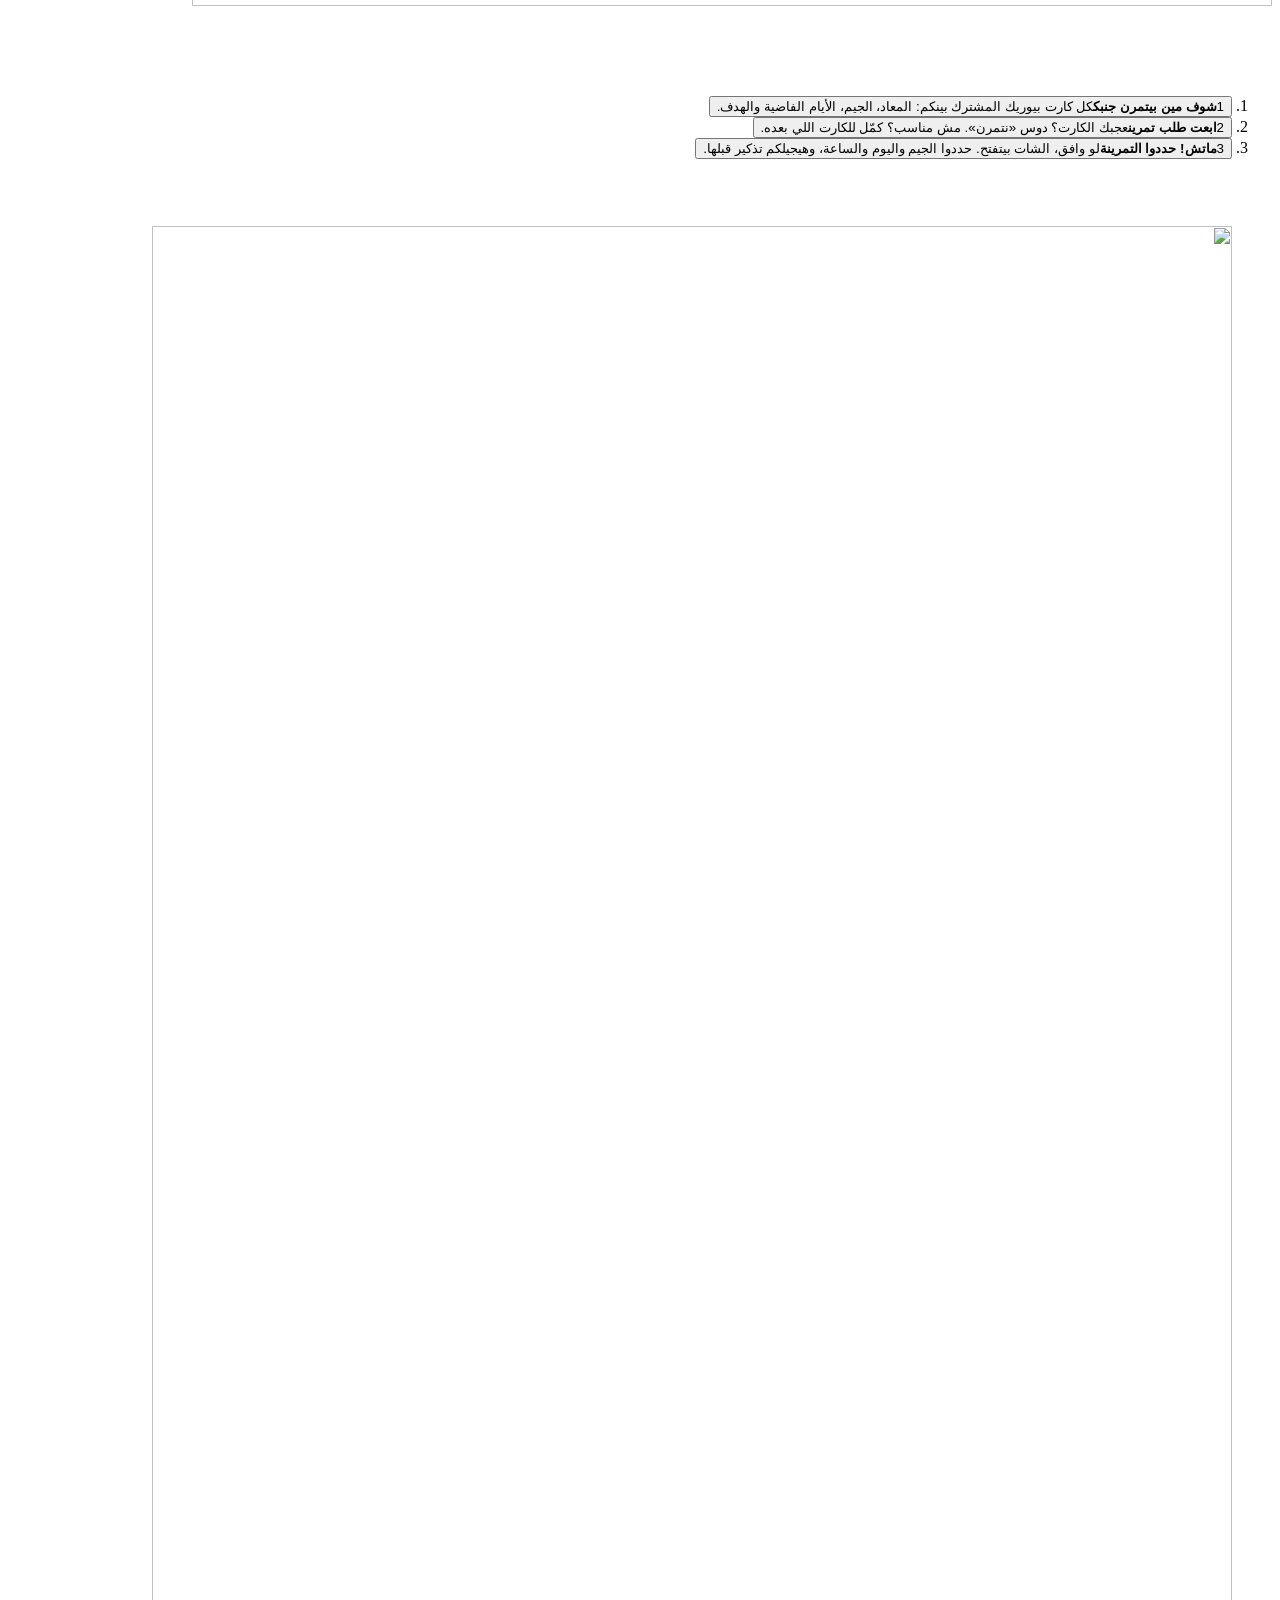
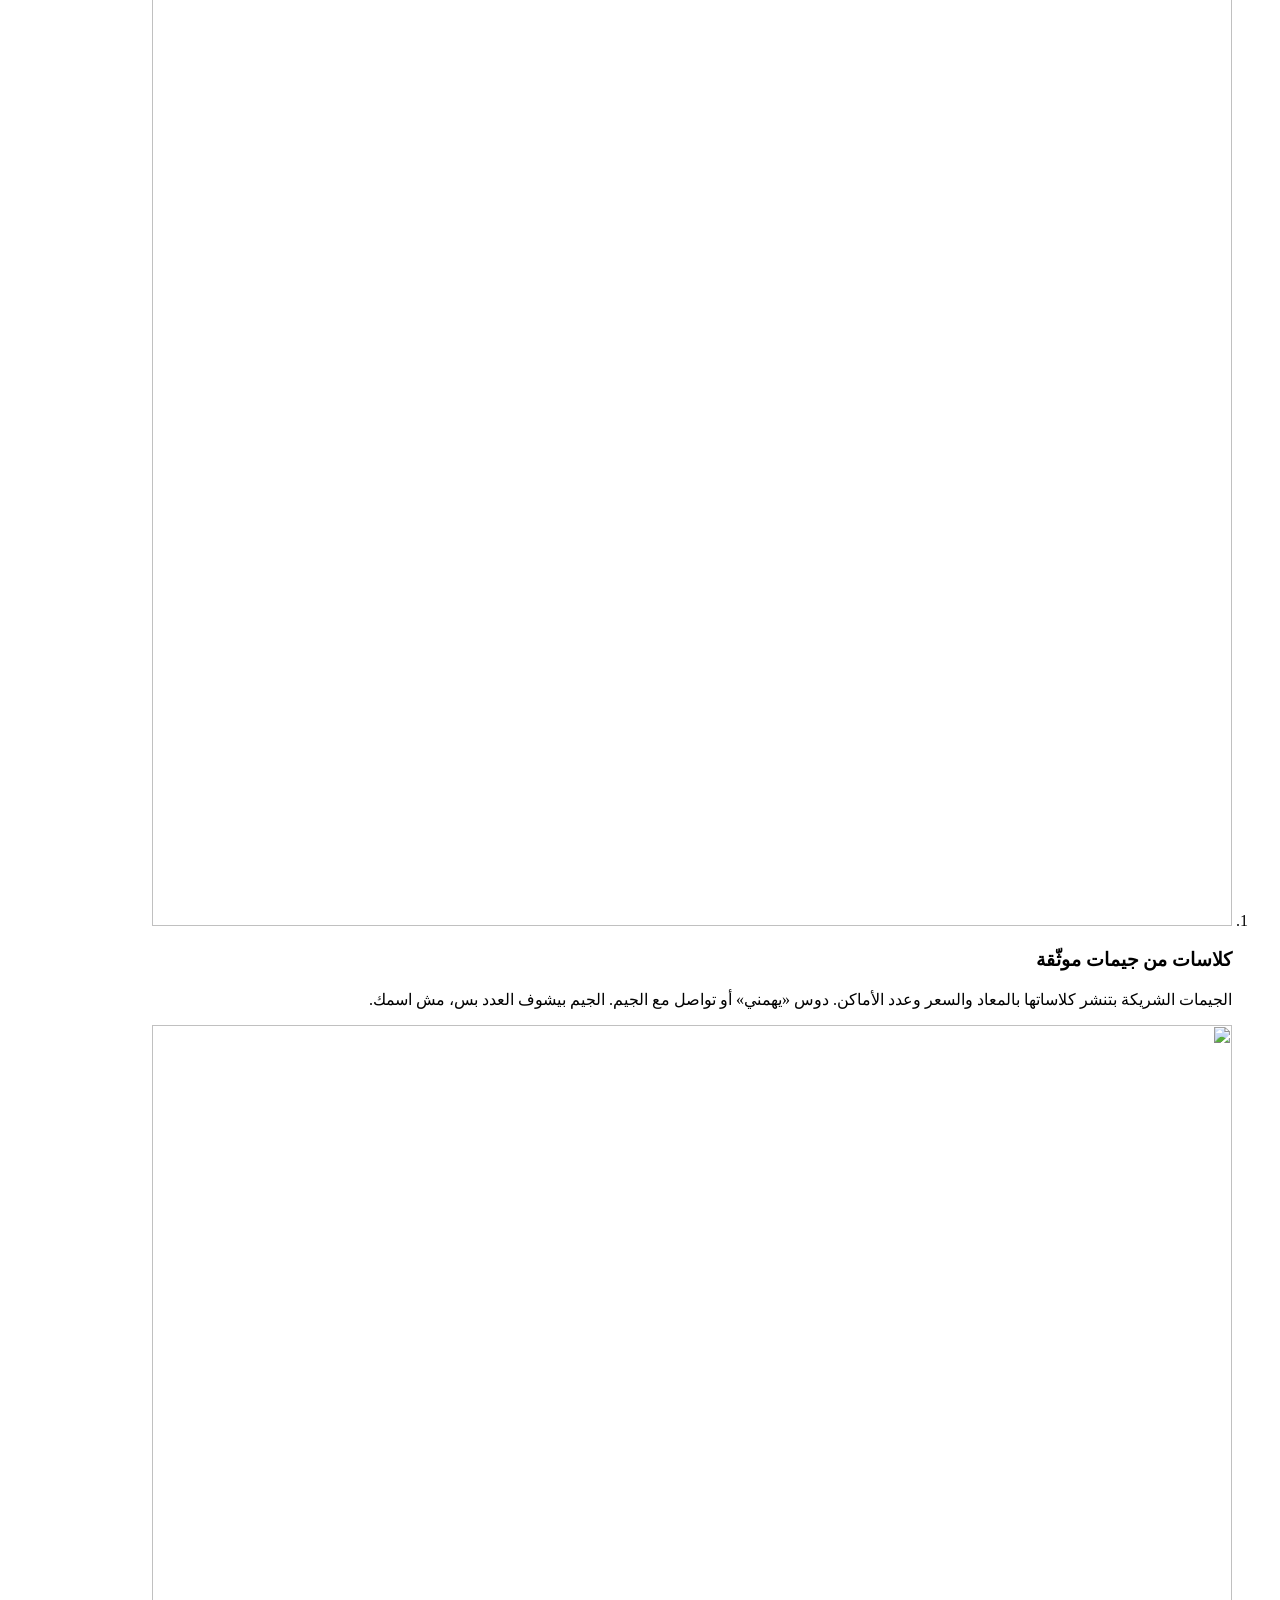
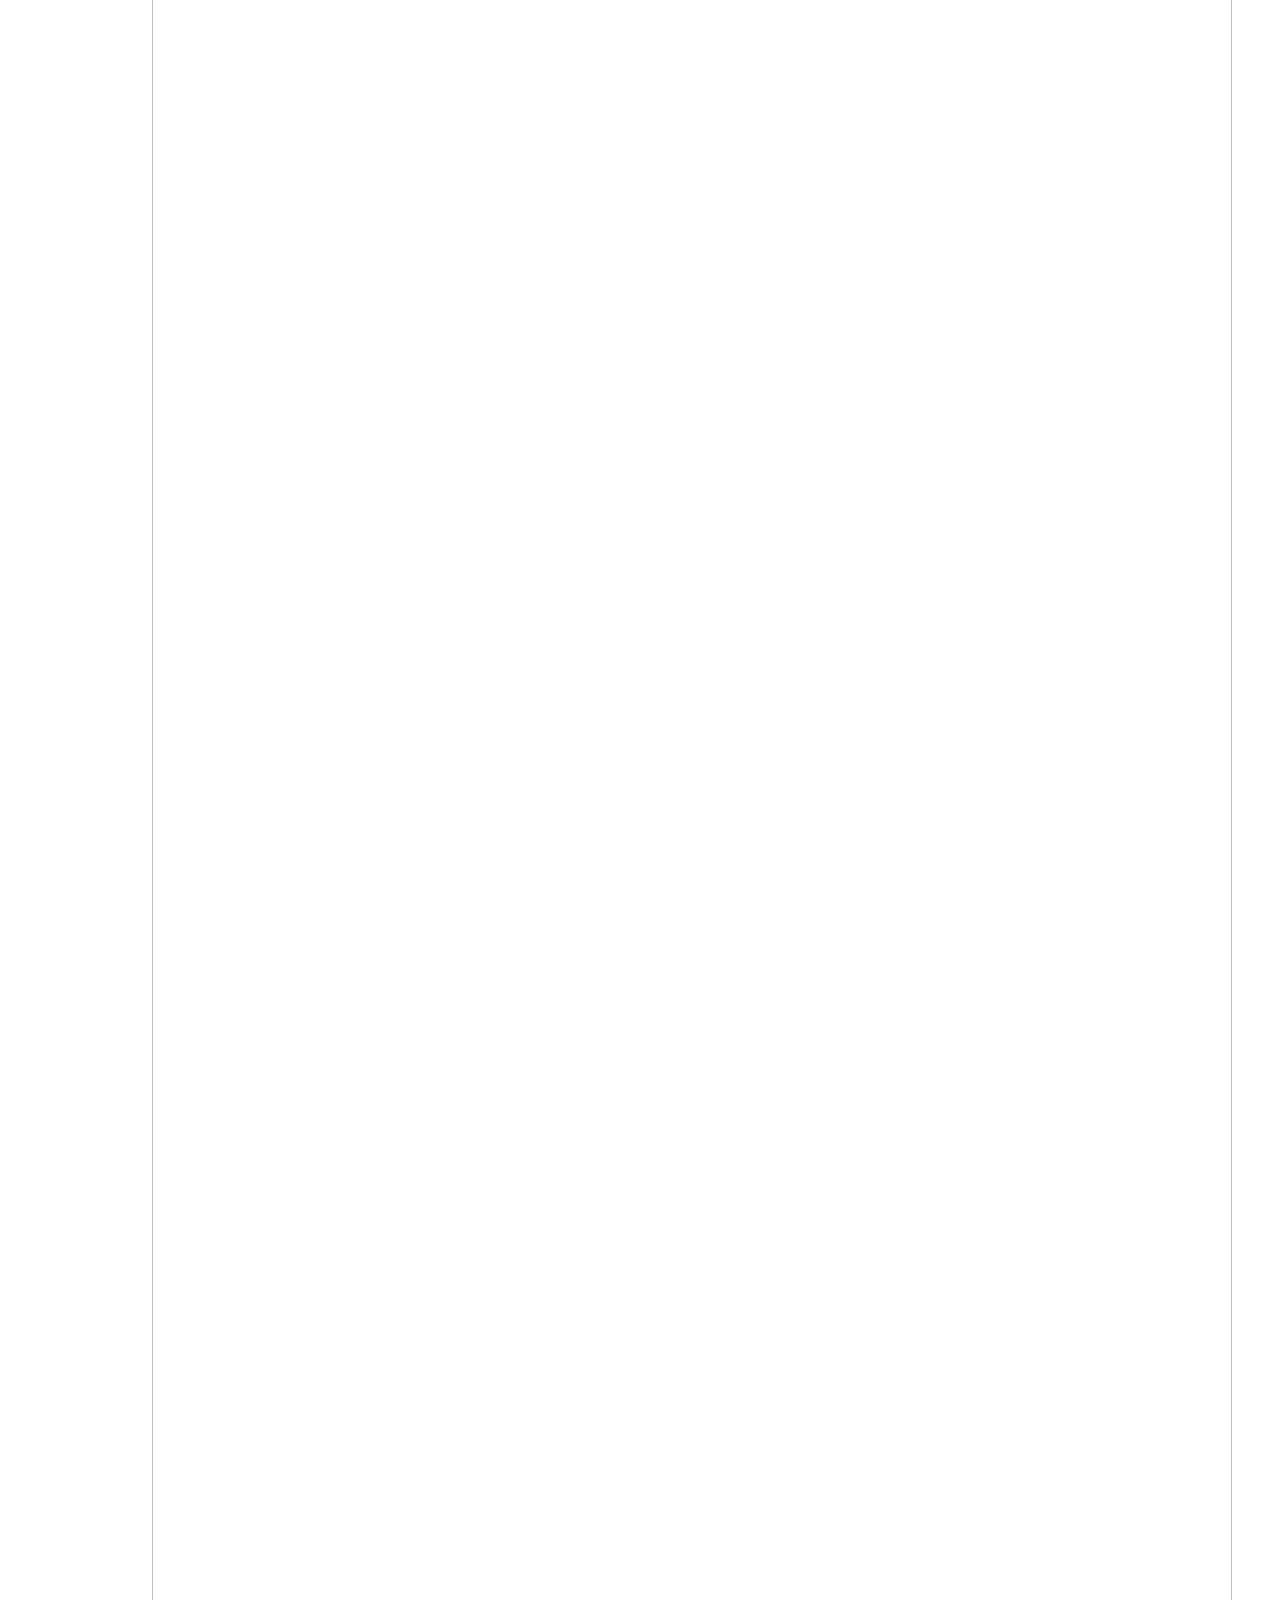
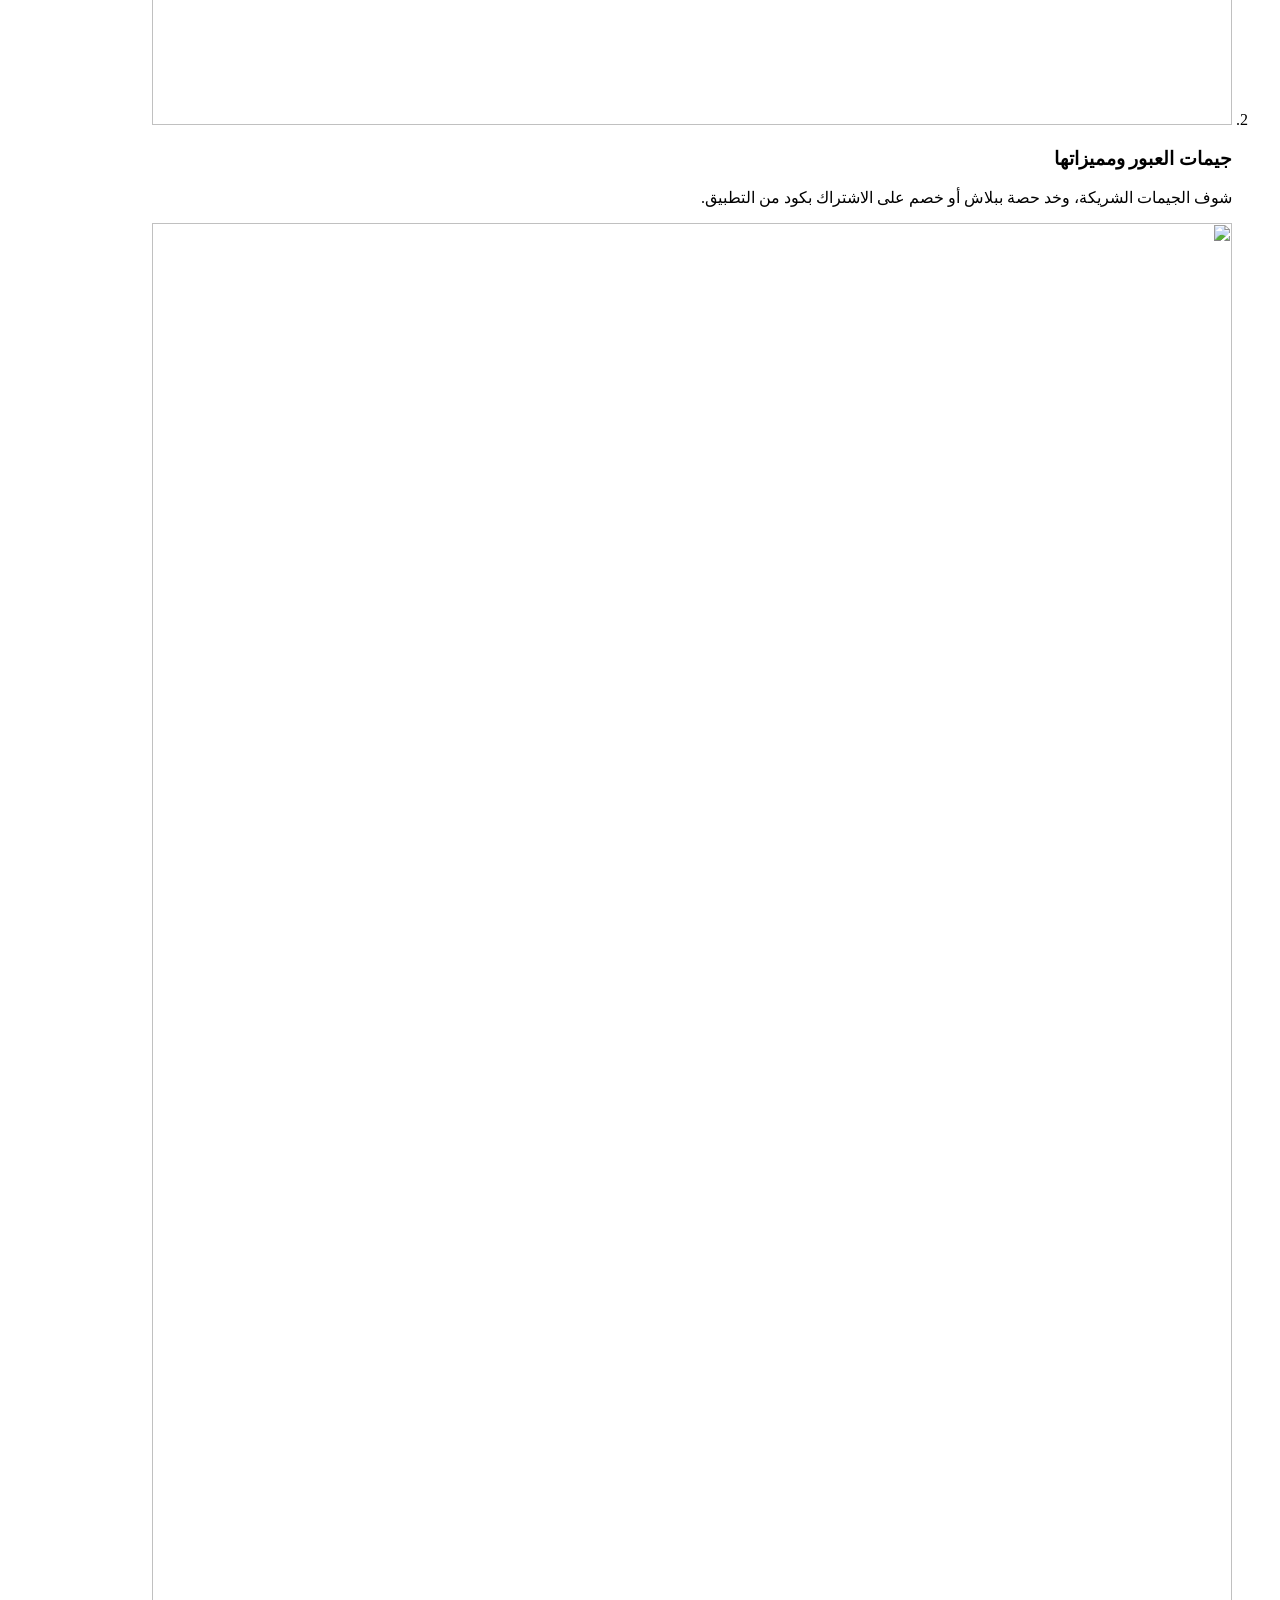
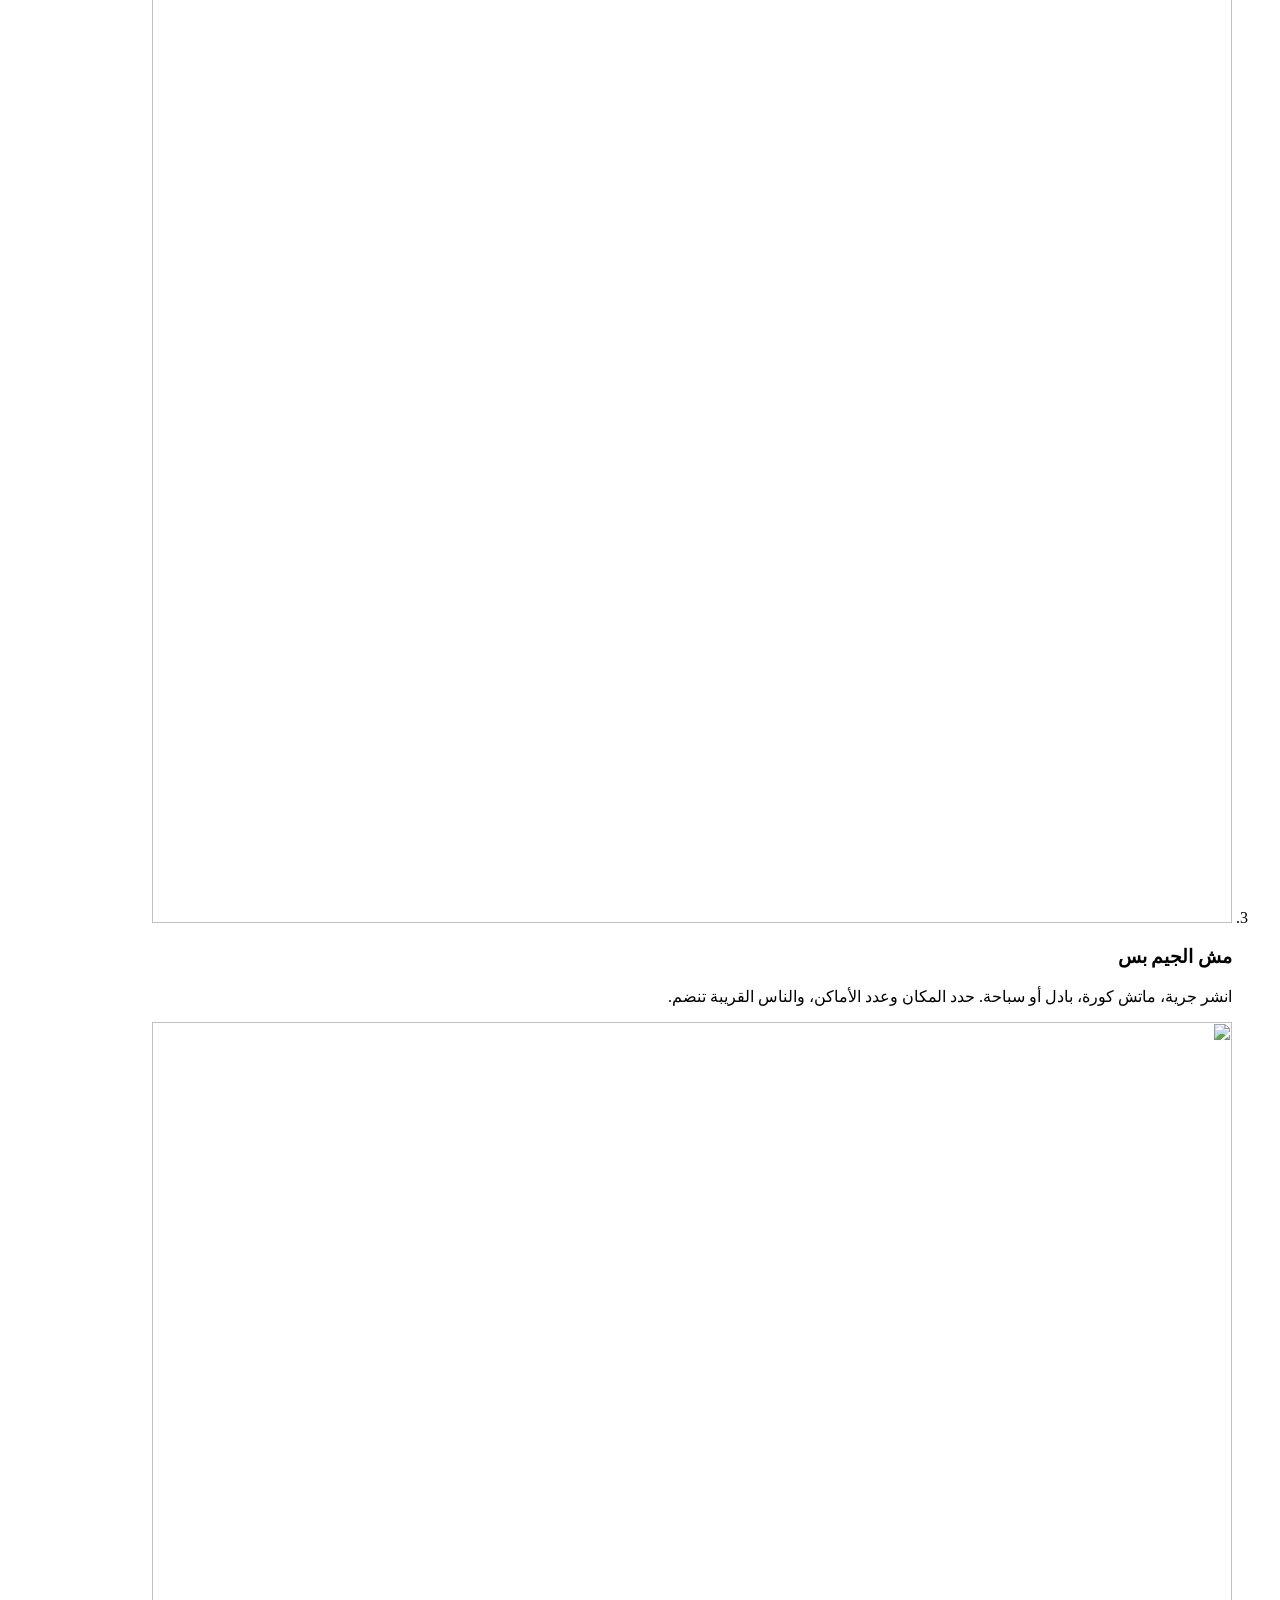
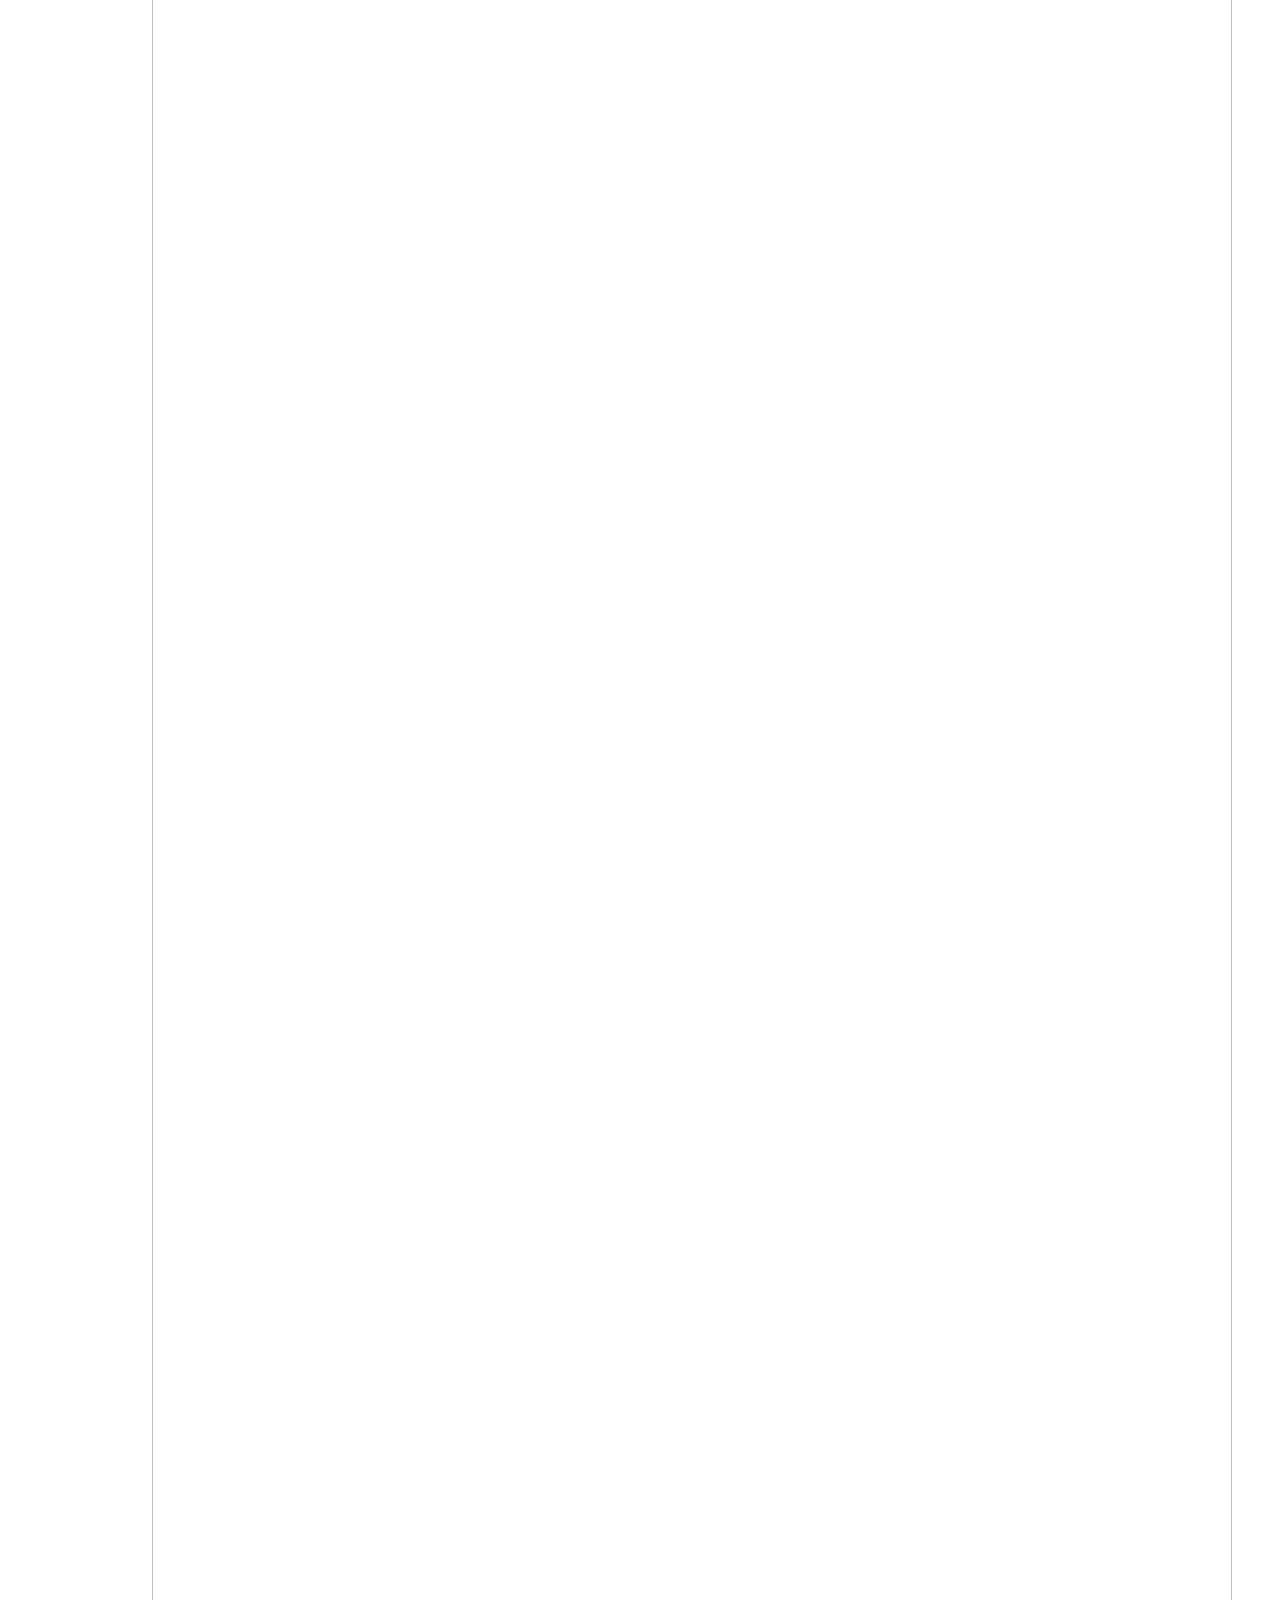
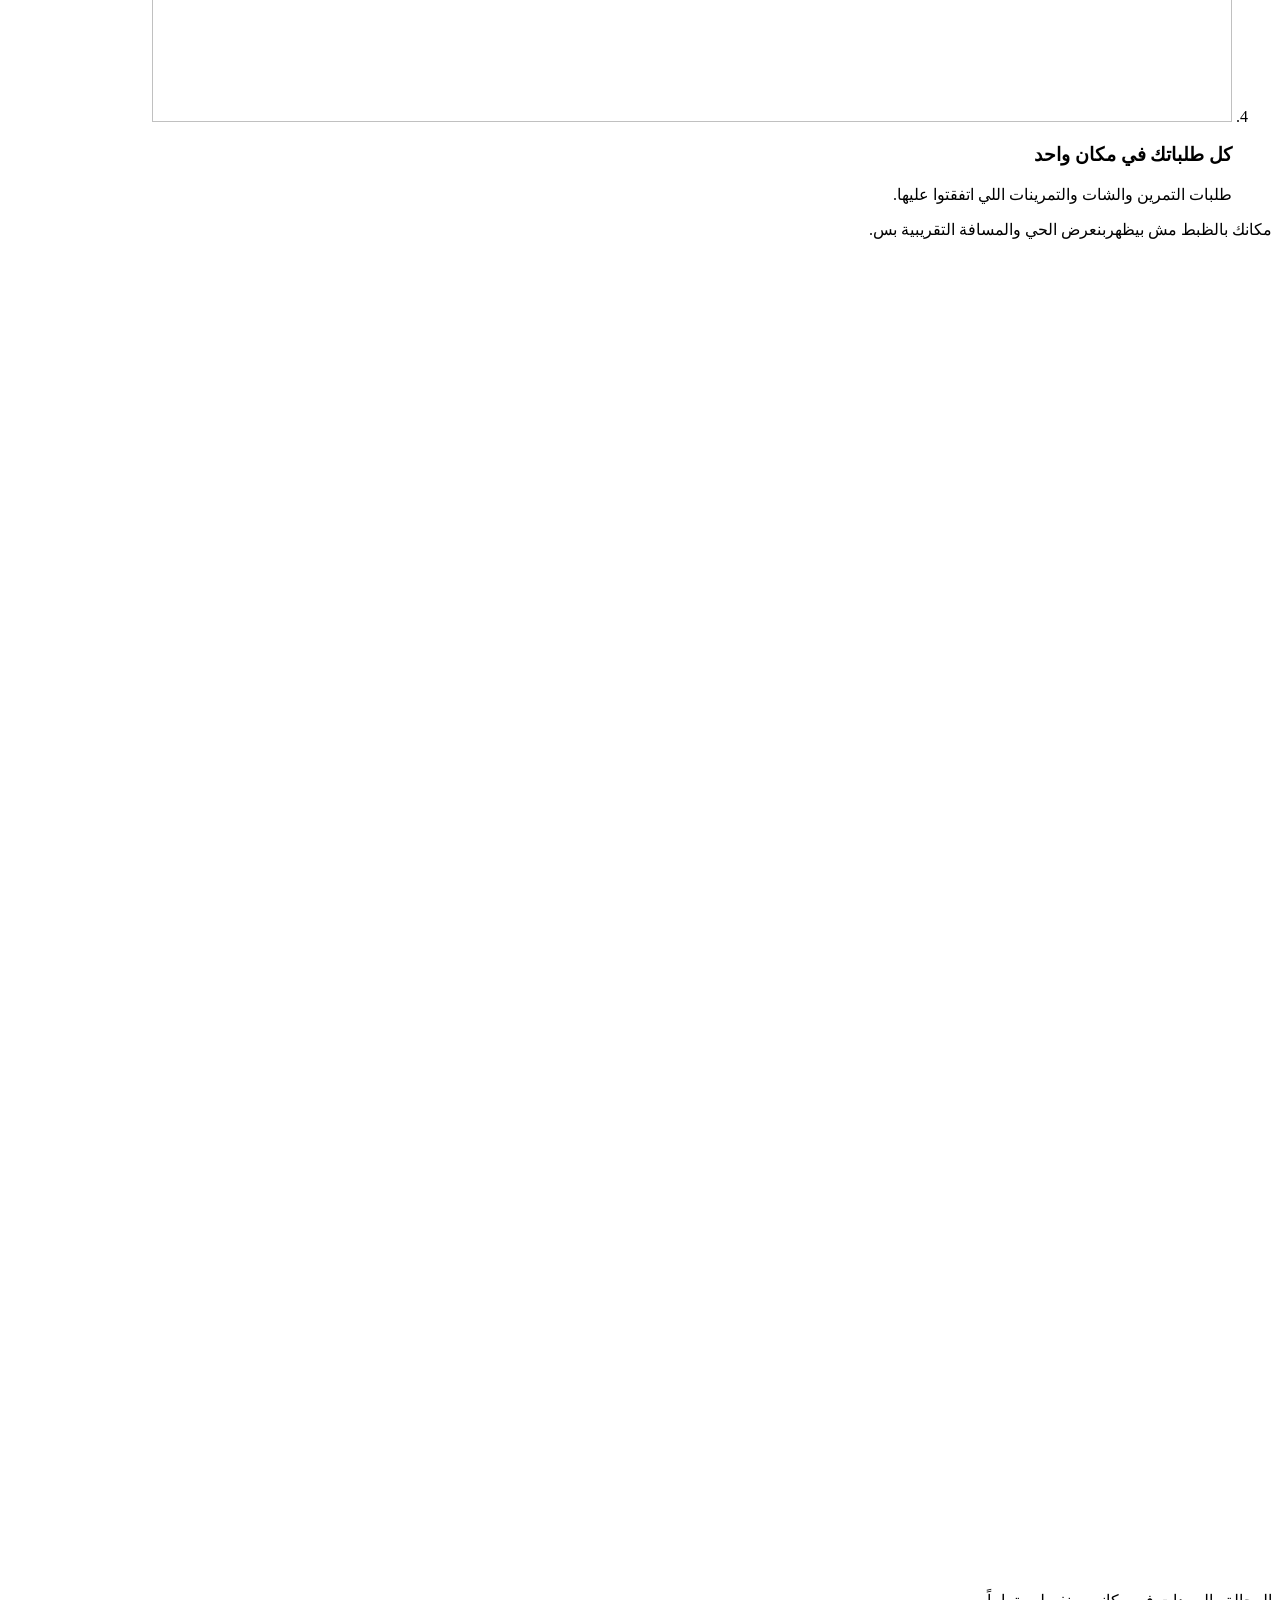
==== commit de974a41: "Website: new Tamrina site (site-v3, Next.js static export) replaces the landing page Built with BASE" ====
--- a/index.html
+++ b/index.html
@@ -1,428 +1 @@
-<!doctype html>
-<html lang="en" dir="ltr">
-<head>
-<meta charset="utf-8">
-<meta name="viewport" content="width=device-width, initial-scale=1">
-<title>Tamrina: find a training partner in Obour</title>
-<meta name="description" content="Tamrina finds you a training partner near you in Obour. Gym buddies, sports plans, partner gym perks. Not a dating app.">
-<meta property="og:title" content="Tamrina: Never Train Alone!">
-<meta property="og:description" content="Find a training partner near you in Obour. Not a dating app.">
-<meta property="og:image" content="https://gymbuddyapps-ux.github.io/gymbuddy/img/hero.webp">
-<meta name="theme-color" content="#0e0f12">
-<link rel="icon" href="img/logo.svg" type="image/svg+xml">
-<link rel="preconnect" href="https://fonts.gstatic.com" crossorigin>
-<link rel="stylesheet" href="https://fonts.googleapis.com/css2?family=Changa:wght@800&family=IBM+Plex+Sans+Arabic:wght@400;600&display=swap">
-<link rel="stylesheet" href="landing.css">
-</head>
-<body>
-
-<header class="top">
-  <a class="brand" href="#top" aria-label="Tamrina">
-    <svg viewBox="96 120 320 290" width="38" height="38" aria-hidden="true"><use href="#m-back"/><use href="#m-front"/></svg>
-    <b><i>Tamrina</i></b>
-  </a>
-  <div class="lang" role="group" aria-label="Language">
-    <button type="button" data-lang="en" aria-pressed="true">EN</button>
-    <button type="button" data-lang="ar" aria-pressed="false" lang="ar">عربي</button>
-  </div>
-  <a class="kit small" href="#get"><span data-ar="حمّل التطبيق" data-ar-f="حمّلي التطبيق">Get the app</span></a>
-</header>
-
-<main id="top">
-
-<section class="hero">
-  <img class="hero-photo m" src="img/hero.webp" alt="" width="1600" height="893" fetchpriority="high">
-  <picture class="f">
-    <source media="(min-width: 860px)" srcset="img/hero-f-wide.webp">
-    <img class="hero-photo" src="img/hero-f.webp" alt="" loading="lazy">
-  </picture>
-  <div class="wrap hero-in">
-    <svg class="mark" viewBox="96 120 320 290" aria-hidden="true">
-      <g id="m-back" fill="#F4F5F7">
-        <rect x="200" y="136" width="184" height="124" rx="44"/>
-        <path d="M356 270l22 21-22-9z"/>
-      </g>
-      <g id="m-front">
-        <g fill="var(--accent)" stroke="#0E0F12" stroke-width="8" paint-order="stroke">
-          <rect x="108" y="196" width="240" height="170" rx="52"/>
-          <path d="M160 360v36l51-30z" stroke="none"/>
-        </g>
-        <g id="m-bell" fill="#0E0F12">
-          <rect x="180" y="270" width="96" height="23"/>
-          <rect x="158" y="241" width="30" height="80" rx="10"/>
-          <rect x="268" y="241" width="30" height="80" rx="10"/>
-          <rect x="138" y="257" width="22" height="48" rx="8"/>
-          <rect x="296" y="257" width="22" height="48" rx="8"/>
-        </g>
-      </g>
-    </svg>
-    <h1>
-      <span><b data-ar="متتمرنش" data-ar-f="متتمرنيش">Never train</b></span>
-      <span><b data-ar="لوحدك!">alone!</b></span>
-    </h1>
-    <div class="stripes"></div>
-    <p class="lede" data-ar="تمرينة بتلاقيلك شريك تمرين قريب منك في العبور. اعمل ماتش، حدد معاد، واظهر." data-ar-f="تمرينة بتلاقيلك شريكة تمرين قريبة منك في العبور. اعملي ماتش، حددي معاد، واظهري.">Tamrina finds you a training partner near you in Obour. Match, set a time, show up.</p>
-    <div class="hero-cta">
-      <a class="kit" href="#get"><span data-ar="حمّل التطبيق" data-ar-f="حمّلي التطبيق">Get the app</span></a>
-      <small data-ar="للتمرين بس. مش تطبيق مواعدة.">For training only. Not a dating app.</small>
-    </div>
-    <div class="pool" role="group" aria-label="Pool">
-      <button type="button" data-pool="male" aria-pressed="true" data-ar="رجال">Men</button>
-      <button type="button" data-pool="female" aria-pressed="false" data-ar="سيدات فقط">Ladies Only</button>
-    </div>
-    <a class="board" href="#kit">
-      <span class="board-no" dir="ltr" aria-hidden="true"><span class="digit"></span><span class="digit"></span></span>
-      <span class="board-txt"><b data-ar="رقم الكيت بتاعك">Your kit number</b><span data-ar="اختار رقمك واعمل الكارت" data-ar-f="اختاري رقمك واعملي الكارت">Pick yours and make your card</span></span>
-    </a>
-  </div>
-  <div class="stripes run"></div>
-</section>
-
-<section class="claim" id="kit">
-  <div class="wrap">
-    <div class="copy">
-      <h2 data-ar="احجز رقم الكيت بتاعك" data-ar-f="احجزي رقم الكيت بتاعك">Claim your kit number</h2>
-      <p class="lede" data-ar="اكتب اسمك واختار رقم من ١ لـ ٩٩، وخد كارت اللاعب بتاعك. الكارت بيتعمل على موبايلك، ومفيش حاجة بتتبعت أو بتتحفظ عندنا." data-ar-f="اكتبي اسمك واختاري رقم من ١ لـ ٩٩، وخدي كارت اللاعبة بتاعك. الكارت بيتعمل على موبايلك، ومفيش حاجة بتتبعت أو بتتحفظ عندنا.">Type your first name, pick a number from 1 to 99 and take your player card with you. The card is made on your phone. Nothing is sent or saved.</p>
-      <div class="fields">
-        <label><span data-ar="الاسم الأول">First name</span><input id="kit-name" type="text" maxlength="12" autocomplete="given-name"></label>
-        <label><span data-ar="الرقم">Number</span><input id="kit-no" type="number" min="1" max="99" inputmode="numeric" dir="ltr"></label>
-      </div>
-      <div class="card-cta">
-        <button class="kit" type="button" id="kit-save"><span data-ar="احفظ الصورة" data-ar-f="احفظي الصورة">Save image</span></button>
-        <button class="kit ghost" type="button" id="kit-share" hidden><span data-ar="شارك الكارت" data-ar-f="شاركي الكارت">Share card</span></button>
-      </div>
-    </div>
-    <canvas id="card" width="1080" height="1350" role="img" aria-label="Player card"></canvas>
-  </div>
-</section>
-
-<section class="feature">
-  <div class="wrap">
-    <div class="copy">
-      <h2 data-ar="لاقي شريك تمرينك" data-ar-f="لاقي شريكة تمرينك">Find your gym buddy</h2>
-      <p class="lede" data-ar="شوف ناس في حيّك بتتمرن في نفس مواعيدك ونفس الجيم. ابعت طلب تمرين، ولو وافقوا الشات بيتفتح وتحددوا أول تمرينة." data-ar-f="شوفي بنات في حيّك بتتمرن في نفس مواعيدك ونفس الجيم. ابعتي طلب تمرين، ولو وافقوا الشات بيتفتح وتحددوا أول تمرينة.">See people in your district who train at your hours and your gym. Send a Train request. If they say yes too, the chat opens and you plan your first session.</p>
-      <ul class="points">
-        <li data-ar="كل كارت بيوريك المشترك بينكم: المعاد، الجيم، الأيام والهدف" data-ar-f="كل كارت بيوريكي المشترك بينكم: المعاد، الجيم، الأيام والهدف">Every card shows what you have in common: time, gym, days and goal</li>
-        <li data-ar="حددوا التمرينة من الشات وهيجيلكم تذكير قبلها">Plan the session in the chat and get a reminder before it</li>
-        <li data-ar="قيّم التمرينة بعد ما تخلص" data-ar-f="قيّمي التمرينة بعد ما تخلص">Rate the session when it's done</li>
-      </ul>
-    </div>
-    <div class="phone demo feed" aria-hidden="true">
-      <div class="tabs"><span class="on" data-ar="شركاء الجيم" data-ar-f="شريكات الجيم">Gym buddies</span><span data-ar="رياضات">Sports</span></div>
-      <div class="stage">
-        <div class="reel">
-          <div class="slot a">
-            <div class="pcard">
-              <div class="who">
-                <img class="m" src="img/buddy-a.webp" alt="" loading="lazy"><img class="f" src="img/buddy-fa.webp" alt="" loading="lazy">
-                <div>
-                  <h3><span class="m" data-ar="عمر">Omar</span><span class="f" data-ar="سلمى">Salma</span></h3>
-                  <p data-ar="متوسط · ١٫٢ كم">Intermediate · 1.2 km</p>
-                </div>
-                <span class="kitno">07</span>
-              </div>
-              <p class="why" data-ar="ليه مناسبين لبعض">Why you fit</p>
-              <ul class="facts">
-              <li class="yes"><span data-ar="المعاد">Time</span><b data-ar="الصبح">Mornings</b></li>
-              <li class="yes"><span data-ar="الجيم">Gym</span><b>Pawlo Gym</b></li>
-              <li class="yes"><span data-ar="الأيام الفاضية">Free days</span><b data-ar="حد · تلات · خميس">Sun · Tue · Thu</b></li>
-              <li><span data-ar="الهدف">Goal</span><b data-ar="قوة">Strength</b></li>
-              </ul>
-              <p class="score"><bdi dir="ltr">3 / 4</bdi><span data-ar="مشترك بينكم">In common</span></p>
-            </div>
-            <span class="go live swap"><span class="t-go" data-ar="نتمرن">Train</span><span class="t-sent" data-ar="✓ الطلب اتبعت">✓ Request sent</span></span>
-          </div>
-          <div class="slot b">
-            <div class="pcard">
-              <div class="who">
-                <img class="m" src="img/buddy-b.webp" alt="" loading="lazy"><img class="f" src="img/buddy-fb.webp" alt="" loading="lazy">
-                <div>
-                  <h3><span class="m" data-ar="يوسف">Youssef</span><span class="f" data-ar="نور">Nour</span></h3>
-                  <p data-ar="متقدم · ٢٫٤ كم">Advanced · 2.4 km</p>
-                </div>
-                <span class="kitno">31</span>
-              </div>
-              <p class="why" data-ar="ليه مناسبين لبعض">Why you fit</p>
-              <ul class="facts">
-              <li><span data-ar="المعاد">Time</span><b data-ar="بالليل">Evenings</b></li>
-              <li><span data-ar="الجيم">Gym</span><b>BIBO GYM</b></li>
-              <li><span data-ar="الأيام الفاضية">Free days</span><b data-ar="اتنين · أربع">Mon · Wed</b></li>
-              <li class="yes"><span data-ar="الهدف">Goal</span><b data-ar="قوة">Strength</b></li>
-              </ul>
-              <p class="score"><bdi dir="ltr">1 / 4</bdi><span data-ar="مشترك بينكم">In common</span></p>
-            </div>
-            <span class="go" data-ar="نتمرن">Train</span>
-          </div>
-        </div>
-        <div class="sent">
-          <b data-ar="الطلب اتبعت">Request sent</b>
-          <span class="m" data-ar="في انتظار موافقة عمر">Waiting for Omar to accept</span><span class="f" data-ar="في انتظار موافقة سلمى">Waiting for Salma to accept</span>
-        </div>
-        <div class="match">
-          <div class="pair"><img class="m" src="img/buddy-b.webp" alt=""><img class="f" src="img/buddy-fa.webp" alt="" loading="lazy"><img class="m" src="img/buddy-a.webp" alt=""><img class="f" src="img/buddy-fb.webp" alt="" loading="lazy"></div>
-          <p class="display" data-ar="ماتش!">It's a match</p>
-          <p data-ar="الشات اتفتح. حددوا أول تمرينة.">The chat is open. Plan your first session.</p>
-        </div>
-      </div>
-    </div>
-  </div>
-</section>
-
-<div class="stripes"></div>
-
-<section class="feature flip">
-  <div class="wrap">
-    <div class="copy">
-      <h2 data-ar="خطط لكل الرياضات">Plans for every sport</h2>
-      <p class="lede" data-ar="مش الجيم بس. انشر جرية، عجلة، سباحة أو ماتش كورة، حدد المكان وعدد الأماكن، والناس القريبة منك تنضم." data-ar-f="مش الجيم بس. انشري جرية، عجلة، سباحة أو ماتش كورة، حددي المكان وعدد الأماكن، والبنات القريبة منك تنضم.">Not only the gym. Post a run, a ride, a swim or a football game, set the place and the spots, and people near you join.</p>
-      <ul class="points">
-        <li data-ar="شات بيتفتح لكل اللي انضموا">A chat opens for everyone who joined</li>
-        <li data-ar="خطط النهارده وبكرة وباقي الأسبوع">Plans for today, tomorrow and the rest of the week</li>
-        <li data-ar="أماكن محدودة، فالخطة ما تزحمش">Limited spots, so a plan never gets crowded</li>
-      </ul>
-    </div>
-    <div class="phone demo plans" aria-hidden="true">
-      <div class="tabs"><span data-ar="شركاء الجيم" data-ar-f="شريكات الجيم">Gym buddies</span><span class="on" data-ar="رياضات">Sports</span></div>
-      <div class="stage">
-        <div class="day" data-ar="النهارده">Today</div>
-        <div class="plan">
-          <h3 data-ar="ماتش كورة خماسي">Football 5-a-side</h3>
-          <p data-ar="٨:٠٠ م، ملعب نادي العبور">8:00 PM, Obour Club pitch</p>
-          <div class="plan-foot">
-            <div class="faces"><i>A</i><i>M</i><i>K</i><i class="me">+</i></div>
-            <span class="count"><bdi dir="ltr"><span class="swap"><span class="n6">6</span><span class="n7">7</span></span>/10</bdi> <span data-ar="انضموا">joined</span></span>
-            <span class="join live swap"><span class="t-join" data-ar="انضم" data-ar-f="انضمي">Join</span><span class="t-joined" data-ar="منضم" data-ar-f="منضمة">Joined</span></span>
-          </div>
-        </div>
-        <div class="day" data-ar="بكرة">Tomorrow</div>
-        <div class="plan">
-          <h3 data-ar="جرية الصبح ٥ كم">Morning run 5 km</h3>
-          <p data-ar="٦:٣٠ ص، حديقة العبور">6:30 AM, Obour park</p>
-          <div class="plan-foot">
-            <div class="faces"><i>S</i><i>H</i></div>
-            <span class="count"><bdi dir="ltr">2/6</bdi> <span data-ar="انضموا">joined</span></span>
-            <span class="join" data-ar="انضم" data-ar-f="انضمي">Join</span>
-          </div>
-        </div>
-        <div class="plan">
-          <h3 data-ar="سباحة">Swim</h3>
-          <p data-ar="٧:٠٠ م، حمام سباحة النادي">7:00 PM, club pool</p>
-          <div class="plan-foot">
-            <div class="faces"><i>N</i><i>T</i><i>R</i></div>
-            <span class="count"><bdi dir="ltr">4/4</bdi> <span data-ar="انضموا">joined</span></span>
-            <span class="join quiet" data-ar="كامل">Full</span>
-          </div>
-        </div>
-      </div>
-      <span class="fab" data-ar="+ انشر خطة" data-ar-f="+ انشري خطة">+ Post a plan</span>
-    </div>
-  </div>
-</section>
-
-<section class="safe">
-  <div class="wrap">
-    <h2 data-ar="معمول عشان الأمان">Built to be safe</h2>
-    <p class="lede" data-ar="الرجالة والسيدات في مكانين منفصلين تماماً. جرّب شكل كل واحد." data-ar-f="الرجالة والسيدات في مكانين منفصلين تماماً. جرّبي شكل كل واحد.">Men and women train in two fully separate pools. See how each one looks.</p>
-    <div class="pool" role="group" aria-label="Pool">
-      <button type="button" data-pool="male" aria-pressed="true" data-ar="رجال">Men</button>
-      <button type="button" data-pool="female" aria-pressed="false" data-ar="سيدات فقط">Ladies Only</button>
-    </div>
-    <div class="rules">
-      <div>
-        <h3 data-ar="مش تطبيق مواعدة">Not a dating app</h3>
-        <p data-ar="التطبيق للتمرين. البروفايل عن رياضتك والجيم بتاعك ومواعيدك.">It's for training. Profiles are about your sport, your gym and your hours.</p>
-      </div>
-      <div>
-        <h3 data-ar="مكانين منفصلين">Two separate pools</h3>
-        <p data-ar="الرجالة بيشوفوا رجالة، والسيدات بيشوفوا سيدات. الاتنين عمرهم ما بيتقابلوا.">Men see men. Women see women. The two never mix.</p>
-      </div>
-      <div>
-        <h3 data-ar="سيدات فقط بالتوثيق">Ladies Only is verified</h3>
-        <p data-ar="كل سيدة بتسجل فيديو قصير مباشر بحركة معينة قبل ما تنضم.">Every woman records a short live gesture video before she joins.</p>
-      </div>
-      <div>
-        <h3 data-ar="بلّغ واحظر" data-ar-f="بلّغي واحظري">Report and block</h3>
-        <p data-ar="بضغطة واحدة. وفريقنا بيراجع كل بلاغ.">One tap. Our team reviews every report.</p>
-      </div>
-    </div>
-  </div>
-</section>
-
-<section class="partners">
-  <div class="wrap">
-    <h2 data-ar="شكراً لشركائنا من الجيمات">Thank you to our partner gyms</h2>
-    <p class="lede" data-ar="جيمات العبور دي وقفت مع تمرينة من أول يوم. وأعضاء التطبيق ليهم مميزات في كل واحد فيهم.">These Obour gyms backed Tamrina from day one. App members get perks at each of them.</p>
-    <div class="gyms">
-      <article class="gym photo">
-        <img class="bg" src="img/pawlo.webp" alt="" loading="lazy">
-        <div class="crest"><img src="img/pawlo-logo.webp" alt="" loading="lazy"></div>
-        <h3 data-ar="باولو جيم">Pawlo Gym</h3>
-        <p class="where" data-ar="العبور">Obour</p>
-        <ul class="perks"><li data-ar="حصة واحدة ببلاش">1 free session</li><li data-ar="خصم ١٠٪ على الاشتراك">10% off membership</li></ul>
-      </article>
-      <article class="gym photo">
-        <img class="bg" src="img/bibo.webp" alt="" loading="lazy">
-        <div class="crest"><img src="img/bibo-logo.webp" alt="" loading="lazy"></div>
-        <h3 data-ar="بيبو جيم">BIBO GYM</h3>
-        <p class="where" data-ar="زهرة العبور">Zahret El Obour</p>
-        <ul class="perks"><li data-ar="حصة واحدة ببلاش">1 free session</li><li data-ar="خصم ١٠٪ على الاشتراك">10% off membership</li></ul>
-      </article>
-      <article class="gym photo">
-        <img class="bg" src="img/falcon.webp" alt="" loading="lazy">
-        <div class="crest"><img src="img/falcon-logo.webp" alt="" loading="lazy"></div>
-        <h3 data-ar="فالكون جيم">Falcon Gym</h3>
-        <p class="where" data-ar="العبور">Obour</p>
-        <ul class="perks"><li data-ar="حصة واحدة ببلاش">1 free session</li><li data-ar="خصم ٧٪ على الاشتراك">7% off membership</li></ul>
-      </article>
-      <article class="gym">
-        <div class="crest">O2</div><!-- swap for <img src="img/o2-logo.webp"> when the logo arrives -->
-        <h3 data-ar="أو تو جيم">O2 GYM</h3>
-        <p class="where" data-ar="العبور">Obour</p>
-        <ul class="perks"><li data-ar="حصة واحدة ببلاش">1 free session</li></ul>
-      </article>
-    </div>
-  </div>
-</section>
-
-<section class="get" id="get">
-  <div class="wrap">
-    <h2 data-ar="انضم للفريق" data-ar-f="انضمي للفريق">Join the squad</h2>
-    <p class="lede" data-ar="قريباً على Google Play و App Store.">Coming soon on Google Play and the App Store.</p>
-    <p class="tester" data-ar="عايز تبقى من أول المجرّبين؟ حمّل الـ APK بتاعنا (أندرويد فقط)." data-ar-f="عايزة تبقي من أول المجرّبات؟ حمّلي الـ APK بتاعنا (أندرويد فقط).">Want to become a test user? Download our APK (Android only).</p>
-    <!-- Build day: replace this link with the new build's APK link. -->
-    <a class="kit" href="https://expo.dev/artifacts/eas/EKNe6PHRJjOHqQfWv_JbenH0kLCnpp-zLl4utgXGi8E.apk"><span data-ar="حمّل الـ APK" data-ar-f="حمّلي الـ APK">Download the APK</span></a>
-    <p class="note" data-ar="موبايلك ممكن يطلب منك تسمح بالتثبيت. ده طبيعي لأي تطبيق من برّه Google Play. للسن ١٨+ فقط." data-ar-f="موبايلك ممكن يطلب منك تسمحي بالتثبيت. ده طبيعي لأي تطبيق من برّه Google Play. للسن ١٨+ فقط.">Your phone may ask you to allow the install. That is normal for an app from outside Google Play. 18+ only.</p>
-  </div>
-  <div class="stripes"></div>
-</section>
-
-</main>
-
-<footer>
-  <div class="wrap">
-    <nav>
-      <a href="privacy.html" data-ar="سياسة الخصوصية">Privacy Policy</a>
-      <a href="terms.html" data-ar="شروط الاستخدام">Terms of Use</a>
-      <a href="delete-account.html" data-ar="حذف الحساب">Delete account</a>
-      <a href="mailto:gym.buddy.apps@gmail.com">gym.buddy.apps@gmail.com</a>
-    </nav>
-    <!-- Social: turn each span into <a href="..."> when the accounts exist. -->
-    <div class="social"><a href="https://www.instagram.com/tamrina.squad/">Instagram</a><a href="https://www.tiktok.com/@tamrina.squad">TikTok</a></div>
-  </div>
-</footer>
-
-<script>
-const root = document.documentElement;
-const texts = document.querySelectorAll('[data-ar]');
-
-let lang = 'en';
-
-function setLang(l) {
-  lang = l;
-  const ladies = root.dataset.pool === 'female';
-  texts.forEach(el => {
-    el.dataset.en ??= el.textContent;
-    // Arabic speaks to a woman in Ladies Only (data-ar-f), where the wording differs
-    el.textContent = lang === 'ar' ? (ladies && el.dataset.arF) || el.dataset.ar : el.dataset.en;
-  });
-  root.lang = lang;
-  root.dir = lang === 'ar' ? 'rtl' : 'ltr';
-  document.querySelectorAll('[data-lang]').forEach(b => b.setAttribute('aria-pressed', b.dataset.lang === lang));
-  try { localStorage.setItem('lang', lang); } catch {}
-  draw();
-}
-
-// Kit number: the hero scoreboard rolls to it, the player card is drawn on a canvas. Nothing leaves the browser.
-const nameIn = document.querySelector('#kit-name');
-const noIn = document.querySelector('#kit-no');
-const card = document.querySelector('#card');
-const digits = document.querySelectorAll('.board .digit');
-digits.forEach(d => d.innerHTML = '<i>' + [...'01234567890123456789'].join('<br>') + '</i>');
-noIn.value = 1 + Math.floor(Math.random() * 99);
-
-const kitNo = () => String(Math.min(99, Math.max(1, parseInt(noIn.value) || 1))).padStart(2, '0');
-
-async function draw() {
-  const no = kitNo();
-  digits.forEach((d, i) => d.style.setProperty('--d', 10 + +no[i]));
-
-  const ar = lang === 'ar', ladies = root.dataset.pool === 'female';
-  const accent = getComputedStyle(root).getPropertyValue('--accent').trim();
-  const name = (nameIn.value.trim() || (ar ? 'اسمك' : 'Your name')).toUpperCase();
-  const slogan = ar ? (ladies ? 'متتمرنيش لوحدك!' : 'متتمرنش لوحدك!') : 'NEVER TRAIN ALONE!';
-  const squad = ar ? 'تمرينة · العبور' : 'TAMRINA · OBOUR';
-  try { await document.fonts.load('800 100px Changa', name + slogan + squad + no); } catch {}
-
-  const c = card.getContext('2d'), W = 1080, H = 1350, bg = '#0e0f12';
-  c.fillStyle = bg;
-  c.fillRect(0, 0, W, H);
-  c.textAlign = 'center';
-  c.direction = ar ? 'rtl' : 'ltr';
-  c.lineJoin = 'round';
-
-  // stripe bands, top and bottom
-  c.fillStyle = accent;
-  for (const y of [0, H - 54]) for (let x = -60; x < W; x += 108) {
-    c.beginPath();
-    c.moveTo(x + 26, y); c.lineTo(x + 92, y); c.lineTo(x + 66, y + 54); c.lineTo(x, y + 54);
-    c.fill();
-  }
-
-  // name over number, like the back of a jersey
-  let size = 170;
-  do c.font = `800 ${size -= 6}px Changa, sans-serif`; while (c.measureText(name).width > 920);
-  c.fillStyle = '#f4f5f7';
-  c.fillText(name, W / 2, 300);
-
-  c.font = '800 760px Changa, sans-serif';
-  c.strokeStyle = '#f4f5f7'; c.lineWidth = 44; c.strokeText(no, W / 2, 960);
-  c.strokeStyle = bg; c.lineWidth = 22; c.strokeText(no, W / 2, 960);
-  c.fillStyle = accent; c.fillText(no, W / 2, 960);
-
-  c.font = '800 76px Changa, sans-serif';
-  c.fillText(slogan, W / 2, 1120);
-  c.font = '800 40px Changa, sans-serif';
-  c.fillStyle = '#a6abb5';
-  c.fillText(squad, W / 2, 1196);
-  c.direction = 'ltr'; // keeps the @ in front in Arabic too
-  c.fillText('@tamrina.squad', W / 2, 1252);
-}
-nameIn.oninput = noIn.oninput = draw;
-
-const cardFile = () => new Promise(done => card.toBlob(b => done(new File([b], `tamrina-kit-${kitNo()}.png`, { type: 'image/png' }))));
-
-document.querySelector('#kit-save').onclick = async () => {
-  const f = await cardFile(), a = document.createElement('a');
-  a.href = URL.createObjectURL(f);
-  a.download = f.name;
-  a.click();
-  URL.revokeObjectURL(a.href);
-};
-
-// Share sheet (WhatsApp, Instagram...) only where the phone can share files
-const shareBtn = document.querySelector('#kit-share');
-try { shareBtn.hidden = !navigator.canShare({ files: [new File([], 'a.png', { type: 'image/png' })] }); } catch {}
-shareBtn.onclick = async () => {
-  try { await navigator.share({ files: [await cardFile()], text: 'Tamrina: ' + location.origin + location.pathname }); } catch {}
-};
-document.querySelectorAll('[data-lang]').forEach(b => b.onclick = () => setLang(b.dataset.lang));
-
-// Posters can link to ?lang=ar. Otherwise remember the last choice, English by default.
-let saved;
-try { saved = localStorage.getItem('lang'); } catch {}
-const start = new URLSearchParams(location.search).get('lang') || saved;
-if (start === 'ar') setLang('ar'); else draw();
-
-// Men / Ladies Only switch recolours the whole page.
-document.querySelectorAll('[data-pool]').forEach(b => b.onclick = () => {
-  root.dataset.pool = b.dataset.pool;
-  setLang(lang);
-  document.querySelectorAll('button[data-pool]').forEach(x => x.setAttribute('aria-pressed', x.dataset.pool === b.dataset.pool));
-});
-
-// Phone demos only play while on screen.
-const io = new IntersectionObserver(es => es.forEach(e => e.target.classList.toggle('on', e.isIntersecting)), { threshold: .4 });
-document.querySelectorAll('.demo').forEach(d => io.observe(d));
-</script>
-</body>
-</html>
+<!DOCTYPE html><html lang="ar" dir="rtl" class="changa_ec299509-module__2lMiWa__variable ibm_plex_sans_arabic_f4d52c74-module__GBA_UW__variable antialiased"><head><meta charSet="utf-8"/><meta name="viewport" content="width=device-width, initial-scale=1"/><link rel="preload" href="/gymbuddy/_next/static/media/1d1eb858b80e72fc-s.p.3afc2xcr41qo7.woff2" as="font" crossorigin="" type="font/woff2"/><link rel="preload" href="/gymbuddy/_next/static/media/280fac012b00b901-s.p.3ihiqn4pviisd.woff2" as="font" crossorigin="" type="font/woff2"/><link rel="preload" href="/gymbuddy/_next/static/media/3347fc7792f0b5ea-s.p.0c7ha31nuacbu.woff2" as="font" crossorigin="" type="font/woff2"/><link rel="preload" href="/gymbuddy/_next/static/media/441492499fc86682-s.p.1fbvi_fot8u4l.woff2" as="font" crossorigin="" type="font/woff2"/><link rel="preload" href="/gymbuddy/_next/static/media/5d6231e6818a3930-s.p.2vs72h_x6qrve.woff2" as="font" crossorigin="" type="font/woff2"/><link rel="preload" href="/gymbuddy/_next/static/media/9c2f2b5a045fa930-s.p.0asvrwk06mpgp.woff2" as="font" crossorigin="" type="font/woff2"/><link rel="preload" href="/gymbuddy/_next/static/media/c9a0d344f313d307-s.p.3ik2qu-u9tgho.woff2" as="font" crossorigin="" type="font/woff2"/><link rel="preload" href="/gymbuddy/_next/static/media/ceec3e50f42c26e3-s.p.0da8nscnv1nkd.woff2" as="font" crossorigin="" type="font/woff2"/><link rel="preload" as="image" href="/gymbuddy/app-screens/feed.jpg" fetchPriority="high"/><link rel="preload" as="image" href="/gymbuddy/img/qr.svg"/><link rel="stylesheet" href="/gymbuddy/_next/static/chunks/2pnauaky39mqe.css" data-precedence="next"/><link rel="stylesheet" href="/gymbuddy/_next/static/chunks/19rhlcx2srev9.css" data-precedence="next"/><link rel="preload" as="script" fetchPriority="low" href="/gymbuddy/_next/static/chunks/09lgyggnhjlha.js"/><script src="/gymbuddy/_next/static/chunks/0t859qetw80rt.js" async=""></script><script src="/gymbuddy/_next/static/chunks/3hi351tvilyke.js" async=""></script><script src="/gymbuddy/_next/static/chunks/turbopack-3ln2zytu0c2rd.js" async=""></script><script src="/gymbuddy/_next/static/chunks/0uoyo43xm4kgf.js" async=""></script><script src="/gymbuddy/_next/static/chunks/3kzttf-6fg__k.js" async=""></script><script src="/gymbuddy/_next/static/chunks/3f_6cftaazb8k.js" async=""></script><script src="/gymbuddy/_next/static/chunks/3ligl31w41nlq.js" async=""></script><script src="/gymbuddy/_next/static/chunks/0jzwo1zqkrh2t.js" async=""></script><title>تمرينة: لاقي شريك تمرينك في العبور</title><meta name="description" content="تمرينة بتلاقيلك شريك تمرين قريب منك في العبور. للتمرين بس، مش تطبيق مواعدة."/><link rel="alternate" hrefLang="ar" href="https://gymbuddyapps-ux.github.io/gymbuddy/"/><link rel="alternate" hrefLang="en" href="https://gymbuddyapps-ux.github.io/gymbuddy/en/"/><link rel="icon" href="/gymbuddy/icon.png?icon.3uxdl6uorh5i_.png" sizes="1024x1024" type="image/png"/><meta name="next-size-adjust" content=""/><meta name="theme-color" content="#0e0f12"/><script>try{if(sessionStorage.seen)document.documentElement.classList.add("seen");sessionStorage.seen=1}catch{}</script><script src="/gymbuddy/_next/static/chunks/0cz1d0mv5g_q7.js" noModule=""></script></head><body><div hidden=""><!--$--><!--/$--></div><div class="loader" role="button" aria-label="تخطّي"><svg viewBox="96 120 320 290" aria-hidden="true"><g fill="#F4F5F7"><rect x="200" y="136" width="184" height="124" rx="44"></rect><path d="M356 270l22 21-22-9z"></path></g><g fill="var(--accent)" stroke="#0E0F12" stroke-width="8" paint-order="stroke"><rect x="108" y="196" width="240" height="170" rx="52"></rect><path d="M160 360v36l51-30z" stroke="none"></path></g><g fill="#0E0F12"><rect x="180" y="270" width="96" height="23"></rect><rect x="158" y="241" width="30" height="80" rx="10"></rect><rect x="268" y="241" width="30" height="80" rx="10"></rect><rect x="138" y="257" width="22" height="48" rx="8"></rect><rect x="296" y="257" width="22" height="48" rx="8"></rect></g></svg><div class="stripes"></div></div><header class="fixed inset-x-0 top-0 z-50 transition duration-300  "><div class="mx-auto flex max-w-[1400px] items-center gap-4 px-5 py-3 md:px-10"><a href="/gymbuddy/" class="me-auto flex items-center gap-2.5" aria-label="تمرينة"><svg viewBox="96 120 320 290" class="h-9 w-9 overflow-visible" aria-hidden="true"><g fill="#F4F5F7"><rect x="200" y="136" width="184" height="124" rx="44"></rect><path d="M356 270l22 21-22-9z"></path></g><g fill="var(--accent)" stroke="#0E0F12" stroke-width="8" paint-order="stroke"><rect x="108" y="196" width="240" height="170" rx="52"></rect><path d="M160 360v36l51-30z" stroke="none"></path></g><g fill="#0E0F12"><rect x="180" y="270" width="96" height="23"></rect><rect x="158" y="241" width="30" height="80" rx="10"></rect><rect x="268" y="241" width="30" height="80" rx="10"></rect><rect x="138" y="257" width="22" height="48" rx="8"></rect><rect x="296" y="257" width="22" height="48" rx="8"></rect></g></svg><b class="display text-xl">تمرينة</b></a><a href="/gymbuddy/en/" class="display px-2 py-3 text-sm text-muted hover:text-ink" lang="en">EN</a><a href="#get" class="kit small"><span>حمّل التطبيق</span></a></div></header><main><section class="relative overflow-hidden"><div class="mx-auto grid min-h-svh max-w-[1400px] items-center gap-10 px-5 pb-16 pt-28 md:px-10 lg:grid-cols-[1.1fr_1fr]"><div><h1 class="display text-[clamp(56px,11vw,168px)] leading-[.95]"><span class="rise" style="--i:0"><span>متتمرنش</span></span><span class="rise" style="--i:1"><span>لوحدك!</span></span></h1><p class="fade mt-6 max-w-[34em] text-[clamp(17px,1.4vw,21px)] leading-[1.6] text-muted">تمرينة بتلاقيلك شريك تمرين قريب منك في العبور. اعمل ماتش، حدد معاد، واظهر.</p><div class="fade mt-8 flex flex-wrap items-center gap-x-6 gap-y-4" style="--i:1"><span class="inline-block transition-transform duration-300 ease-out motion-reduce:transform-none"><a href="#get" class="kit"><span>حمّل التطبيق</span></a></span><small class="text-[13px] text-muted">للتمرين بس. مش تطبيق مواعدة.</small></div><div class="fade mt-8 flex flex-wrap items-center gap-4" style="--i:2"><div class="pool" role="group"><button type="button" aria-pressed="true">رجال</button><button type="button" aria-pressed="false">سيدات فقط</button></div><span class="rounded-full border border-white/15 px-3.5 py-1.5 text-[13px] text-muted">متاح في مدينة العبور</span></div></div><div class="fade relative grid h-[min(78svh,760px)] place-items-center max-lg:h-[560px]" style="--i:1"><div class="glow"></div><span class="outline-no pointer-events-none absolute select-none text-[min(40vw,560px)]" dir="ltr" aria-hidden="true">07</span><div class="phone transition-opacity duration-500 "><img src="/gymbuddy/app-screens/feed.jpg" alt="" width="1080" height="2300" fetchPriority="high"/></div></div></div><div class="stripes"></div></section><section class="flex min-h-svh items-center bg-bg py-20 max-lg:pb-6 max-lg:pt-16"><div class="mx-auto max-w-[1400px] px-5 md:px-10 grid w-full items-center gap-6 lg:grid-cols-2 lg:gap-10"><div class="phone how-phone relative max-lg:order-first max-lg:!h-[38svh] max-lg:!w-auto"><img src="/gymbuddy/app-screens/feed.jpg" alt="" loading="lazy" class="absolute inset-0 transition-opacity duration-500 "/><img src="/gymbuddy/app-screens/request-sent.jpg" alt="" loading="lazy" class="absolute inset-0 transition-opacity duration-500 opacity-0"/><img src="/gymbuddy/app-screens/match.jpg" alt="" loading="lazy" class="absolute inset-0 transition-opacity duration-500 opacity-0"/></div><div><h2 class="display text-[clamp(36px,5vw,72px)] "><span class="block py-[.08em]" style="clip-path:inset(0 0 0 100%)">بتشتغل إزاي</span></h2><ol class="mt-4 grid lg:mt-12 lg:gap-2"><li><button type="button" aria-current="step" class="flex w-full cursor-pointer gap-5 py-3 text-start transition-opacity duration-300 "><span class="display text-[clamp(40px,5vw,72px)] text-accent" dir="ltr">1</span><span><b class="display block text-2xl leading-7">شوف مين بيتمرن جنبك</b><span class="mt-2 block max-w-[32em] text-muted max-lg:text-sm ">كل كارت بيوريك المشترك بينكم: المعاد، الجيم، الأيام الفاضية والهدف.</span></span></button></li><li><button type="button" class="flex w-full cursor-pointer gap-5 py-3 text-start transition-opacity duration-300 opacity-35"><span class="display text-[clamp(40px,5vw,72px)] text-accent" dir="ltr">2</span><span><b class="display block text-2xl leading-7">ابعت طلب تمرين</b><span class="mt-2 block max-w-[32em] text-muted max-lg:text-sm max-lg:hidden">عجبك الكارت؟ دوس «نتمرن». مش مناسب؟ كمّل للكارت اللي بعده.</span></span></button></li><li><button type="button" class="flex w-full cursor-pointer gap-5 py-3 text-start transition-opacity duration-300 opacity-35"><span class="display text-[clamp(40px,5vw,72px)] text-accent" dir="ltr">3</span><span><b class="display block text-2xl leading-7">ماتش! حددوا التمرينة</b><span class="mt-2 block max-w-[32em] text-muted max-lg:text-sm max-lg:hidden">لو وافق، الشات بيتفتح. حددوا الجيم واليوم والساعة، وهيجيلكم تذكير قبلها.</span></span></button></li></ol><div class="mt-4 h-1 bg-raised lg:mt-8" aria-hidden="true"><div class="h-full origin-[inline-start] bg-accent" style="width:calc(var(--p, 0) * 100%)"></div></div></div></div></section><section class="overflow-hidden py-[clamp(64px,10vw,140px)]"><div class="mx-auto max-w-[1400px] px-5 md:px-10 "><h2 class="display text-[clamp(36px,5vw,72px)] "><span class="block py-[.08em]" style="clip-path:inset(0 0 0 100%)">كل اللي محتاجه عشان تتمرن</span></h2><ol class="mt-14 grid gap-x-6 gap-y-14 sm:grid-cols-2 lg:grid-cols-4"><li class="group"><div class="phone !w-full transition-transform duration-500 ease-out group-hover:!rotate-0 group-hover:-translate-y-2 motion-reduce:transform-none !-rotate-3"><img src="/gymbuddy/app-screens/classes.jpg" alt="" loading="lazy" width="1080" height="2300"/></div><h3 class="display mt-8 text-[26px] leading-8">كلاسات من جيمات موثّقة</h3><p class="mt-2 text-muted">الجيمات الشريكة بتنشر كلاساتها بالمعاد والسعر وعدد الأماكن. دوس «يهمني» أو تواصل مع الجيم. الجيم بيشوف العدد بس، مش اسمك.</p></li><li class="group"><div class="phone !w-full transition-transform duration-500 ease-out group-hover:!rotate-0 group-hover:-translate-y-2 motion-reduce:transform-none !rotate-2 lg:mt-10"><img src="/gymbuddy/app-screens/gym.jpg" alt="" loading="lazy" width="1080" height="2300"/></div><h3 class="display mt-8 text-[26px] leading-8">جيمات العبور ومميزاتها</h3><p class="mt-2 text-muted">شوف الجيمات الشريكة، وخد حصة ببلاش أو خصم على الاشتراك بكود من التطبيق.</p></li><li class="group"><div class="phone !w-full transition-transform duration-500 ease-out group-hover:!rotate-0 group-hover:-translate-y-2 motion-reduce:transform-none !-rotate-2"><img src="/gymbuddy/app-screens/sports.jpg" alt="" loading="lazy" width="1080" height="2300"/></div><h3 class="display mt-8 text-[26px] leading-8">مش الجيم بس</h3><p class="mt-2 text-muted">انشر جرية، ماتش كورة، بادل أو سباحة. حدد المكان وعدد الأماكن، والناس القريبة تنضم.</p></li><li class="group"><div class="phone !w-full transition-transform duration-500 ease-out group-hover:!rotate-0 group-hover:-translate-y-2 motion-reduce:transform-none !rotate-3 lg:mt-10"><img src="/gymbuddy/app-screens/chats.jpg" alt="" loading="lazy" width="1080" height="2300"/></div><h3 class="display mt-8 text-[26px] leading-8">كل طلباتك في مكان واحد</h3><p class="mt-2 text-muted">طلبات التمرين والشات والتمرينات اللي اتفقتوا عليها.</p></li></ol><p class="mt-16 flex flex-wrap items-baseline gap-x-6 gap-y-1 border-t border-white/10 pt-8"><span class="display text-2xl text-accent transition-colors">مكانك بالظبط مش بيظهر</span><span class="text-lg text-muted">بنعرض الحي والمسافة التقريبية بس.</span></p></div></section><section class="overflow-hidden bg-surface pt-[clamp(64px,10vw,140px)]"><div class="mx-auto max-w-[1400px] px-5 md:px-10 grid gap-12 lg:grid-cols-[1fr_2fr] xl:grid-cols-[1fr_1.5fr_auto]"><div class="xl:pb-[clamp(64px,10vw,140px)]"><svg viewBox="0 0 100 100" class="mb-8 w-24" fill="none" stroke="var(--accent)" stroke-width="5" stroke-linecap="round" stroke-linejoin="round" aria-hidden="true"><path d="M50 6 86 20v28c0 22-15 38-36 46C29 86 14 70 14 48V20z" pathLength="1" stroke-dashoffset="0" stroke-dasharray="0 1"></path><path d="m33 50 12 12 23-25" pathLength="1" stroke-dashoffset="0" stroke-dasharray="0 1"></path></svg><h2 class="display text-[clamp(36px,5vw,72px)] "><span class="block py-[.08em]" style="clip-path:inset(0 0 0 100%)">معمول عشان الأمان</span></h2><p class="mt-5 max-w-[30em] text-lg text-muted">الرجالة والسيدات في مكانين منفصلين تماماً.</p><div class="pool mt-8" role="group"><button type="button" aria-pressed="true">رجال</button><button type="button" aria-pressed="false">سيدات فقط</button></div></div><div class="grid content-center gap-x-12 gap-y-10 sm:grid-cols-2 xl:pb-[clamp(64px,10vw,140px)]"><div><h3 class="display text-[22px] leading-7 text-accent transition-colors">مش تطبيق مواعدة</h3><p class="mt-2 max-w-[30em] text-muted">التطبيق للتمرين. البروفايل عن رياضتك والجيم بتاعك ومواعيدك.</p></div><div><h3 class="display text-[22px] leading-7 text-accent transition-colors">مكانين منفصلين</h3><p class="mt-2 max-w-[30em] text-muted">الرجالة بيشوفوا رجالة، والسيدات بيشوفوا سيدات. الاتنين عمرهم ما بيتقابلوا.</p></div><div><h3 class="display text-[22px] leading-7 text-accent transition-colors">سيدات فقط بالتوثيق</h3><p class="mt-2 max-w-[30em] text-muted">فيديو سيلفي ٣ ثواني بحركة معينة. بتراجعه بنت من فريقنا وبيتمسح بعد المراجعة. من غير صورة بطاقة.</p></div><div><h3 class="display text-[22px] leading-7 text-accent transition-colors">بلّغ واحظر</h3><p class="mt-2 max-w-[30em] text-muted">بضغطة واحدة. وفريقنا بيراجع كل بلاغ.</p></div></div><div class="phone !aspect-auto h-[420px] self-end !rotate-0 !rounded-b-none !border-b-0 lg:max-xl:col-span-2" style="--accent:#ff5ca8"><img src="/gymbuddy/app-screens/verify.jpg" alt="سيدات فقط بالتوثيق" loading="lazy" class="object-top"/></div></div></section><section class="overflow-hidden py-[clamp(64px,10vw,140px)]"><div class="mx-auto max-w-[1400px] px-5 md:px-10 "><h2 class="display text-[clamp(36px,5vw,72px)] "><span class="block py-[.08em]" style="clip-path:inset(0 0 0 100%)">شركاؤنا من جيمات العبور</span></h2><p class="mt-5 max-w-[36em] text-lg text-muted">الجيمات دي وقفت مع تمرينة من أول يوم. وأعضاء التطبيق ليهم مميزات في كل واحد فيهم.</p><div class="mt-12"><div class="flex w-max cursor-grab gap-4 active:cursor-grabbing" draggable="false" style="-webkit-touch-callout:none;-webkit-user-select:none;user-select:none;touch-action:pan-y"><article class="relative isolate flex h-[380px] w-[min(320px,78vw)] flex-col justify-end overflow-hidden rounded-xl bg-surface p-6"><img src="/gymbuddy/img/pawlo.webp" alt="" loading="lazy" draggable="false" class="absolute inset-0 -z-10 h-full w-full object-cover opacity-45"/><div class="absolute inset-0 -z-10 bg-gradient-to-t from-bg to-transparent"></div><div class="display mb-auto grid h-16 w-16 place-items-center overflow-hidden rounded-md bg-raised text-xl text-accent"><img src="/gymbuddy/img/pawlo-logo.webp" alt="" loading="lazy" draggable="false" class="h-full w-full object-cover"/></div><h3 class="display text-[26px] leading-8">باولو جيم</h3><p class="text-sm text-muted">العبور</p><ul class="mt-4 grid gap-1.5"><li class="flex items-center gap-2 text-sm font-semibold text-accent"><span class="h-1.5 w-4 -skew-x-12 bg-accent"></span>حصة واحدة ببلاش</li><li class="flex items-center gap-2 text-sm font-semibold text-accent"><span class="h-1.5 w-4 -skew-x-12 bg-accent"></span>خصم ١٠٪ على الاشتراك</li></ul></article><article class="relative isolate flex h-[380px] w-[min(320px,78vw)] flex-col justify-end overflow-hidden rounded-xl bg-surface p-6"><img src="/gymbuddy/img/bibo.webp" alt="" loading="lazy" draggable="false" class="absolute inset-0 -z-10 h-full w-full object-cover opacity-45"/><div class="absolute inset-0 -z-10 bg-gradient-to-t from-bg to-transparent"></div><div class="display mb-auto grid h-16 w-16 place-items-center overflow-hidden rounded-md bg-raised text-xl text-accent"><img src="/gymbuddy/img/bibo-logo.webp" alt="" loading="lazy" draggable="false" class="h-full w-full object-cover"/></div><h3 class="display text-[26px] leading-8">بيبو جيم</h3><p class="text-sm text-muted">زهرة العبور</p><ul class="mt-4 grid gap-1.5"><li class="flex items-center gap-2 text-sm font-semibold text-accent"><span class="h-1.5 w-4 -skew-x-12 bg-accent"></span>حصة واحدة ببلاش</li><li class="flex items-center gap-2 text-sm font-semibold text-accent"><span class="h-1.5 w-4 -skew-x-12 bg-accent"></span>خصم ١٠٪ على الاشتراك</li></ul></article><article class="relative isolate flex h-[380px] w-[min(320px,78vw)] flex-col justify-end overflow-hidden rounded-xl bg-surface p-6"><img src="/gymbuddy/img/falcon.webp" alt="" loading="lazy" draggable="false" class="absolute inset-0 -z-10 h-full w-full object-cover opacity-45"/><div class="absolute inset-0 -z-10 bg-gradient-to-t from-bg to-transparent"></div><div class="display mb-auto grid h-16 w-16 place-items-center overflow-hidden rounded-md bg-raised text-xl text-accent"><img src="/gymbuddy/img/falcon-logo.webp" alt="" loading="lazy" draggable="false" class="h-full w-full object-cover"/></div><h3 class="display text-[26px] leading-8">فالكون جيم</h3><p class="text-sm text-muted">العبور</p><ul class="mt-4 grid gap-1.5"><li class="flex items-center gap-2 text-sm font-semibold text-accent"><span class="h-1.5 w-4 -skew-x-12 bg-accent"></span>حصة واحدة ببلاش</li><li class="flex items-center gap-2 text-sm font-semibold text-accent"><span class="h-1.5 w-4 -skew-x-12 bg-accent"></span>خصم ٧٪ على الاشتراك</li></ul></article><article class="relative isolate flex h-[380px] w-[min(320px,78vw)] flex-col justify-end overflow-hidden rounded-xl bg-surface p-6"><img src="/gymbuddy/img/effective.webp" alt="" loading="lazy" draggable="false" class="absolute inset-0 -z-10 h-full w-full object-cover opacity-45"/><div class="absolute inset-0 -z-10 bg-gradient-to-t from-bg to-transparent"></div><div class="display mb-auto grid h-16 w-16 place-items-center overflow-hidden rounded-md bg-raised text-xl text-accent"><img src="/gymbuddy/img/effective-logo.webp" alt="" loading="lazy" draggable="false" class="h-full w-full object-cover"/></div><h3 class="display text-[26px] leading-8">إفيكتيف جيم</h3><p class="text-sm text-muted">العبور</p><ul class="mt-4 grid gap-1.5"><li class="flex items-center gap-2 text-sm font-semibold text-accent"><span class="h-1.5 w-4 -skew-x-12 bg-accent"></span>حصة واحدة ببلاش</li><li class="flex items-center gap-2 text-sm font-semibold text-accent"><span class="h-1.5 w-4 -skew-x-12 bg-accent"></span>خصم ٧٪ على الاشتراك</li></ul></article><article class="relative isolate flex h-[380px] w-[min(320px,78vw)] flex-col justify-end overflow-hidden rounded-xl bg-surface p-6"><div class="absolute inset-0 -z-10 bg-gradient-to-t from-bg to-transparent"></div><div class="display mb-auto grid h-16 w-16 place-items-center overflow-hidden rounded-md bg-raised text-xl text-accent">O2</div><h3 class="display text-[26px] leading-8">أو تو جيم</h3><p class="text-sm text-muted">العبور</p><ul class="mt-4 grid gap-1.5"><li class="flex items-center gap-2 text-sm font-semibold text-accent"><span class="h-1.5 w-4 -skew-x-12 bg-accent"></span>حصة واحدة ببلاش</li></ul></article></div></div><p class="mt-5 text-[13px] text-dim lg:hidden">اسحب عشان تشوف الباقي</p></div></section><section class="py-[clamp(64px,10vw,140px)]"><div class="mx-auto max-w-[1400px] px-5 md:px-10 grid items-center gap-12 lg:grid-cols-2"><div><h2 class="display text-[clamp(36px,5vw,72px)] "><span class="block py-[.08em]" style="clip-path:inset(0 0 0 100%)">احجز رقم الكيت بتاعك</span></h2><p class="mt-5 max-w-[34em] text-lg text-muted">اكتب اسمك واختار رقم من ١ لـ ٩٩، وخد كارت اللاعب بتاعك. الكارت بيتعمل على موبايلك، ومفيش حاجة بتتبعت أو بتتحفظ عندنا.</p><div class="mt-8 grid max-w-md grid-cols-[2fr_1fr] gap-4"><label class="text-sm font-semibold text-muted">الاسم الأول<input class="mt-2 block min-h-[52px] w-full rounded-md border border-white/15 bg-surface px-4 text-ink" type="text" maxLength="12" autoComplete="given-name" value=""/></label><label class="text-sm font-semibold text-muted">الرقم<input class="mt-2 block min-h-[52px] w-full rounded-md border border-white/15 bg-surface px-4 text-ink" type="number" min="1" max="99" inputMode="numeric" dir="ltr" value="7"/></label></div><div class="mt-8 flex flex-wrap gap-5"><button type="button" class="kit"><span>احفظ الصورة</span></button></div></div><canvas width="1080" height="1350" role="img" aria-label="احجز رقم الكيت بتاعك" class="mx-auto h-auto w-[min(380px,88%)] rotate-2 shadow-[0_0_0_2px_var(--raised),0_40px_80px_-30px_#000] rtl:-rotate-2"></canvas></div></section><section id="get" class="relative overflow-hidden bg-surface pt-[clamp(64px,10vw,140px)]"><div class="mx-auto max-w-[1400px] px-5 md:px-10 grid items-end gap-12 lg:grid-cols-[1.3fr_1fr]"><div class="pb-[clamp(64px,10vw,140px)]"><p class="display mb-4 text-xl text-accent">متتمرنش لوحدك!</p><h2 class="display text-[clamp(36px,5vw,72px)] !text-[clamp(48px,8vw,120px)]"><span class="block py-[.08em]" style="clip-path:inset(0 0 0 100%)">انضم للفريق</span></h2><p class="mt-6 text-lg text-muted">قريباً على Google Play و App Store.</p><p class="mt-2 max-w-[34em]">عايز تبقى من أول المجرّبين؟ حمّل الـ APK بتاعنا (أندرويد فقط).</p><div class="mt-8 flex flex-wrap items-center gap-8"><span class="inline-block transition-transform duration-300 ease-out motion-reduce:transform-none"><a class="kit" href="https://expo.dev/artifacts/eas/EKNe6PHRJjOHqQfWv_JbenH0kLCnpp-zLl4utgXGi8E.apk"><span>حمّل الـ APK</span></a></span><div class="flex items-center gap-4 max-md:hidden"><img src="/gymbuddy/img/qr.svg" alt="QR" width="96" height="96" class="rounded-sm"/><span class="max-w-[10em] text-sm text-muted">أو صوّر الكود بموبايلك</span></div></div><p class="mt-8 max-w-[44em] text-[13px] leading-5 text-dim">موبايلك ممكن يطلب منك تسمح بالتثبيت. ده طبيعي لأي تطبيق من برّه Google Play. للسن ١٨+ فقط.</p></div><div class="transition-transform duration-300 ease-out motion-reduce:transform-none max-lg:hidden"><div class="phone !rotate-0 !rounded-b-none !border-b-0 translate-y-10"><img src="/gymbuddy/app-screens/match.jpg" alt="" loading="lazy"/></div></div></div><div class="stripes"></div></section></main><footer class="py-10 text-sm text-muted"><div class="mx-auto max-w-[1400px] px-5 md:px-10 flex flex-wrap items-center gap-x-8 gap-y-4"><a class="hover:text-ink" href="/gymbuddy/privacy.html">سياسة الخصوصية</a><a class="hover:text-ink" href="/gymbuddy/terms.html">شروط الاستخدام</a><a class="hover:text-ink" href="/gymbuddy/delete-account.html">حذف الحساب</a><a class="hover:text-ink" href="mailto:gym.buddy.apps@gmail.com" dir="ltr">gym.buddy.apps@gmail.com</a><span class="ms-auto flex gap-6"><a class="hover:text-ink" href="https://www.instagram.com/tamrina.squad/">Instagram</a><a class="hover:text-ink" href="https://www.tiktok.com/@tamrina.squad">TikTok</a><a class="hover:text-ink" href="/gymbuddy/en/" lang="en">EN</a></span></div></footer><!--$--><!--/$--><script src="/gymbuddy/_next/static/chunks/09lgyggnhjlha.js" id="_R_" async=""></script><script>(self.__next_f=self.__next_f||[]).push([0])</script><script>self.__next_f.push([1,"1:\"$Sreact.fragment\"\n2:I[39756,[\"/gymbuddy/_next/static/chunks/0uoyo43xm4kgf.js\"],\"default\"]\n3:I[37457,[\"/gymbuddy/_next/static/chunks/0uoyo43xm4kgf.js\"],\"default\"]\n4:I[28739,[\"/gymbuddy/_next/static/chunks/3kzttf-6fg__k.js\",\"/gymbuddy/_next/static/chunks/3f_6cftaazb8k.js\"],\"Providers\"]\n5:I[98562,[\"/gymbuddy/_next/static/chunks/3kzttf-6fg__k.js\",\"/gymbuddy/_next/static/chunks/3f_6cftaazb8k.js\"],\"Loader\"]\n6:I[47401,[\"/gymbuddy/_next/static/chunks/3kzttf-6fg__k.js\",\"/gymbuddy/_next/static/chunks/3f_6cftaazb8k.js\"],\"Nav\"]\n7:I[31287,[\"/gymbuddy/_next/static/chunks/3kzttf-6fg__k.js\",\"/gymbuddy/_next/static/chunks/3f_6cftaazb8k.js\",\"/gymbuddy/_next/static/chunks/3ligl31w41nlq.js\",\"/gymbuddy/_next/static/chunks/0jzwo1zqkrh2t.js\"],\"Hero\"]\n8:I[55783,[\"/gymbuddy/_next/static/chunks/3kzttf-6fg__k.js\",\"/gymbuddy/_next/static/chunks/3f_6cftaazb8k.js\",\"/gymbuddy/_next/static/chunks/3ligl31w41nlq.js\",\"/gymbuddy/_next/static/chunks/0jzwo1zqkrh2t.js\"],\"How\"]\n9:I[42759,[\"/gymbuddy/_next/static/chunks/3kzttf-6fg__k.js\",\"/gymbuddy/_next/static/chunks/3f_6cftaazb8k.js\",\"/gymbuddy/_next/static/chunks/3ligl31w41nlq.js\",\"/gymbuddy/_next/static/chunks/0jzwo1zqkrh2t.js\"],\"Features\"]\na:I[35593,[\"/gymbuddy/_next/static/chunks/3kzttf-6fg__k.js\",\"/gymbuddy/_next/static/chunks/3f_6cftaazb8k.js\",\"/gymbuddy/_next/static/chunks/3ligl31w41nlq.js\",\"/gymbuddy/_next/static/chunks/0jzwo1zqkrh2t.js\"],\"Safety\"]\nb:I[42921,[\"/gymbuddy/_next/static/chunks/3kzttf-6fg__k.js\",\"/gymbuddy/_next/static/chunks/3f_6cftaazb8k.js\",\"/gymbuddy/_next/static/chunks/3ligl31w41nlq.js\",\"/gymbuddy/_next/static/chunks/0jzwo1zqkrh2t.js\"],\"Gyms\"]\nc:I[79497,[\"/gymbuddy/_next/static/chunks/3kzttf-6fg__k.js\",\"/gymbuddy/_next/static/chunks/3f_6cftaazb8k.js\",\"/gymbuddy/_next/static/chunks/3ligl31w41nlq.js\",\"/gymbuddy/_next/static/chunks/0jzwo1zqkrh2t.js\"],\"Kit\"]\nd:I[20246,[\"/gymbuddy/_next/static/chunks/3kzttf-6fg__k.js\",\"/gymbuddy/_next/static/chunks/3f_6cftaazb8k.js\",\"/gymbuddy/_next/static/chunks/3ligl31w41nlq.js\",\"/gymbuddy/_next/static/chunks/0jzwo1zqkrh2t.js\"],\"Get\"]\ne:I[20246,[\"/gymbuddy/_next/static/chunks/3kzttf-6fg__k.js\",\"/gymbuddy/_next/static/chunks/3f_6cftaazb8k.js\",\"/gymbuddy/_next/static/chunks/3ligl31w41nlq.js\",\"/gymbuddy/_next/static/chunks/0jzwo1zqkrh2t.js\"],\"Footer\"]\nf:I[97367,[\"/gymbuddy/_next/static/chunks/0uoyo43xm4kgf.js\"],\"OutletBoundary\"]\n10:\"$Sreact.suspense\"\n13:I[97367,[\"/gymbuddy/_next/static/chunks/0uoyo43xm4kgf.js\"],\"ViewportBoundary\"]\n15:I[97367,[\"/gymbuddy/_next/static/chunks/0uoyo43xm4kgf.js\"],\"MetadataBoundary\"]\n17:I[68027,[],\"default\",1]\n:HL[\"/gymbuddy/_next/static/chunks/2pnauaky39mqe.css\",\"style\"]\n:HL[\"/gymbuddy/_next/static/chunks/19rhlcx2srev9.css\",\"style\"]\n:HL[\"/gymbuddy/_next/static/media/1d1eb858b80e72fc-s.p.3afc2xcr41qo7.woff2\",\"font\",{\"crossOrigin\":\"\",\"type\":\"font/woff2\"}]\n:HL[\"/gymbuddy/_next/static/media/280fac012b00b901-s.p.3ihiqn4pviisd.woff2\",\"font\",{\"crossOrigin\":\"\",\"type\":\"font/woff2\"}]\n:HL[\"/gymbuddy/_next/static/media/3347fc7792f0b5ea-s.p.0c7ha31nuacbu.woff2\",\"font\",{\"crossOrigin\":\"\",\"type\":\"font/woff2\"}]\n:HL[\"/gymbuddy/_next/static/media/441492499fc86682-s.p.1fbvi_fot8u4l.woff2\",\"font\",{\"crossOrigin\":\"\",\"type\":\"font/woff2\"}]\n:HL[\"/gymbuddy/_next/static/media/5d6231e6818a3930-s.p.2vs72h_x6qrve.woff2\",\"font\",{\"crossOrigin\":\"\",\"type\":\"font/woff2\"}]\n:HL[\"/gymbuddy/_next/static/media/9c2f2b5a045fa930-s.p.0asvrwk06mpgp.woff2\",\"font\",{\"crossOrigin\":\"\",\"type\":\"font/woff2\"}]\n:HL[\"/gymbuddy/_next/static/media/c9a0d344f313d307-s.p.3ik2qu-u9tgho.woff2\",\"font\",{\"crossOrigin\":\"\",\"type\":\"font/woff2\"}]\n:HL[\"/gymbuddy/_next/static/media/ceec3e50f42c26e3-s.p.0da8nscnv1nkd.woff2\",\"font\",{\"crossOrigin\":\"\",\"type\":\"font/woff2\"}]\n12:X\n0:{\"P\":null,\"c\":[\"\",\"\"],\"q\":\"\",\"i\":false,\"f\":[[[\"\",{\"children\":[\"(ar)\",{\"children\":[\"__PAGE__\",{},\"$undefined\",\"$undefined\",4608]},\"$undefined\",\"$undefined\",4624]},\"$undefined\",\"$undefined\",4624],[[\"$\",\"$1\",\"c\",{\"children\":[null,[\"$\",\"$L2\",null,{\"parallelRouterKey\":\"children\",\"error\":\"$undefined\",\"errorStyles\":\"$undefined\",\"errorScripts\":\"$undefined\",\"template\":[\"$\",\"$L3\",null,{}],\"templateStyles\":\"$undefined\",\"templateScripts\":\"$undefined\",\"notFound\":[[[\"$\",\"title\",null,{\"children\":\"404: This page could not be found.\"}],[\"$\",\"div\",null,{\"style\":{\"fontFamily\":\"system-ui,\\\"Segoe UI\\\",Roboto,Helvetica,Arial,sans-serif,\\\"Apple Color Emoji\\\",\\\"Segoe UI Emoji\\\"\",\"height\":\"100vh\",\"textAlign\":\"center\",\"display\":\"flex\",\"flexDirection\":\"column\",\"alignItems\":\"center\",\"justifyContent\":\"center\"},\"children\":[\"$\",\"div\",null,{\"children\":[[\"$\",\"style\",null,{\"dangerouslySetInnerHTML\":{\"__html\":\"body{color:#000;background:#fff;margin:0}.next-error-h1{border-right:1px solid rgba(0,0,0,.3)}@media (prefers-color-scheme:dark){body{color:#fff;background:#000}.next-error-h1{border-right:1px solid rgba(255,255,255,.3)}}\"}}],[\"$\",\"h1\",null,{\"className\":\"next-error-h1\",\"style\":{\"display\":\"inline-block\",\"margin\":\"0 20px 0 0\",\"padding\":\"0 23px 0 0\",\"fontSize\":24,\"fontWeight\":500,\"verticalAlign\":\"top\",\"lineHeight\":\"49px\"},\"children\":404}],[\"$\",\"div\",null,{\"style\":{\"display\":\"inline-block\"},\"children\":[\"$\",\"h2\",null,{\"style\":{\"fontSize\":14,\"fontWeight\":400,\"lineHeight\":\"49px\",\"margin\":0},\"children\":\"This page could not be found.\"}]}]]}]}]],[]],\"forbidden\":\"$undefined\",\"unauthorized\":\"$undefined\"}]]}],{\"children\":[[\"$\",\"$1\",\"c\",{\"children\":[[[\"$\",\"link\",\"0\",{\"rel\":\"stylesheet\",\"href\":\"/gymbuddy/_next/static/chunks/2pnauaky39mqe.css\",\"precedence\":\"next\",\"crossOrigin\":\"$undefined\",\"nonce\":\"$undefined\"}],[\"$\",\"link\",\"1\",{\"rel\":\"stylesheet\",\"href\":\"/gymbuddy/_next/static/chunks/19rhlcx2srev9.css\",\"precedence\":\"next\",\"crossOrigin\":\"$undefined\",\"nonce\":\"$undefined\"}],[\"$\",\"script\",\"script-0\",{\"src\":\"/gymbuddy/_next/static/chunks/3kzttf-6fg__k.js\",\"async\":true,\"nonce\":\"$undefined\"}],[\"$\",\"script\",\"script-1\",{\"src\":\"/gymbuddy/_next/static/chunks/3f_6cftaazb8k.js\",\"async\":true,\"nonce\":\"$undefined\"}]],[\"$\",\"html\",null,{\"lang\":\"ar\",\"dir\":\"rtl\",\"className\":\"changa_ec299509-module__2lMiWa__variable ibm_plex_sans_arabic_f4d52c74-module__GBA_UW__variable antialiased\",\"suppressHydrationWarning\":true,\"children\":[[\"$\",\"head\",null,{\"children\":[[\"$\",\"meta\",null,{\"name\":\"theme-color\",\"content\":\"#0e0f12\"}],[\"$\",\"script\",null,{\"dangerouslySetInnerHTML\":{\"__html\":\"try{if(sessionStorage.seen)document.documentElement.classList.add(\\\"seen\\\");sessionStorage.seen=1}catch{}\"}}]]}],[\"$\",\"body\",null,{\"children\":[\"$\",\"$L4\",null,{\"children\":[[\"$\",\"$L5\",null,{\"label\":\"تخطّي\"}],[\"$\",\"$L6\",null,{\"lang\":\"ar\"}],[\"$\",\"$L2\",null,{\"parallelRouterKey\":\"children\",\"error\":\"$undefined\",\"errorStyles\":\"$undefined\",\"errorScripts\":\"$undefined\",\"template\":[\"$\",\"$L3\",null,{}],\"templateStyles\":\"$undefined\",\"templateScripts\":\"$undefined\",\"notFound\":[[[\"$\",\"title\",null,{\"children\":\"404: This page could not be found.\"}],[\"$\",\"div\",null,{\"style\":\"$0:f:0:1:0:props:children:1:props:notFound:0:1:props:style\",\"children\":[\"$\",\"div\",null,{\"children\":[[\"$\",\"style\",null,{\"dangerouslySetInnerHTML\":{\"__html\":\"body{color:#000;background:#fff;margin:0}.next-error-h1{border-right:1px solid rgba(0,0,0,.3)}@media (prefers-color-scheme:dark){body{color:#fff;background:#000}.next-error-h1{border-right:1px solid rgba(255,255,255,.3)}}\"}}],[\"$\",\"h1\",null,{\"className\":\"next-error-h1\",\"style\":\"$0:f:0:1:0:props:children:1:props:notFound:0:1:props:children:props:children:1:props:style\",\"children\":404}],[\"$\",\"div\",null,{\"style\":\"$0:f:0:1:0:props:children:1:props:notFound:0:1:props:children:props:children:2:props:style\",\"children\":[\"$\",\"h2\",null,{\"style\":\"$0:f:0:1:0:props:children:1:props:notFound:0:1:props:children:props:children:2:props:children:props:style\",\"children\":\"This page could not be found.\"}]}]]}]}]],[]],\"forbidden\":\"$undefined\",\"unauthorized\":\"$undefined\"}]]}]}]]}]]}],{\"children\":[[\"$\",\"$1\",\"c\",{\"children\":[[[\"$\",\"main\",null,{\"children\":[[\"$\",\"$L7\",null,{\"lang\":\"ar\"}],[\"$\",\"$L8\",null,{\"lang\":\"ar\"}],[\"$\",\"$L9\",null,{\"lang\":\"ar\"}],[\"$\",\"$La\",null,{\"lang\":\"ar\"}],[\"$\",\"$Lb\",null,{\"lang\":\"ar\"}],[\"$\",\"$Lc\",null,{\"lang\":\"ar\"}],[\"$\",\"$Ld\",null,{\"lang\":\"ar\"}]]}],[\"$\",\"$Le\",null,{\"lang\":\"ar\"}]],[[\"$\",\"script\",\"script-0\",{\"src\":\"/gymbuddy/_next/static/chunks/3ligl31w41nlq.js\",\"async\":true,\"nonce\":\"$undefined\"}],[\"$\",\"script\",\"script-1\",{\"src\":\"/gymbuddy/_next/static/chunks/0jzwo1zqkrh2t.js\",\"async\":true,\"nonce\":\"$undefined\"}]],[\"$\",\"$Lf\",null,{\"children\":[\"$\",\"$10\",null,{\"name\":\"Next.MetadataOutlet\",\"children\":\"$@11\"}]}]]}],{},null,false,null]},null,false,null]},null,false,\"$12\"],[\"$\",\"$1\",\"h\",{\"children\":[null,[\"$\",\"$L13\",null,{\"children\":\"$L14\"}],[\"$\",\"div\",null,{\"hidden\":true,\"children\":[\"$\",\"$L15\",null,{\"children\":[\"$\",\"$10\",null,{\"name\":\"Next.Metadata\",\"children\":\"$L16\"}]}]}],[\"$\",\"meta\",null,{\"name\":\"next-size-adjust\",\"content\":\"\"}]]}],false]],\"m\":\"$undefined\",\"G\":[\"$17\",[]],\"S\":true,\"h\":null,\"r\":\"$undefined\",\"s\":\"$undefined\",\"a\":\"$undefined\",\"l\":\"$undefined\",\"p\":\"$undefined\",\"d\":\"$undefined\",\"b\":\"rSIGXYzHBGNmL-IAIraqH\"}\n12:C\n14:[[\"$\",\"meta\",\"0\",{\"charSet\":\"utf-8\"}],[\"$\",\"meta\",\"1\",{\"name\":\"viewport\",\"content\":\"width=device-width, initial-scale=1\"}]]\n18:I[27201,[\"/gymbuddy/_next/static/chunks/0uoyo43xm4kgf.js\"],\"IconMark\"]\n11:null\n16:[[\"$\",\"title\",\"0\",{\"children\":\"تمرينة: لاقي شريك تمرينك في العبور\"}],[\"$\",\"meta\",\"1\",{\"name\":\"description\",\"content\":\"تمرينة بتلاقيلك شريك تمرين قريب منك في العبور. للتمرين بس، مش تطبيق مواعدة.\"}],[\"$\",\"link\",\"2\",{\"rel\":\"alternate\",\"hrefLang\":\"ar\",\"href\":\"https://gymbuddyapps-ux.github.io/gymbuddy/\"}],[\"$\",\"link\",\"3\",{\"rel\":\"alternate\",\"hrefLang\":\"en\",\"href\":\"https://gymbuddyapps-ux.github.io/gymbuddy/en/\"}],[\"$\",\"link\",\"4\",{\"rel\":\"icon\",\"href\":\"/gymbuddy/icon.png?icon.3uxdl6uorh5i_.png\",\"sizes\":\"1024x1024\",\"type\":\"image/png\"}],[\"$\",\"$L18\",\"5\",{}]]\n"])</script></body></html>
